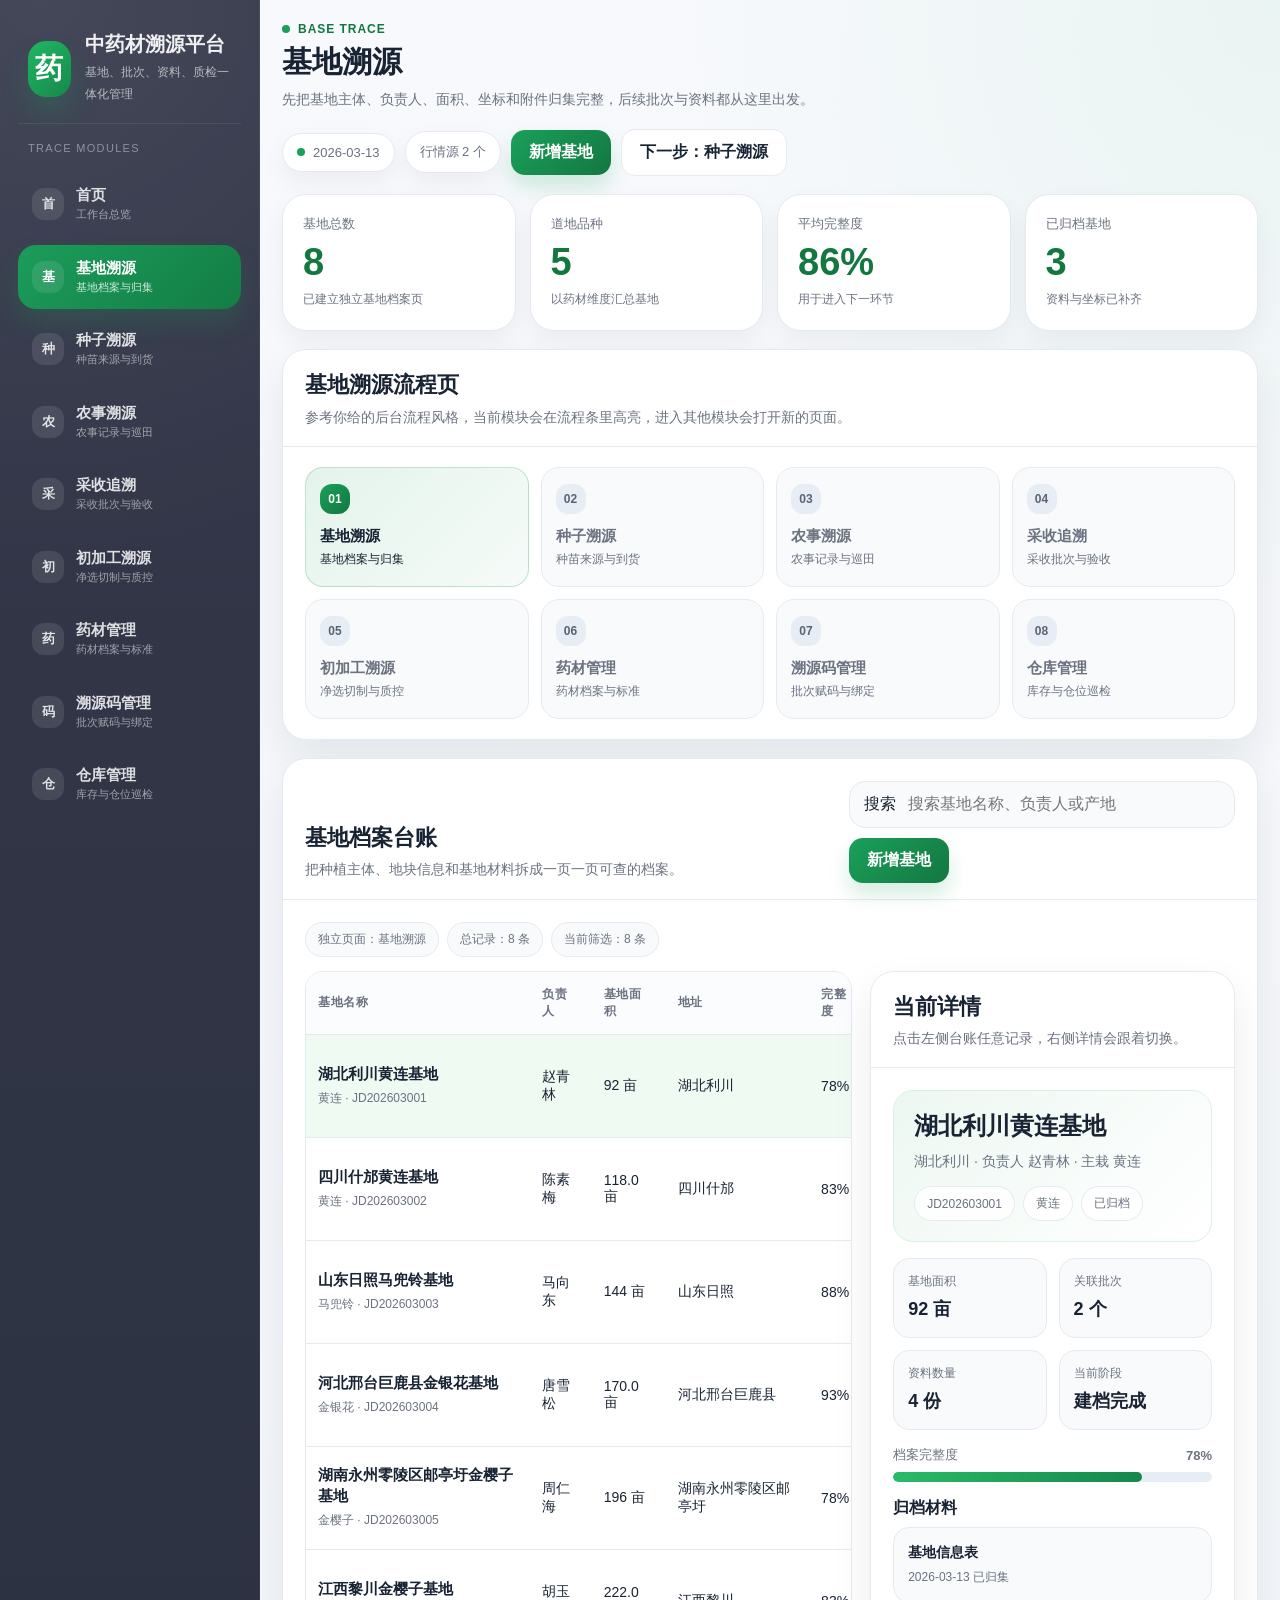
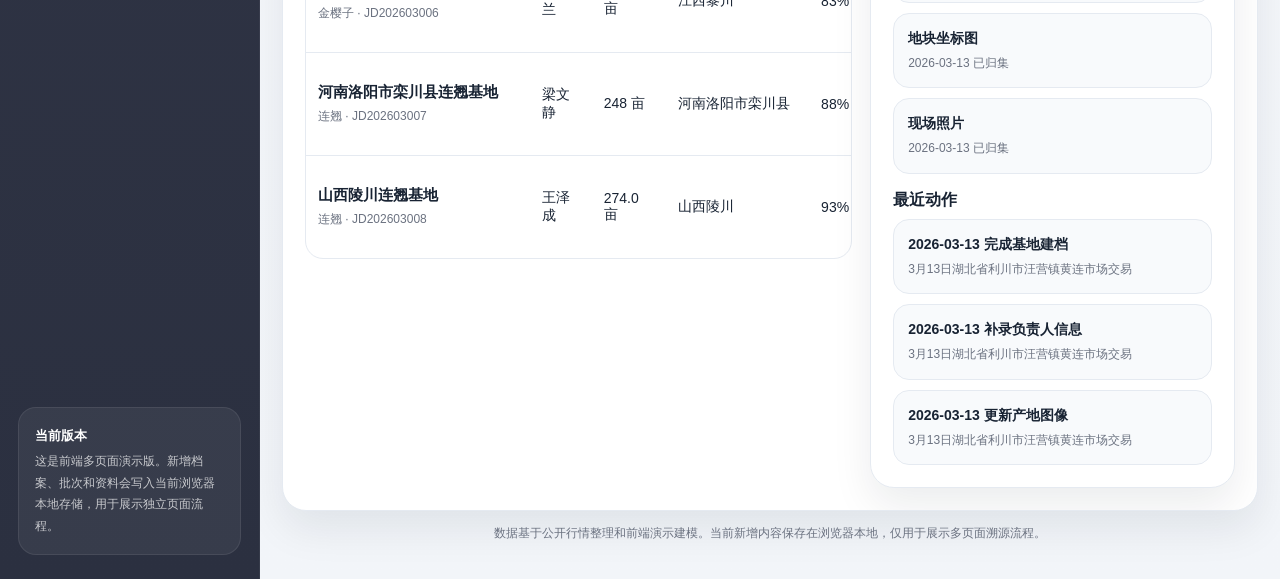
==== public/base-trace.html @ 45e4c47f "Rebuild traceability console as multi-page flow" ====
<!DOCTYPE html>
<html lang="zh-CN">
<head>
  <meta charset="UTF-8">
  <meta name="viewport" content="width=device-width, initial-scale=1.0">
  <meta name="theme-color" content="#1aa05a">
  <link rel="icon" href="data:image/svg+xml,%3Csvg xmlns='http://www.w3.org/2000/svg' viewBox='0 0 64 64'%3E%3Crect width='64' height='64' rx='16' fill='%231aa05a'/%3E%3Ctext x='32' y='42' font-size='34' text-anchor='middle' fill='white' font-family='Arial'%3E%E8%8D%AF%3C/text%3E%3C/svg%3E">
  <title>中药材溯源平台 - 基地溯源</title>
  <link rel="stylesheet" href="assets/trace-admin.css">
</head>
<body data-page="base-trace">
  <div id="app"></div>
  <script src="assets/trace-admin.js" defer></script>
</body>
</html>
---- public/assets/trace-admin.css ----
:root {
  --bg: #f3f6fa;
  --bg-soft: #edf2f7;
  --panel: #ffffff;
  --panel-soft: #f8fafc;
  --sidebar: #34384a;
  --sidebar-deep: #2b3040;
  --line: #e5eaf1;
  --text: #182333;
  --muted: #6b7280;
  --accent: #1aa05a;
  --accent-deep: #137740;
  --accent-soft: #e8f8ef;
  --info: #3b82f6;
  --info-soft: #eaf2ff;
  --warn: #f59e0b;
  --warn-soft: #fff4da;
  --danger: #ef4444;
  --danger-soft: #fee9e9;
  --radius-xl: 24px;
  --radius-lg: 18px;
  --radius-md: 14px;
  --radius-sm: 10px;
  --shadow: 0 18px 40px rgba(15, 23, 42, 0.08);
  --shadow-soft: 0 10px 24px rgba(15, 23, 42, 0.05);
  --font-body: "PingFang SC", "Hiragino Sans GB", "Microsoft YaHei", sans-serif;
}

* {
  box-sizing: border-box;
}

html {
  scroll-behavior: smooth;
}

body {
  margin: 0;
  min-height: 100vh;
  background:
    radial-gradient(circle at top right, rgba(26, 160, 90, 0.06), transparent 24%),
    linear-gradient(180deg, #f7f9fc 0%, #f2f5f9 100%);
  color: var(--text);
  font-family: var(--font-body);
}

a {
  color: inherit;
  text-decoration: none;
}

button,
input,
select,
textarea {
  font: inherit;
}

.app-shell {
  min-height: 100vh;
  display: grid;
  grid-template-columns: 260px minmax(0, 1fr);
}

.sidebar {
  position: sticky;
  top: 0;
  min-height: 100vh;
  padding: 24px 18px;
  background:
    radial-gradient(circle at 16% 0%, rgba(255, 255, 255, 0.08), transparent 26%),
    linear-gradient(180deg, var(--sidebar) 0%, var(--sidebar-deep) 100%);
  color: rgba(255, 255, 255, 0.92);
  display: flex;
  flex-direction: column;
  gap: 18px;
  border-right: 1px solid rgba(255, 255, 255, 0.05);
}

.brand {
  display: flex;
  align-items: center;
  gap: 14px;
  padding: 8px 10px 18px;
  border-bottom: 1px solid rgba(255, 255, 255, 0.08);
}

.brand-mark {
  width: 56px;
  height: 56px;
  border-radius: 18px;
  display: grid;
  place-items: center;
  background: linear-gradient(135deg, #21b764, #16884a);
  color: #fff;
  font-size: 28px;
  font-weight: 700;
  box-shadow: 0 16px 26px rgba(26, 160, 90, 0.24);
}

.brand-copy h1 {
  margin: 0;
  font-size: 20px;
  line-height: 1.2;
  font-weight: 700;
}

.brand-copy p {
  margin: 6px 0 0;
  color: rgba(255, 255, 255, 0.64);
  font-size: 12px;
  line-height: 1.8;
}

.nav-caption {
  padding: 0 10px;
  color: rgba(255, 255, 255, 0.42);
  font-size: 11px;
  letter-spacing: 0.12em;
  text-transform: uppercase;
}

.nav-group {
  display: grid;
  gap: 8px;
}

.nav-item {
  display: flex;
  align-items: center;
  gap: 12px;
  padding: 14px 14px;
  border-radius: 18px;
  color: rgba(255, 255, 255, 0.84);
  transition: transform 0.2s ease, background 0.2s ease, box-shadow 0.2s ease;
}

.nav-item:hover {
  transform: translateX(2px);
  background: rgba(255, 255, 255, 0.08);
}

.nav-item.is-active {
  background: linear-gradient(135deg, rgba(26, 160, 90, 0.96), rgba(18, 128, 68, 0.96));
  box-shadow: 0 14px 24px rgba(26, 160, 90, 0.2);
  color: #fff;
}

.nav-icon {
  width: 32px;
  height: 32px;
  flex: 0 0 32px;
  display: grid;
  place-items: center;
  border-radius: 12px;
  background: rgba(255, 255, 255, 0.1);
  font-size: 13px;
  font-weight: 700;
}

.nav-text {
  display: grid;
  gap: 2px;
}

.nav-text strong {
  font-size: 15px;
  line-height: 1.2;
}

.nav-text span {
  color: rgba(255, 255, 255, 0.54);
  font-size: 11px;
  line-height: 1.5;
}

.nav-item.is-active .nav-text span {
  color: rgba(255, 255, 255, 0.8);
}

.sidebar-foot {
  margin-top: auto;
  padding: 16px;
  border-radius: 18px;
  background: rgba(255, 255, 255, 0.06);
  border: 1px solid rgba(255, 255, 255, 0.08);
  color: rgba(255, 255, 255, 0.72);
  font-size: 12px;
  line-height: 1.8;
}

.sidebar-foot strong {
  display: block;
  margin-bottom: 4px;
  color: #fff;
  font-size: 13px;
}

.main {
  padding: 22px;
}

.topbar {
  display: flex;
  justify-content: space-between;
  gap: 16px;
  align-items: flex-start;
  flex-wrap: wrap;
  margin-bottom: 18px;
}

.headline {
  display: grid;
  gap: 8px;
}

.headline-kicker {
  display: inline-flex;
  align-items: center;
  gap: 8px;
  color: var(--accent-deep);
  font-size: 12px;
  font-weight: 700;
  letter-spacing: 0.08em;
  text-transform: uppercase;
}

.headline-kicker::before {
  content: "";
  width: 8px;
  height: 8px;
  border-radius: 50%;
  background: var(--accent);
}

.headline h2 {
  margin: 0;
  font-size: 30px;
  line-height: 1.18;
  font-weight: 700;
}

.headline p {
  margin: 0;
  color: var(--muted);
  font-size: 14px;
  line-height: 1.8;
  max-width: 760px;
}

.topbar-side {
  display: flex;
  gap: 10px;
  flex-wrap: wrap;
  align-items: center;
  justify-content: flex-end;
}

.top-chip {
  display: inline-flex;
  align-items: center;
  gap: 8px;
  padding: 11px 14px;
  border-radius: 999px;
  background: var(--panel);
  border: 1px solid var(--line);
  box-shadow: var(--shadow-soft);
  color: var(--muted);
  font-size: 13px;
}

.chip-pulse {
  width: 8px;
  height: 8px;
  border-radius: 50%;
  background: var(--accent);
  box-shadow: 0 0 0 0 rgba(26, 160, 90, 0.3);
  animation: pulse 2s infinite;
}

@keyframes pulse {
  0% {
    box-shadow: 0 0 0 0 rgba(26, 160, 90, 0.28);
  }

  70% {
    box-shadow: 0 0 0 12px rgba(26, 160, 90, 0);
  }

  100% {
    box-shadow: 0 0 0 0 rgba(26, 160, 90, 0);
  }
}

.page-stack {
  display: grid;
  gap: 18px;
}

.summary-grid {
  display: grid;
  grid-template-columns: repeat(4, minmax(0, 1fr));
  gap: 14px;
}

.summary-card {
  padding: 20px;
  border-radius: var(--radius-xl);
  background: var(--panel);
  border: 1px solid var(--line);
  box-shadow: var(--shadow-soft);
}

.summary-card .label {
  color: var(--muted);
  font-size: 13px;
}

.summary-card .value {
  margin-top: 10px;
  color: var(--accent-deep);
  font-size: 38px;
  line-height: 1;
  font-weight: 700;
}

.summary-card .note {
  margin-top: 8px;
  color: var(--muted);
  font-size: 12px;
  line-height: 1.8;
}

.workflow-panel,
.panel {
  background: var(--panel);
  border: 1px solid var(--line);
  border-radius: var(--radius-xl);
  box-shadow: var(--shadow);
  overflow: hidden;
}

.panel-header {
  display: flex;
  justify-content: space-between;
  gap: 16px;
  align-items: flex-end;
  flex-wrap: wrap;
  padding: 22px 22px 16px;
  border-bottom: 1px solid var(--line);
}

.panel-title {
  display: grid;
  gap: 6px;
}

.panel-title h3 {
  margin: 0;
  font-size: 22px;
  line-height: 1.2;
}

.panel-title p {
  margin: 0;
  color: var(--muted);
  font-size: 14px;
  line-height: 1.8;
}

.panel-body {
  padding: 22px;
}

.workflow-body {
  padding: 20px 22px;
}

.workflow-grid {
  display: grid;
  grid-template-columns: repeat(4, minmax(0, 1fr));
  gap: 12px;
}

.workflow-step {
  position: relative;
  padding: 16px 14px;
  border-radius: 18px;
  background: var(--panel-soft);
  border: 1px solid var(--line);
  color: var(--muted);
  transition: transform 0.2s ease, border-color 0.2s ease, background 0.2s ease;
}

.workflow-step:hover {
  transform: translateY(-1px);
  border-color: #d5deea;
}

.workflow-step.is-active {
  background: linear-gradient(135deg, rgba(26, 160, 90, 0.12), rgba(26, 160, 90, 0.04));
  border-color: rgba(26, 160, 90, 0.24);
  color: var(--text);
}

.workflow-step.is-active .workflow-index {
  background: linear-gradient(135deg, var(--accent), var(--accent-deep));
  color: #fff;
}

.workflow-index {
  width: 30px;
  height: 30px;
  border-radius: 12px;
  display: grid;
  place-items: center;
  background: #e7edf5;
  color: #5b6472;
  font-size: 12px;
  font-weight: 700;
}

.workflow-step h4 {
  margin: 12px 0 4px;
  font-size: 15px;
  line-height: 1.3;
}

.workflow-step p {
  margin: 0;
  font-size: 12px;
  line-height: 1.7;
}

.panel-layout {
  display: grid;
  grid-template-columns: minmax(0, 1.2fr) minmax(320px, 0.8fr);
  gap: 18px;
  align-items: start;
}

.panel-actions {
  display: flex;
  gap: 10px;
  align-items: center;
  flex-wrap: wrap;
}

.searchbar {
  display: flex;
  align-items: center;
  gap: 10px;
  min-width: min(420px, 100%);
  padding: 12px 14px;
  border-radius: 16px;
  border: 1px solid var(--line);
  background: var(--panel-soft);
}

.searchbar input {
  flex: 1;
  min-width: 0;
  border: 0;
  background: transparent;
  color: var(--text);
  outline: none;
}

.button {
  border: 0;
  border-radius: 14px;
  padding: 12px 18px;
  cursor: pointer;
  font-weight: 700;
  transition: transform 0.2s ease, box-shadow 0.2s ease;
}

.button:hover {
  transform: translateY(-1px);
}

.button.primary {
  background: linear-gradient(135deg, var(--accent), var(--accent-deep));
  color: #fff;
  box-shadow: 0 12px 20px rgba(26, 160, 90, 0.18);
}

.button.secondary {
  background: #fff;
  color: var(--text);
  border: 1px solid var(--line);
}

.button.ghost {
  background: var(--panel-soft);
  color: var(--muted);
  border: 1px solid var(--line);
}

.meta-row {
  display: flex;
  flex-wrap: wrap;
  gap: 8px;
  margin-bottom: 14px;
}

.meta-pill {
  padding: 8px 12px;
  border-radius: 999px;
  background: var(--panel-soft);
  border: 1px solid var(--line);
  color: var(--muted);
  font-size: 12px;
}

.table-wrap {
  overflow-x: auto;
  border: 1px solid var(--line);
  border-radius: 18px;
}

table {
  width: 100%;
  min-width: 860px;
  border-collapse: collapse;
}

th,
td {
  padding: 14px 12px;
  border-bottom: 1px solid var(--line);
  text-align: left;
  vertical-align: middle;
  font-size: 14px;
}

th {
  background: #fbfcfd;
  color: var(--muted);
  font-size: 12px;
  letter-spacing: 0.06em;
  text-transform: uppercase;
}

tbody tr {
  cursor: pointer;
  transition: background 0.2s ease;
}

tbody tr:hover {
  background: #f8fcfa;
}

tbody tr.is-active {
  background: #effaf3;
}

tbody tr:last-child td {
  border-bottom: 0;
}

.table-title {
  display: block;
  font-size: 15px;
  line-height: 1.4;
  font-weight: 700;
}

.table-sub {
  display: block;
  margin-top: 4px;
  color: var(--muted);
  font-size: 12px;
  line-height: 1.7;
}

.status {
  display: inline-flex;
  align-items: center;
  gap: 6px;
  padding: 6px 10px;
  border-radius: 999px;
  font-size: 12px;
  font-weight: 700;
  white-space: nowrap;
}

.status::before {
  content: "";
  width: 6px;
  height: 6px;
  border-radius: 50%;
  background: currentColor;
}

.status.good {
  background: var(--accent-soft);
  color: var(--accent-deep);
}

.status.pending {
  background: #eff3f7;
  color: #5f6673;
}

.status.warn {
  background: var(--warn-soft);
  color: #b45309;
}

.status.info {
  background: var(--info-soft);
  color: #1d4ed8;
}

.status.danger {
  background: var(--danger-soft);
  color: #b91c1c;
}

.row-actions {
  display: flex;
  gap: 8px;
  flex-wrap: wrap;
}

.row-action {
  display: inline-flex;
  align-items: center;
  justify-content: center;
  min-width: 58px;
  padding: 7px 10px;
  border-radius: 10px;
  font-size: 12px;
  font-weight: 700;
}

.row-action.primary {
  background: var(--info-soft);
  color: #2563eb;
}

.row-action.ghost {
  background: var(--panel-soft);
  color: var(--muted);
  border: 1px solid var(--line);
}

.row-action.danger {
  background: var(--danger-soft);
  color: #dc2626;
}

.detail-panel {
  position: sticky;
  top: 20px;
}

.detail-hero {
  padding: 20px;
  border-radius: 20px;
  background:
    linear-gradient(135deg, rgba(26, 160, 90, 0.08), rgba(255, 255, 255, 1)),
    #fff;
  border: 1px solid #d8f2e3;
  margin-bottom: 16px;
}

.detail-hero h4 {
  margin: 0;
  font-size: 24px;
  line-height: 1.25;
}

.detail-hero p {
  margin: 8px 0 0;
  color: var(--muted);
  font-size: 14px;
  line-height: 1.8;
}

.badge-row {
  display: flex;
  flex-wrap: wrap;
  gap: 8px;
  margin-top: 12px;
}

.badge {
  display: inline-flex;
  align-items: center;
  gap: 8px;
  padding: 8px 12px;
  border-radius: 999px;
  border: 1px solid var(--line);
  background: rgba(255, 255, 255, 0.88);
  color: var(--muted);
  font-size: 12px;
}

.metric-grid {
  display: grid;
  grid-template-columns: repeat(2, minmax(0, 1fr));
  gap: 12px;
  margin-bottom: 16px;
}

.metric-box {
  padding: 14px;
  border-radius: 16px;
  background: var(--panel-soft);
  border: 1px solid var(--line);
}

.metric-box .label {
  color: var(--muted);
  font-size: 12px;
}

.metric-box .value {
  margin-top: 6px;
  font-size: 18px;
  line-height: 1.5;
  font-weight: 700;
}

.progress {
  margin-bottom: 16px;
}

.progress-head {
  display: flex;
  justify-content: space-between;
  gap: 12px;
  align-items: center;
  color: var(--muted);
  font-size: 13px;
}

.progress-bar {
  height: 10px;
  margin-top: 8px;
  border-radius: 999px;
  background: #e7edf4;
  overflow: hidden;
}

.progress-fill {
  height: 100%;
  border-radius: 999px;
  background: linear-gradient(90deg, #29bb68, #16874a);
}

.subsection {
  margin-bottom: 16px;
}

.subsection:last-child {
  margin-bottom: 0;
}

.subsection h5 {
  margin: 0 0 10px;
  font-size: 16px;
  line-height: 1.2;
}

.list-grid {
  display: grid;
  gap: 10px;
}

.list-item {
  padding: 14px;
  border-radius: 16px;
  background: var(--panel-soft);
  border: 1px solid var(--line);
}

.list-item strong {
  display: block;
  font-size: 14px;
  line-height: 1.5;
}

.list-item span {
  display: block;
  margin-top: 4px;
  color: var(--muted);
  font-size: 12px;
  line-height: 1.7;
}

.home-grid {
  display: grid;
  grid-template-columns: minmax(0, 1.2fr) minmax(320px, 0.8fr);
  gap: 18px;
}

.module-card-grid {
  display: grid;
  grid-template-columns: repeat(2, minmax(0, 1fr));
  gap: 14px;
}

.module-card {
  padding: 18px;
  border-radius: 18px;
  background: var(--panel-soft);
  border: 1px solid var(--line);
  transition: transform 0.2s ease, box-shadow 0.2s ease, border-color 0.2s ease;
}

.module-card:hover {
  transform: translateY(-2px);
  box-shadow: var(--shadow-soft);
  border-color: #d5deea;
}

.module-card-head {
  display: flex;
  justify-content: space-between;
  gap: 12px;
  align-items: center;
}

.module-card-head strong {
  font-size: 18px;
  line-height: 1.3;
}

.module-card-count {
  padding: 7px 10px;
  border-radius: 999px;
  background: #fff;
  border: 1px solid var(--line);
  color: var(--accent-deep);
  font-size: 12px;
  font-weight: 700;
  white-space: nowrap;
}

.module-card p {
  margin: 10px 0 0;
  color: var(--muted);
  font-size: 13px;
  line-height: 1.8;
}

.module-card-foot {
  display: flex;
  justify-content: space-between;
  gap: 10px;
  align-items: center;
  margin-top: 14px;
  color: var(--muted);
  font-size: 12px;
}

.empty {
  padding: 18px;
  border-radius: 16px;
  border: 1px dashed #ced7e3;
  background: var(--panel-soft);
  color: var(--muted);
  font-size: 13px;
  line-height: 1.9;
  text-align: center;
}

.dialog::backdrop {
  background: rgba(15, 23, 42, 0.42);
}

.dialog {
  width: min(720px, calc(100% - 24px));
  padding: 0;
  border: 0;
  border-radius: 24px;
  background: #fff;
  box-shadow: 0 24px 60px rgba(15, 23, 42, 0.22);
  overflow: hidden;
}

.dialog-header {
  display: flex;
  justify-content: space-between;
  gap: 16px;
  align-items: flex-start;
  padding: 22px 22px 16px;
  border-bottom: 1px solid var(--line);
}

.dialog-title h4 {
  margin: 0;
  font-size: 22px;
  line-height: 1.2;
}

.dialog-title p {
  margin: 6px 0 0;
  color: var(--muted);
  font-size: 13px;
  line-height: 1.8;
}

.dialog-close {
  width: 40px;
  height: 40px;
  border: 1px solid var(--line);
  border-radius: 12px;
  background: #fff;
  color: var(--muted);
  cursor: pointer;
}

.dialog-body {
  padding: 22px;
}

.form-grid {
  display: grid;
  grid-template-columns: repeat(2, minmax(0, 1fr));
  gap: 14px;
}

.field {
  display: grid;
  gap: 8px;
}

.field.is-full {
  grid-column: 1 / -1;
}

.field label {
  color: var(--muted);
  font-size: 13px;
  font-weight: 600;
}

.field input,
.field select,
.field textarea {
  width: 100%;
  padding: 12px 14px;
  border-radius: 14px;
  border: 1px solid #d9e0ea;
  background: #fff;
  color: var(--text);
  outline: none;
  transition: border-color 0.2s ease, box-shadow 0.2s ease;
}

.field textarea {
  min-height: 92px;
  resize: vertical;
}

.field input:focus,
.field select:focus,
.field textarea:focus {
  border-color: rgba(26, 160, 90, 0.42);
  box-shadow: 0 0 0 4px rgba(26, 160, 90, 0.08);
}

.form-foot {
  display: flex;
  justify-content: space-between;
  gap: 12px;
  align-items: center;
  flex-wrap: wrap;
  margin-top: 16px;
}

.helper {
  color: var(--muted);
  font-size: 12px;
  line-height: 1.8;
}

.footer {
  color: var(--muted);
  font-size: 12px;
  line-height: 1.8;
  text-align: center;
}

@media (max-width: 1240px) {
  .summary-grid {
    grid-template-columns: repeat(2, minmax(0, 1fr));
  }

  .workflow-grid {
    grid-template-columns: repeat(2, minmax(0, 1fr));
  }

  .panel-layout,
  .home-grid {
    grid-template-columns: 1fr;
  }

  .detail-panel {
    position: static;
  }
}

@media (max-width: 980px) {
  .module-card-grid,
  .form-grid,
  .metric-grid {
    grid-template-columns: 1fr;
  }
}

@media (max-width: 820px) {
  .app-shell {
    grid-template-columns: 1fr;
  }

  .sidebar {
    position: static;
    min-height: auto;
  }

  .nav-group {
    grid-template-columns: 1fr;
  }

  .main {
    padding: 14px;
  }

  .summary-grid,
  .workflow-grid,
  .module-card-grid {
    grid-template-columns: 1fr;
  }

  .panel-header,
  .panel-body,
  .workflow-body,
  .dialog-body,
  .dialog-header {
    padding: 18px;
  }

  .searchbar {
    min-width: 100%;
  }

  .table-wrap table {
    min-width: 0;
  }

  .table-wrap thead {
    display: none;
  }

  .table-wrap tbody,
  .table-wrap tr,
  .table-wrap td {
    display: block;
    width: 100%;
  }

  .table-wrap tbody tr {
    margin-bottom: 12px;
    padding: 14px 14px 6px;
    border-radius: 16px;
    border: 1px solid var(--line);
    background: #fff;
  }

  .table-wrap td {
    display: flex;
    justify-content: space-between;
    gap: 12px;
    padding: 8px 0;
    border-bottom: 1px dashed var(--line);
    text-align: right;
  }

  .table-wrap td:last-child {
    border-bottom: 0;
  }

  .table-wrap td::before {
    content: attr(data-label);
    color: var(--muted);
    font-size: 12px;
    font-weight: 600;
    text-align: left;
    flex: 0 0 88px;
  }

  .table-title,
  .table-sub {
    text-align: right;
  }
}

@media (prefers-reduced-motion: reduce) {
  html {
    scroll-behavior: auto;
  }

  *,
  *::before,
  *::after {
    transition: none !important;
    animation: none !important;
  }
}
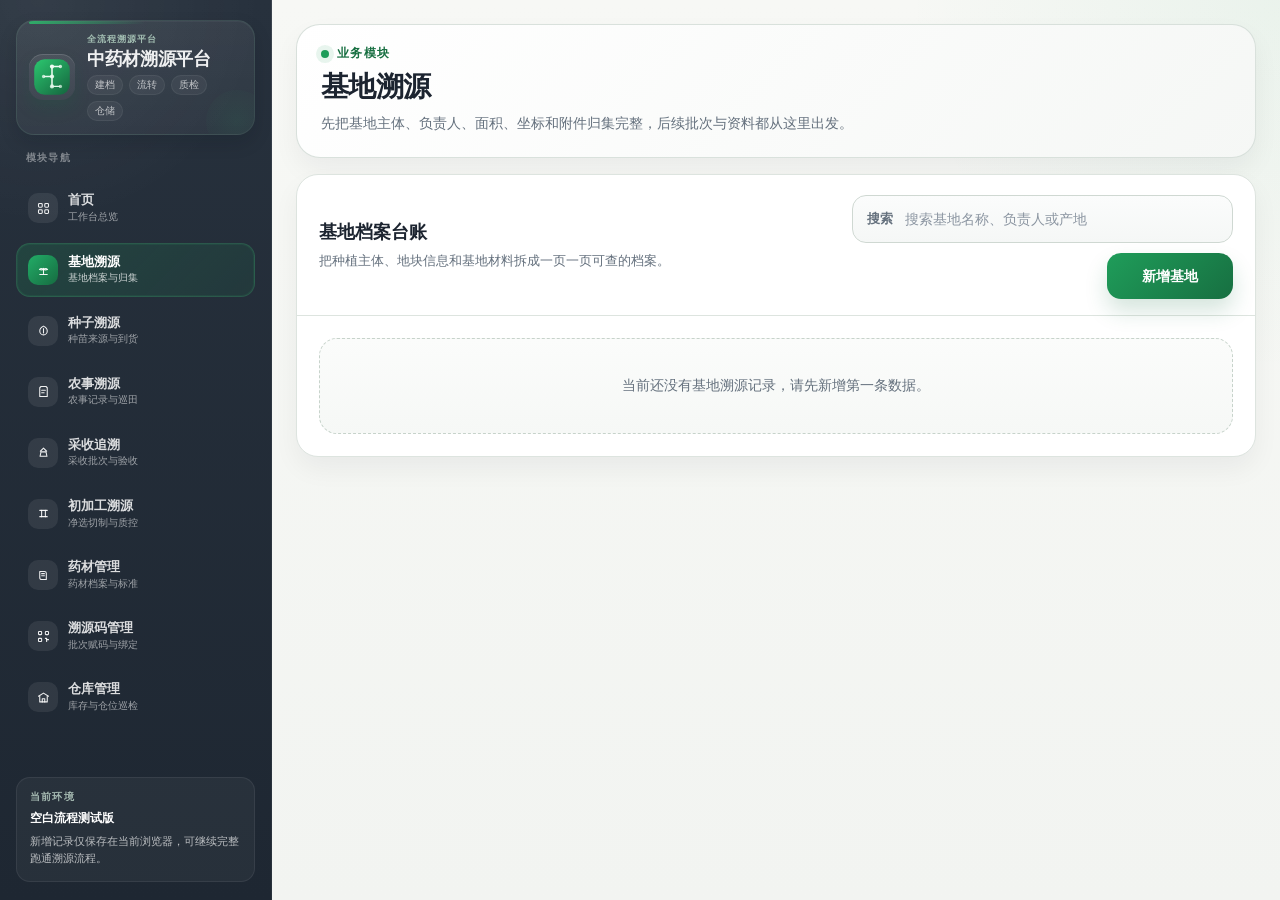
==== commit 3129aa0a: "Integrate tianditu map into base trace" ====
--- a/public/base-trace.html
+++ b/public/base-trace.html
@@ -10,6 +10,7 @@
 </head>
 <body data-page="base-trace">
   <div id="app"></div>
+  <script src="assets/trace-map-config.js" defer></script>
   <script src="assets/trace-admin.js" defer></script>
 </body>
 </html>
--- a/public/assets/trace-admin.css
+++ b/public/assets/trace-admin.css
@@ -1,29 +1,28 @@
 :root {
-  --bg: #f3f6fa;
-  --bg-soft: #edf2f7;
+  --bg: #f4f6f3;
+  --bg-soft: #eef2ed;
   --panel: #ffffff;
-  --panel-soft: #f8fafc;
-  --sidebar: #34384a;
-  --sidebar-deep: #2b3040;
-  --line: #e5eaf1;
-  --text: #182333;
-  --muted: #6b7280;
-  --accent: #1aa05a;
-  --accent-deep: #137740;
-  --accent-soft: #e8f8ef;
-  --info: #3b82f6;
-  --info-soft: #eaf2ff;
-  --warn: #f59e0b;
-  --warn-soft: #fff4da;
-  --danger: #ef4444;
+  --panel-soft: #f7f9f7;
+  --panel-muted: #f2f5f3;
+  --sidebar: #27313d;
+  --sidebar-deep: #1e2732;
+  --line: #dde4df;
+  --line-strong: #cfd8d2;
+  --text: #1c2430;
+  --muted: #64707d;
+  --accent: #1f9d5a;
+  --accent-deep: #176f41;
+  --accent-soft: #e7f5ec;
+  --info-soft: #e9f1ff;
+  --warn-soft: #fff3dc;
   --danger-soft: #fee9e9;
   --radius-xl: 24px;
   --radius-lg: 18px;
   --radius-md: 14px;
   --radius-sm: 10px;
-  --shadow: 0 18px 40px rgba(15, 23, 42, 0.08);
-  --shadow-soft: 0 10px 24px rgba(15, 23, 42, 0.05);
-  --font-body: "PingFang SC", "Hiragino Sans GB", "Microsoft YaHei", sans-serif;
+  --shadow: 0 18px 42px rgba(18, 26, 35, 0.08);
+  --shadow-soft: 0 12px 26px rgba(18, 26, 35, 0.05);
+  --font-body: "Source Han Sans SC", "PingFang SC", "Hiragino Sans GB", "Microsoft YaHei", sans-serif;
 }
 
 * {
@@ -38,8 +37,8 @@
   margin: 0;
   min-height: 100vh;
   background:
-    radial-gradient(circle at top right, rgba(26, 160, 90, 0.06), transparent 24%),
-    linear-gradient(180deg, #f7f9fc 0%, #f2f5f9 100%);
+    radial-gradient(circle at top right, rgba(31, 157, 90, 0.06), transparent 24%),
+    linear-gradient(180deg, #f7f8f5 0%, #f2f4f1 100%);
   color: var(--text);
   font-family: var(--font-body);
 }
@@ -59,294 +58,533 @@
 .app-shell {
   min-height: 100vh;
   display: grid;
-  grid-template-columns: 260px minmax(0, 1fr);
+  grid-template-columns: 272px minmax(0, 1fr);
 }
 
 .sidebar {
   position: sticky;
   top: 0;
   min-height: 100vh;
-  padding: 24px 18px;
+  padding: 20px 16px 18px;
   background:
-    radial-gradient(circle at 16% 0%, rgba(255, 255, 255, 0.08), transparent 26%),
+    radial-gradient(circle at 14% 0%, rgba(255, 255, 255, 0.06), transparent 24%),
     linear-gradient(180deg, var(--sidebar) 0%, var(--sidebar-deep) 100%);
   color: rgba(255, 255, 255, 0.92);
   display: flex;
   flex-direction: column;
-  gap: 18px;
+  gap: 14px;
   border-right: 1px solid rgba(255, 255, 255, 0.05);
 }
 
 .brand {
-  display: flex;
-  align-items: center;
-  gap: 14px;
-  padding: 8px 10px 18px;
-  border-bottom: 1px solid rgba(255, 255, 255, 0.08);
+  position: relative;
+  display: grid;
+  grid-template-columns: 46px minmax(0, 1fr);
+  gap: 12px;
+  align-items: center;
+  padding: 12px 12px 13px;
+  border-radius: 18px;
+  background:
+    linear-gradient(180deg, rgba(255, 255, 255, 0.05), rgba(255, 255, 255, 0.025)),
+    rgba(255, 255, 255, 0.02);
+  border: 1px solid rgba(132, 207, 165, 0.12);
+  box-shadow:
+    inset 0 1px 0 rgba(255, 255, 255, 0.04),
+    0 8px 18px rgba(10, 15, 22, 0.14);
+  overflow: hidden;
+}
+
+.brand::before {
+  content: "";
+  position: absolute;
+  inset: 0 auto auto 12px;
+  width: 116px;
+  height: 3px;
+  border-radius: 999px;
+  background: linear-gradient(90deg, rgba(43, 197, 110, 0.8), rgba(43, 197, 110, 0));
+}
+
+.brand::after {
+  content: "";
+  position: absolute;
+  inset: auto -14px -18px auto;
+  width: 62px;
+  height: 62px;
+  border-radius: 50%;
+  background: radial-gradient(circle, rgba(43, 197, 110, 0.08), rgba(43, 197, 110, 0));
+  pointer-events: none;
 }
 
 .brand-mark {
-  width: 56px;
-  height: 56px;
-  border-radius: 18px;
+  width: 46px;
+  height: 46px;
   display: grid;
   place-items: center;
-  background: linear-gradient(135deg, #21b764, #16884a);
-  color: #fff;
-  font-size: 28px;
+  border-radius: 14px;
+  background: linear-gradient(180deg, rgba(255, 255, 255, 0.08), rgba(255, 255, 255, 0.04));
+  box-shadow:
+    0 8px 16px rgba(19, 103, 60, 0.18),
+    inset 0 1px 0 rgba(255, 255, 255, 0.14);
+}
+
+.brand-mark-svg {
+  width: 100%;
+  height: 100%;
+  display: block;
+}
+
+.brand-copy {
+  display: grid;
+  gap: 4px;
+}
+
+.brand-eyebrow {
+  display: inline-flex;
+  justify-self: start;
+  align-items: center;
+  color: rgba(191, 223, 205, 0.78);
+  font-size: 9px;
   font-weight: 700;
-  box-shadow: 0 16px 26px rgba(26, 160, 90, 0.24);
+  letter-spacing: 0.12em;
 }
 
 .brand-copy h1 {
   margin: 0;
-  font-size: 20px;
-  line-height: 1.2;
+  font-size: 18px;
+  line-height: 1.08;
+  letter-spacing: -0.02em;
   font-weight: 700;
 }
 
-.brand-copy p {
-  margin: 6px 0 0;
-  color: rgba(255, 255, 255, 0.64);
-  font-size: 12px;
-  line-height: 1.8;
+.brand-tags {
+  display: flex;
+  flex-wrap: wrap;
+  gap: 6px;
+  margin-top: 2px;
+}
+
+.brand-tags span {
+  display: inline-flex;
+  align-items: center;
+  min-height: 20px;
+  padding: 0 7px;
+  border-radius: 999px;
+  background: rgba(255, 255, 255, 0.05);
+  border: 1px solid rgba(255, 255, 255, 0.06);
+  color: rgba(255, 255, 255, 0.68);
+  font-size: 10px;
+  line-height: 1;
 }
 
 .nav-caption {
-  padding: 0 10px;
+  padding: 2px 10px 2px;
   color: rgba(255, 255, 255, 0.42);
-  font-size: 11px;
+  font-size: 10px;
+  font-weight: 600;
   letter-spacing: 0.12em;
-  text-transform: uppercase;
 }
 
 .nav-group {
   display: grid;
-  gap: 8px;
+  gap: 7px;
 }
 
 .nav-item {
   display: flex;
   align-items: center;
-  gap: 12px;
-  padding: 14px 14px;
-  border-radius: 18px;
+  gap: 10px;
+  padding: 10px 11px;
+  border-radius: 14px;
+  border: 1px solid transparent;
   color: rgba(255, 255, 255, 0.84);
-  transition: transform 0.2s ease, background 0.2s ease, box-shadow 0.2s ease;
+  transition: transform 0.2s ease, border-color 0.2s ease, background 0.2s ease, box-shadow 0.2s ease;
 }
 
 .nav-item:hover {
   transform: translateX(2px);
+  background: rgba(255, 255, 255, 0.06);
+  border-color: rgba(255, 255, 255, 0.06);
+}
+
+.nav-item.is-active {
+  background: linear-gradient(135deg, rgba(30, 156, 90, 0.2), rgba(30, 156, 90, 0.1));
+  border-color: rgba(74, 193, 124, 0.22);
+  box-shadow: inset 0 0 0 1px rgba(46, 177, 103, 0.1);
+  color: #fff;
+}
+
+.nav-icon {
+  width: 30px;
+  height: 30px;
+  flex: 0 0 30px;
+  display: grid;
+  place-items: center;
+  border-radius: 10px;
   background: rgba(255, 255, 255, 0.08);
-}
-
-.nav-item.is-active {
-  background: linear-gradient(135deg, rgba(26, 160, 90, 0.96), rgba(18, 128, 68, 0.96));
-  box-shadow: 0 14px 24px rgba(26, 160, 90, 0.2);
-  color: #fff;
-}
-
-.nav-icon {
-  width: 32px;
-  height: 32px;
-  flex: 0 0 32px;
-  display: grid;
-  place-items: center;
-  border-radius: 12px;
-  background: rgba(255, 255, 255, 0.1);
+  color: rgba(255, 255, 255, 0.92);
+}
+
+.nav-icon svg {
+  width: 15px;
+  height: 15px;
+  display: block;
+  stroke: currentColor;
+  stroke-width: 1.7;
+  stroke-linecap: round;
+  stroke-linejoin: round;
+}
+
+.nav-item.is-active .nav-icon {
+  background: linear-gradient(135deg, rgba(34, 184, 107, 0.9), rgba(21, 111, 65, 0.92));
+}
+
+.nav-text {
+  display: grid;
+  gap: 2px;
+}
+
+.nav-text strong {
   font-size: 13px;
-  font-weight: 700;
-}
-
-.nav-text {
-  display: grid;
-  gap: 2px;
-}
-
-.nav-text strong {
-  font-size: 15px;
   line-height: 1.2;
 }
 
 .nav-text span {
-  color: rgba(255, 255, 255, 0.54);
-  font-size: 11px;
-  line-height: 1.5;
+  color: rgba(255, 255, 255, 0.56);
+  font-size: 10px;
+  line-height: 1.45;
 }
 
 .nav-item.is-active .nav-text span {
-  color: rgba(255, 255, 255, 0.8);
+  color: rgba(255, 255, 255, 0.76);
 }
 
 .sidebar-foot {
   margin-top: auto;
-  padding: 16px;
-  border-radius: 18px;
-  background: rgba(255, 255, 255, 0.06);
-  border: 1px solid rgba(255, 255, 255, 0.08);
-  color: rgba(255, 255, 255, 0.72);
-  font-size: 12px;
-  line-height: 1.8;
+  padding: 12px 13px 13px;
+  border-radius: 14px;
+  background: rgba(255, 255, 255, 0.045);
+  border: 1px solid rgba(255, 255, 255, 0.07);
+}
+
+.sidebar-foot-label {
+  display: block;
+  margin-bottom: 6px;
+  color: rgba(214, 238, 223, 0.72);
+  font-size: 10px;
+  font-weight: 700;
+  letter-spacing: 0.12em;
 }
 
 .sidebar-foot strong {
   display: block;
-  margin-bottom: 4px;
   color: #fff;
-  font-size: 13px;
+  font-size: 12px;
+  line-height: 1.4;
+}
+
+.sidebar-foot p {
+  margin: 6px 0 0;
+  color: rgba(255, 255, 255, 0.68);
+  font-size: 11px;
+  line-height: 1.6;
 }
 
 .main {
-  padding: 22px;
-}
-
-.topbar {
-  display: flex;
-  justify-content: space-between;
+  padding: 24px;
+  display: grid;
+  gap: 18px;
+  align-content: start;
+}
+
+.home-main {
+  gap: 22px;
+}
+
+.module-main {
   gap: 16px;
-  align-items: flex-start;
-  flex-wrap: wrap;
-  margin-bottom: 18px;
-}
-
-.headline {
-  display: grid;
-  gap: 8px;
-}
-
-.headline-kicker {
+}
+
+.section-caption {
   display: inline-flex;
   align-items: center;
   gap: 8px;
   color: var(--accent-deep);
   font-size: 12px;
   font-weight: 700;
-  letter-spacing: 0.08em;
-  text-transform: uppercase;
-}
-
-.headline-kicker::before {
+  letter-spacing: 0.12em;
+}
+
+.section-caption::before {
   content: "";
   width: 8px;
   height: 8px;
   border-radius: 50%;
   background: var(--accent);
-}
-
-.headline h2 {
+  box-shadow: 0 0 0 5px rgba(31, 157, 90, 0.1);
+}
+
+.home-hero {
+  position: relative;
+  padding: 38px 38px 34px;
+  border-radius: 30px;
+  border: 1px solid rgba(214, 224, 217, 0.95);
+  background:
+    linear-gradient(135deg, rgba(255, 255, 255, 0.98), rgba(245, 248, 245, 0.98)),
+    #fff;
+  box-shadow: var(--shadow);
+  overflow: hidden;
+}
+
+.home-hero::before {
+  content: "";
+  position: absolute;
+  top: -110px;
+  right: -36px;
+  width: 320px;
+  height: 320px;
+  border-radius: 50%;
+  background: radial-gradient(circle, rgba(31, 157, 90, 0.15), rgba(31, 157, 90, 0));
+  pointer-events: none;
+}
+
+.home-hero::after {
+  content: "";
+  position: absolute;
+  inset: 0;
+  background-image: linear-gradient(rgba(28, 36, 48, 0.04) 1px, transparent 1px), linear-gradient(90deg, rgba(28, 36, 48, 0.04) 1px, transparent 1px);
+  background-size: 36px 36px;
+  mask-image: linear-gradient(135deg, rgba(0, 0, 0, 0.35), transparent 72%);
+  pointer-events: none;
+}
+
+.home-hero-copy {
+  position: relative;
+  z-index: 1;
+  max-width: 720px;
+}
+
+.home-hero h2 {
+  margin: 18px 0 0;
+  font-size: 44px;
+  line-height: 1.06;
+  letter-spacing: -0.03em;
+  font-weight: 700;
+}
+
+.home-hero p {
+  margin: 14px 0 0;
+  max-width: 620px;
+  color: var(--muted);
+  font-size: 16px;
+  line-height: 1.9;
+}
+
+.home-actions {
+  margin-top: 26px;
+}
+
+.home-flow {
+  display: flex;
+  flex-wrap: wrap;
+  gap: 10px;
+  margin-top: 28px;
+}
+
+.home-flow-pill {
+  display: inline-flex;
+  align-items: center;
+  min-height: 36px;
+  padding: 0 14px;
+  border-radius: 999px;
+  background: rgba(247, 250, 248, 0.9);
+  border: 1px solid var(--line);
+  color: #3b4957;
+  font-size: 13px;
+  font-weight: 600;
+}
+
+.home-section {
+  display: grid;
+  gap: 18px;
+}
+
+.home-section-head {
+  display: flex;
+  justify-content: space-between;
+  gap: 20px;
+  align-items: end;
+}
+
+.home-section-head .panel-title {
+  gap: 8px;
+}
+
+.home-section-head h3 {
   margin: 0;
-  font-size: 30px;
-  line-height: 1.18;
+  font-size: 24px;
+  line-height: 1.2;
+}
+
+.home-section-head p {
+  margin: 0;
+  max-width: 420px;
+  color: var(--muted);
+  font-size: 13px;
+  line-height: 1.8;
+}
+
+.entry-grid {
+  display: grid;
+  grid-template-columns: repeat(2, minmax(0, 1fr));
+  gap: 16px;
+}
+
+.entry-card {
+  position: relative;
+  min-height: 188px;
+  display: grid;
+  grid-template-rows: auto 1fr auto;
+  gap: 18px;
+  padding: 20px;
+  border-radius: 22px;
+  border: 1px solid var(--line);
+  background:
+    linear-gradient(180deg, rgba(255, 255, 255, 0.99), rgba(249, 251, 249, 0.98)),
+    #fff;
+  box-shadow: var(--shadow-soft);
+  overflow: hidden;
+  transition: transform 0.2s ease, border-color 0.2s ease, box-shadow 0.2s ease;
+}
+
+.entry-card::before {
+  content: "";
+  position: absolute;
+  inset: 0 auto auto 0;
+  width: 100%;
+  height: 4px;
+  background: linear-gradient(90deg, rgba(31, 157, 90, 0.62), rgba(31, 157, 90, 0));
+}
+
+.entry-card:hover {
+  transform: translateY(-3px);
+  border-color: #ccd7d0;
+  box-shadow: 0 18px 34px rgba(18, 26, 35, 0.08);
+}
+
+.entry-card-top,
+.entry-card-foot {
+  display: flex;
+  justify-content: space-between;
+  gap: 12px;
+  align-items: center;
+}
+
+.entry-card-index {
+  color: #5b6774;
+  font-size: 12px;
   font-weight: 700;
-}
-
-.headline p {
+  letter-spacing: 0.14em;
+}
+
+.entry-card-count {
+  display: inline-flex;
+  align-items: center;
+  min-height: 28px;
+  padding: 0 10px;
+  border-radius: 999px;
+  background: var(--panel-muted);
+  border: 1px solid var(--line);
+  color: var(--accent-deep);
+  font-size: 12px;
+  font-weight: 700;
+}
+
+.entry-card-body {
+  display: grid;
+  gap: 10px;
+}
+
+.entry-card-body strong {
+  font-size: 20px;
+  line-height: 1.25;
+}
+
+.entry-card-body p {
   margin: 0;
   color: var(--muted);
   font-size: 14px;
   line-height: 1.8;
+}
+
+.entry-card-foot {
+  color: var(--muted);
+  font-size: 12px;
+}
+
+.entry-card-link {
+  color: var(--text);
+  font-weight: 700;
+}
+
+.entry-card-link::after {
+  content: " >";
+  color: var(--accent-deep);
+}
+
+.page-header {
+  padding: 20px 24px;
+  border-radius: 24px;
+  border: 1px solid rgba(214, 223, 217, 0.92);
+  background:
+    linear-gradient(135deg, rgba(255, 255, 255, 0.98), rgba(245, 247, 245, 0.98)),
+    #fff;
+  box-shadow: var(--shadow-soft);
+}
+
+.page-header-main {
+  display: grid;
+  gap: 8px;
+}
+
+.page-header h2 {
+  margin: 0;
+  font-size: 28px;
+  line-height: 1.18;
+  letter-spacing: -0.02em;
+}
+
+.page-header p {
+  margin: 0;
   max-width: 760px;
-}
-
-.topbar-side {
-  display: flex;
-  gap: 10px;
-  flex-wrap: wrap;
-  align-items: center;
-  justify-content: flex-end;
-}
-
-.top-chip {
-  display: inline-flex;
-  align-items: center;
-  gap: 8px;
-  padding: 11px 14px;
-  border-radius: 999px;
+  color: var(--muted);
+  font-size: 14px;
+  line-height: 1.85;
+}
+
+.panel,
+.dialog {
   background: var(--panel);
   border: 1px solid var(--line);
+  border-radius: 22px;
   box-shadow: var(--shadow-soft);
-  color: var(--muted);
-  font-size: 13px;
-}
-
-.chip-pulse {
-  width: 8px;
-  height: 8px;
-  border-radius: 50%;
-  background: var(--accent);
-  box-shadow: 0 0 0 0 rgba(26, 160, 90, 0.3);
-  animation: pulse 2s infinite;
-}
-
-@keyframes pulse {
-  0% {
-    box-shadow: 0 0 0 0 rgba(26, 160, 90, 0.28);
-  }
-
-  70% {
-    box-shadow: 0 0 0 12px rgba(26, 160, 90, 0);
-  }
-
-  100% {
-    box-shadow: 0 0 0 0 rgba(26, 160, 90, 0);
-  }
-}
-
-.page-stack {
-  display: grid;
-  gap: 18px;
-}
-
-.summary-grid {
-  display: grid;
-  grid-template-columns: repeat(4, minmax(0, 1fr));
-  gap: 14px;
-}
-
-.summary-card {
-  padding: 20px;
-  border-radius: var(--radius-xl);
-  background: var(--panel);
-  border: 1px solid var(--line);
-  box-shadow: var(--shadow-soft);
-}
-
-.summary-card .label {
-  color: var(--muted);
-  font-size: 13px;
-}
-
-.summary-card .value {
-  margin-top: 10px;
-  color: var(--accent-deep);
-  font-size: 38px;
-  line-height: 1;
-  font-weight: 700;
-}
-
-.summary-card .note {
-  margin-top: 8px;
-  color: var(--muted);
-  font-size: 12px;
-  line-height: 1.8;
-}
-
-.workflow-panel,
+}
+
 .panel {
-  background: var(--panel);
-  border: 1px solid var(--line);
-  border-radius: var(--radius-xl);
-  box-shadow: var(--shadow);
   overflow: hidden;
+}
+
+.panel-subtle {
+  box-shadow: none;
+  background: linear-gradient(180deg, #fff, #fbfcfb);
 }
 
 .panel-header {
   display: flex;
   justify-content: space-between;
   gap: 16px;
-  align-items: flex-end;
+  align-items: center;
   flex-wrap: wrap;
-  padding: 22px 22px 16px;
+  padding: 20px 22px 16px;
   border-bottom: 1px solid var(--line);
 }
 
@@ -357,84 +595,24 @@
 
 .panel-title h3 {
   margin: 0;
-  font-size: 22px;
-  line-height: 1.2;
+  font-size: 18px;
+  line-height: 1.24;
 }
 
 .panel-title p {
   margin: 0;
   color: var(--muted);
-  font-size: 14px;
-  line-height: 1.8;
+  font-size: 13px;
+  line-height: 1.75;
 }
 
 .panel-body {
   padding: 22px;
 }
 
-.workflow-body {
-  padding: 20px 22px;
-}
-
-.workflow-grid {
-  display: grid;
-  grid-template-columns: repeat(4, minmax(0, 1fr));
-  gap: 12px;
-}
-
-.workflow-step {
-  position: relative;
-  padding: 16px 14px;
-  border-radius: 18px;
-  background: var(--panel-soft);
-  border: 1px solid var(--line);
-  color: var(--muted);
-  transition: transform 0.2s ease, border-color 0.2s ease, background 0.2s ease;
-}
-
-.workflow-step:hover {
-  transform: translateY(-1px);
-  border-color: #d5deea;
-}
-
-.workflow-step.is-active {
-  background: linear-gradient(135deg, rgba(26, 160, 90, 0.12), rgba(26, 160, 90, 0.04));
-  border-color: rgba(26, 160, 90, 0.24);
-  color: var(--text);
-}
-
-.workflow-step.is-active .workflow-index {
-  background: linear-gradient(135deg, var(--accent), var(--accent-deep));
-  color: #fff;
-}
-
-.workflow-index {
-  width: 30px;
-  height: 30px;
-  border-radius: 12px;
-  display: grid;
-  place-items: center;
-  background: #e7edf5;
-  color: #5b6472;
-  font-size: 12px;
-  font-weight: 700;
-}
-
-.workflow-step h4 {
-  margin: 12px 0 4px;
-  font-size: 15px;
-  line-height: 1.3;
-}
-
-.workflow-step p {
-  margin: 0;
-  font-size: 12px;
-  line-height: 1.7;
-}
-
 .panel-layout {
   display: grid;
-  grid-template-columns: minmax(0, 1.2fr) minmax(320px, 0.8fr);
+  grid-template-columns: minmax(0, 1.16fr) minmax(320px, 0.84fr);
   gap: 18px;
   align-items: start;
 }
@@ -444,17 +622,26 @@
   gap: 10px;
   align-items: center;
   flex-wrap: wrap;
+  justify-content: flex-end;
 }
 
 .searchbar {
   display: flex;
   align-items: center;
   gap: 10px;
-  min-width: min(420px, 100%);
-  padding: 12px 14px;
-  border-radius: 16px;
-  border: 1px solid var(--line);
-  background: var(--panel-soft);
+  min-width: min(460px, 100%);
+  min-height: 48px;
+  padding: 0 14px;
+  border-radius: 14px;
+  border: 1px solid var(--line-strong);
+  background: linear-gradient(180deg, #fbfcfc, #f5f7f6);
+}
+
+.searchbar span {
+  color: var(--muted);
+  font-size: 13px;
+  font-weight: 700;
+  white-space: nowrap;
 }
 
 .searchbar input {
@@ -464,15 +651,27 @@
   background: transparent;
   color: var(--text);
   outline: none;
+  font-size: 14px;
+}
+
+.searchbar input::placeholder {
+  color: #8b95a1;
 }
 
 .button {
   border: 0;
+  display: inline-flex;
+  align-items: center;
+  justify-content: center;
+  min-height: 46px;
+  padding: 0 18px;
   border-radius: 14px;
-  padding: 12px 18px;
   cursor: pointer;
   font-weight: 700;
-  transition: transform 0.2s ease, box-shadow 0.2s ease;
+  font-size: 14px;
+  line-height: 1;
+  white-space: nowrap;
+  transition: transform 0.2s ease, box-shadow 0.2s ease, background 0.2s ease, border-color 0.2s ease;
 }
 
 .button:hover {
@@ -482,7 +681,7 @@
 .button.primary {
   background: linear-gradient(135deg, var(--accent), var(--accent-deep));
   color: #fff;
-  box-shadow: 0 12px 20px rgba(26, 160, 90, 0.18);
+  box-shadow: 0 12px 22px rgba(23, 111, 65, 0.18);
 }
 
 .button.secondary {
@@ -495,6 +694,10 @@
   background: var(--panel-soft);
   color: var(--muted);
   border: 1px solid var(--line);
+}
+
+.panel-actions .button.primary {
+  min-width: 126px;
 }
 
 .meta-row {
@@ -517,6 +720,7 @@
   overflow-x: auto;
   border: 1px solid var(--line);
   border-radius: 18px;
+  background: #fff;
 }
 
 table {
@@ -535,7 +739,7 @@
 }
 
 th {
-  background: #fbfcfd;
+  background: #fafbfb;
   color: var(--muted);
   font-size: 12px;
   letter-spacing: 0.06em;
@@ -548,11 +752,11 @@
 }
 
 tbody tr:hover {
-  background: #f8fcfa;
+  background: #f8fbf9;
 }
 
 tbody tr.is-active {
-  background: #effaf3;
+  background: #eef8f1;
 }
 
 tbody tr:last-child td {
@@ -562,7 +766,7 @@
 .table-title {
   display: block;
   font-size: 15px;
-  line-height: 1.4;
+  line-height: 1.45;
   font-weight: 700;
 }
 
@@ -599,8 +803,8 @@
 }
 
 .status.pending {
-  background: #eff3f7;
-  color: #5f6673;
+  background: #eef2f5;
+  color: #5f6875;
 }
 
 .status.warn {
@@ -657,18 +861,18 @@
 }
 
 .detail-hero {
-  padding: 20px;
-  border-radius: 20px;
+  padding: 18px;
+  border-radius: 18px;
   background:
-    linear-gradient(135deg, rgba(26, 160, 90, 0.08), rgba(255, 255, 255, 1)),
+    linear-gradient(135deg, rgba(31, 157, 90, 0.08), rgba(255, 255, 255, 1)),
     #fff;
-  border: 1px solid #d8f2e3;
+  border: 1px solid #d8e9df;
   margin-bottom: 16px;
 }
 
 .detail-hero h4 {
   margin: 0;
-  font-size: 24px;
+  font-size: 22px;
   line-height: 1.25;
 }
 
@@ -689,11 +893,10 @@
 .badge {
   display: inline-flex;
   align-items: center;
-  gap: 8px;
-  padding: 8px 12px;
+  padding: 7px 11px;
   border-radius: 999px;
   border: 1px solid var(--line);
-  background: rgba(255, 255, 255, 0.88);
+  background: rgba(255, 255, 255, 0.9);
   color: var(--muted);
   font-size: 12px;
 }
@@ -707,7 +910,7 @@
 
 .metric-box {
   padding: 14px;
-  border-radius: 16px;
+  border-radius: 14px;
   background: var(--panel-soft);
   border: 1px solid var(--line);
 }
@@ -720,8 +923,283 @@
 .metric-box .value {
   margin-top: 6px;
   font-size: 18px;
+  line-height: 1.45;
+  font-weight: 700;
+}
+
+.field-inline {
+  display: flex;
+  gap: 10px;
+  align-items: stretch;
+}
+
+.field-inline input {
+  min-width: 0;
+  flex: 1 1 auto;
+}
+
+.button-inline {
+  min-height: 48px;
+  padding: 0 16px;
+  flex: 0 0 auto;
+}
+
+.trace-map-card {
+  padding: 16px;
+  border-radius: 16px;
+  border: 1px solid var(--line);
+  background: linear-gradient(180deg, #fbfcfb, #f5f8f5);
+}
+
+.trace-map-head {
+  display: flex;
+  justify-content: space-between;
+  gap: 12px;
+  align-items: start;
+  margin-bottom: 12px;
+}
+
+.trace-map-head h5 {
+  margin: 0;
+  font-size: 16px;
+  line-height: 1.2;
+}
+
+.trace-map-head p {
+  margin: 6px 0 0;
+  color: var(--muted);
+  font-size: 12px;
+  line-height: 1.7;
+}
+
+.trace-map-code {
+  display: inline-flex;
+  align-items: center;
+  min-height: 28px;
+  padding: 0 10px;
+  border-radius: 999px;
+  background: rgba(255, 255, 255, 0.88);
+  border: 1px solid var(--line);
+  color: var(--accent-deep);
+  font-size: 11px;
+  font-weight: 700;
+  white-space: nowrap;
+}
+
+.trace-map-preview,
+.trace-live-map {
+  position: relative;
+  min-height: 248px;
+  border-radius: 14px;
+  overflow: hidden;
+  border: 1px solid #d6e2d8;
+  background: linear-gradient(180deg, #eff6f1, #f8fbf8);
+}
+
+.trace-map-preview {
+  min-height: 220px;
+}
+
+.trace-map-preview.is-fallback,
+.trace-live-map.is-fallback {
+  display: grid;
+  place-items: center;
+}
+
+.trace-live-map-state {
+  position: absolute;
+  inset: 0;
+  display: grid;
+  place-items: center;
+  padding: 18px;
+  color: var(--muted);
+  font-size: 13px;
+  line-height: 1.8;
+  text-align: center;
+  background:
+    linear-gradient(180deg, rgba(255, 255, 255, 0.84), rgba(245, 248, 245, 0.88)),
+    linear-gradient(135deg, rgba(31, 157, 90, 0.06), rgba(31, 157, 90, 0));
+  z-index: 1;
+}
+
+.trace-live-map .trace-live-map-state[hidden] {
+  display: none;
+}
+
+.trace-map-preview .tdt-container,
+.trace-live-map .tdt-container {
+  width: 100%;
+  height: 100%;
+}
+
+.trace-map-preview .tdt-container {
+  pointer-events: none;
+}
+
+.trace-map-preview .tdt-control-copyright,
+.trace-live-map .tdt-control-copyright {
+  font-size: 10px !important;
+}
+
+.trace-map-preview .tdt-control-container,
+.trace-live-map .tdt-control-container {
+  font-family: var(--font-body);
+}
+
+.map-editor-card {
+  margin-top: 16px;
+  padding: 18px;
+  border-radius: 18px;
+  border: 1px solid var(--line);
+  background: linear-gradient(180deg, #fbfcfb, #f5f8f5);
+  display: grid;
+  gap: 14px;
+}
+
+.map-editor-head {
+  display: flex;
+  justify-content: space-between;
+  gap: 16px;
+  align-items: flex-start;
+}
+
+.map-editor-head h5 {
+  margin: 0;
+  font-size: 16px;
+  line-height: 1.2;
+}
+
+.map-editor-head p {
+  margin: 6px 0 0;
+  color: var(--muted);
+  font-size: 12px;
+  line-height: 1.8;
+}
+
+.map-layer-switch {
+  display: flex;
+  gap: 8px;
+  flex-wrap: wrap;
+}
+
+.map-layer-button {
+  min-height: 34px;
+  padding: 0 12px;
+  border-radius: 999px;
+  border: 1px solid var(--line);
+  background: rgba(255, 255, 255, 0.88);
+  color: var(--muted);
+  font-size: 12px;
+  font-weight: 700;
+  cursor: pointer;
+  transition: border-color 0.2s ease, background 0.2s ease, color 0.2s ease;
+}
+
+.map-layer-button.is-active {
+  border-color: rgba(31, 157, 90, 0.24);
+  background: rgba(31, 157, 90, 0.1);
+  color: var(--accent-deep);
+}
+
+.map-layer-button:disabled {
+  cursor: not-allowed;
+  opacity: 0.56;
+}
+
+.map-toolbar {
+  display: flex;
+  gap: 10px;
+  align-items: center;
+  flex-wrap: wrap;
+}
+
+.map-searchbar {
+  flex: 1 1 320px;
+  display: flex;
+  align-items: center;
+  gap: 10px;
+  min-height: 44px;
+  padding: 0 14px;
+  border-radius: 14px;
+  border: 1px solid #d8e0db;
+  background: #fff;
+}
+
+.map-searchbar span {
+  color: var(--muted);
+  font-size: 13px;
+  font-weight: 700;
+  white-space: nowrap;
+}
+
+.map-searchbar input {
+  flex: 1;
+  min-width: 0;
+  border: 0;
+  outline: none;
+  background: transparent;
+  color: var(--text);
+  font-size: 14px;
+}
+
+.map-searchbar input:disabled {
+  cursor: not-allowed;
+}
+
+.map-toolbar .button {
+  min-height: 44px;
+  padding: 0 16px;
+}
+
+.map-feedback {
+  margin: 0;
+  color: var(--muted);
+  font-size: 12px;
+  line-height: 1.8;
+}
+
+.map-feedback[data-tone="success"] {
+  color: var(--accent-deep);
+}
+
+.map-feedback[data-tone="warn"] {
+  color: #9b6a14;
+}
+
+.map-feedback[data-tone="danger"] {
+  color: #b24b4b;
+}
+
+.trace-map-meta {
+  display: flex;
+  justify-content: space-between;
+  gap: 10px;
+  align-items: stretch;
+  flex-wrap: wrap;
+  margin-top: 12px;
+}
+
+.trace-map-stat {
+  flex: 1 1 140px;
+  min-width: 0;
+  padding: 12px 12px 11px;
+  border-radius: 12px;
+  background: rgba(255, 255, 255, 0.85);
+  border: 1px solid var(--line);
+}
+
+.trace-map-stat span {
+  display: block;
+  color: var(--muted);
+  font-size: 11px;
+}
+
+.trace-map-stat strong {
+  display: block;
+  margin-top: 5px;
+  color: var(--text);
+  font-size: 13px;
   line-height: 1.5;
-  font-weight: 700;
 }
 
 .progress {
@@ -741,14 +1219,14 @@
   height: 10px;
   margin-top: 8px;
   border-radius: 999px;
-  background: #e7edf4;
+  background: #e8eeea;
   overflow: hidden;
 }
 
 .progress-fill {
   height: 100%;
   border-radius: 999px;
-  background: linear-gradient(90deg, #29bb68, #16874a);
+  background: linear-gradient(90deg, #2ab968, #167342);
 }
 
 .subsection {
@@ -772,7 +1250,7 @@
 
 .list-item {
   padding: 14px;
-  border-radius: 16px;
+  border-radius: 14px;
   background: var(--panel-soft);
   border: 1px solid var(--line);
 }
@@ -791,80 +1269,14 @@
   line-height: 1.7;
 }
 
-.home-grid {
-  display: grid;
-  grid-template-columns: minmax(0, 1.2fr) minmax(320px, 0.8fr);
-  gap: 18px;
-}
-
-.module-card-grid {
-  display: grid;
-  grid-template-columns: repeat(2, minmax(0, 1fr));
-  gap: 14px;
-}
-
-.module-card {
-  padding: 18px;
+.empty {
+  padding: 34px 22px;
   border-radius: 18px;
-  background: var(--panel-soft);
-  border: 1px solid var(--line);
-  transition: transform 0.2s ease, box-shadow 0.2s ease, border-color 0.2s ease;
-}
-
-.module-card:hover {
-  transform: translateY(-2px);
-  box-shadow: var(--shadow-soft);
-  border-color: #d5deea;
-}
-
-.module-card-head {
-  display: flex;
-  justify-content: space-between;
-  gap: 12px;
-  align-items: center;
-}
-
-.module-card-head strong {
-  font-size: 18px;
-  line-height: 1.3;
-}
-
-.module-card-count {
-  padding: 7px 10px;
-  border-radius: 999px;
-  background: #fff;
-  border: 1px solid var(--line);
-  color: var(--accent-deep);
-  font-size: 12px;
-  font-weight: 700;
-  white-space: nowrap;
-}
-
-.module-card p {
-  margin: 10px 0 0;
-  color: var(--muted);
-  font-size: 13px;
-  line-height: 1.8;
-}
-
-.module-card-foot {
-  display: flex;
-  justify-content: space-between;
-  gap: 10px;
-  align-items: center;
-  margin-top: 14px;
-  color: var(--muted);
-  font-size: 12px;
-}
-
-.empty {
-  padding: 18px;
-  border-radius: 16px;
-  border: 1px dashed #ced7e3;
-  background: var(--panel-soft);
-  color: var(--muted);
-  font-size: 13px;
-  line-height: 1.9;
+  border: 1px dashed #c7d3cb;
+  background: linear-gradient(180deg, #fbfcfb, #f6f8f6);
+  color: var(--muted);
+  font-size: 14px;
+  line-height: 1.85;
   text-align: center;
 }
 
@@ -875,11 +1287,13 @@
 .dialog {
   width: min(720px, calc(100% - 24px));
   padding: 0;
-  border: 0;
-  border-radius: 24px;
-  background: #fff;
+  border-radius: 22px;
   box-shadow: 0 24px 60px rgba(15, 23, 42, 0.22);
   overflow: hidden;
+}
+
+.dialog-map-enabled {
+  width: min(980px, calc(100% - 24px));
 }
 
 .dialog-header {
@@ -905,8 +1319,8 @@
 }
 
 .dialog-close {
-  width: 40px;
-  height: 40px;
+  width: 38px;
+  height: 38px;
   border: 1px solid var(--line);
   border-radius: 12px;
   background: #fff;
@@ -945,7 +1359,7 @@
   width: 100%;
   padding: 12px 14px;
   border-radius: 14px;
-  border: 1px solid #d9e0ea;
+  border: 1px solid #d8e0db;
   background: #fff;
   color: var(--text);
   outline: none;
@@ -960,8 +1374,8 @@
 .field input:focus,
 .field select:focus,
 .field textarea:focus {
-  border-color: rgba(26, 160, 90, 0.42);
-  box-shadow: 0 0 0 4px rgba(26, 160, 90, 0.08);
+  border-color: rgba(31, 157, 90, 0.42);
+  box-shadow: 0 0 0 4px rgba(31, 157, 90, 0.08);
 }
 
 .form-foot {
@@ -987,16 +1401,11 @@
 }
 
 @media (max-width: 1240px) {
-  .summary-grid {
-    grid-template-columns: repeat(2, minmax(0, 1fr));
-  }
-
-  .workflow-grid {
-    grid-template-columns: repeat(2, minmax(0, 1fr));
-  }
-
-  .panel-layout,
-  .home-grid {
+  .app-shell {
+    grid-template-columns: 252px minmax(0, 1fr);
+  }
+
+  .panel-layout {
     grid-template-columns: 1fr;
   }
 
@@ -1006,11 +1415,20 @@
 }
 
 @media (max-width: 980px) {
-  .module-card-grid,
+  .main {
+    padding: 20px;
+  }
+
+  .entry-grid,
   .form-grid,
   .metric-grid {
     grid-template-columns: 1fr;
   }
+
+  .home-section-head {
+    align-items: start;
+    flex-direction: column;
+  }
 }
 
 @media (max-width: 820px) {
@@ -1021,32 +1439,68 @@
   .sidebar {
     position: static;
     min-height: auto;
-  }
-
-  .nav-group {
-    grid-template-columns: 1fr;
+    padding: 16px 14px;
+  }
+
+  .brand {
+    padding: 12px;
   }
 
   .main {
     padding: 14px;
-  }
-
-  .summary-grid,
-  .workflow-grid,
-  .module-card-grid {
-    grid-template-columns: 1fr;
+    gap: 14px;
+  }
+
+  .home-hero,
+  .page-header {
+    padding: 20px;
+    border-radius: 22px;
+  }
+
+  .home-hero h2 {
+    font-size: 34px;
+  }
+
+  .home-hero p {
+    font-size: 15px;
   }
 
   .panel-header,
   .panel-body,
-  .workflow-body,
   .dialog-body,
   .dialog-header {
     padding: 18px;
   }
 
+  .panel-actions {
+    width: 100%;
+    justify-content: stretch;
+  }
+
+  .trace-map-head,
+  .trace-map-meta,
+  .map-editor-head,
+  .map-toolbar,
+  .field-inline {
+    flex-direction: column;
+  }
+
   .searchbar {
     min-width: 100%;
+  }
+
+  .map-searchbar {
+    flex-basis: 100%;
+  }
+
+  .field-inline .button-inline,
+  .map-toolbar .button {
+    width: 100%;
+  }
+
+  .panel-actions .button.primary,
+  .home-actions .button {
+    width: 100%;
   }
 
   .table-wrap table {
@@ -1100,6 +1554,48 @@
   }
 }
 
+@media (max-width: 540px) {
+  .brand {
+    grid-template-columns: 44px minmax(0, 1fr);
+    gap: 10px;
+  }
+
+  .brand-mark {
+    width: 44px;
+    height: 44px;
+  }
+
+  .brand-copy h1 {
+    font-size: 17px;
+  }
+
+  .home-hero h2 {
+    font-size: 30px;
+  }
+
+  .entry-card {
+    min-height: 168px;
+    padding: 18px;
+  }
+
+  .entry-card-body strong {
+    font-size: 18px;
+  }
+
+  .page-header h2 {
+    font-size: 24px;
+  }
+
+  .trace-map-preview,
+  .trace-live-map {
+    min-height: 220px;
+  }
+
+  .trace-map-preview {
+    min-height: 196px;
+  }
+}
+
 @media (prefers-reduced-motion: reduce) {
   html {
     scroll-behavior: auto;
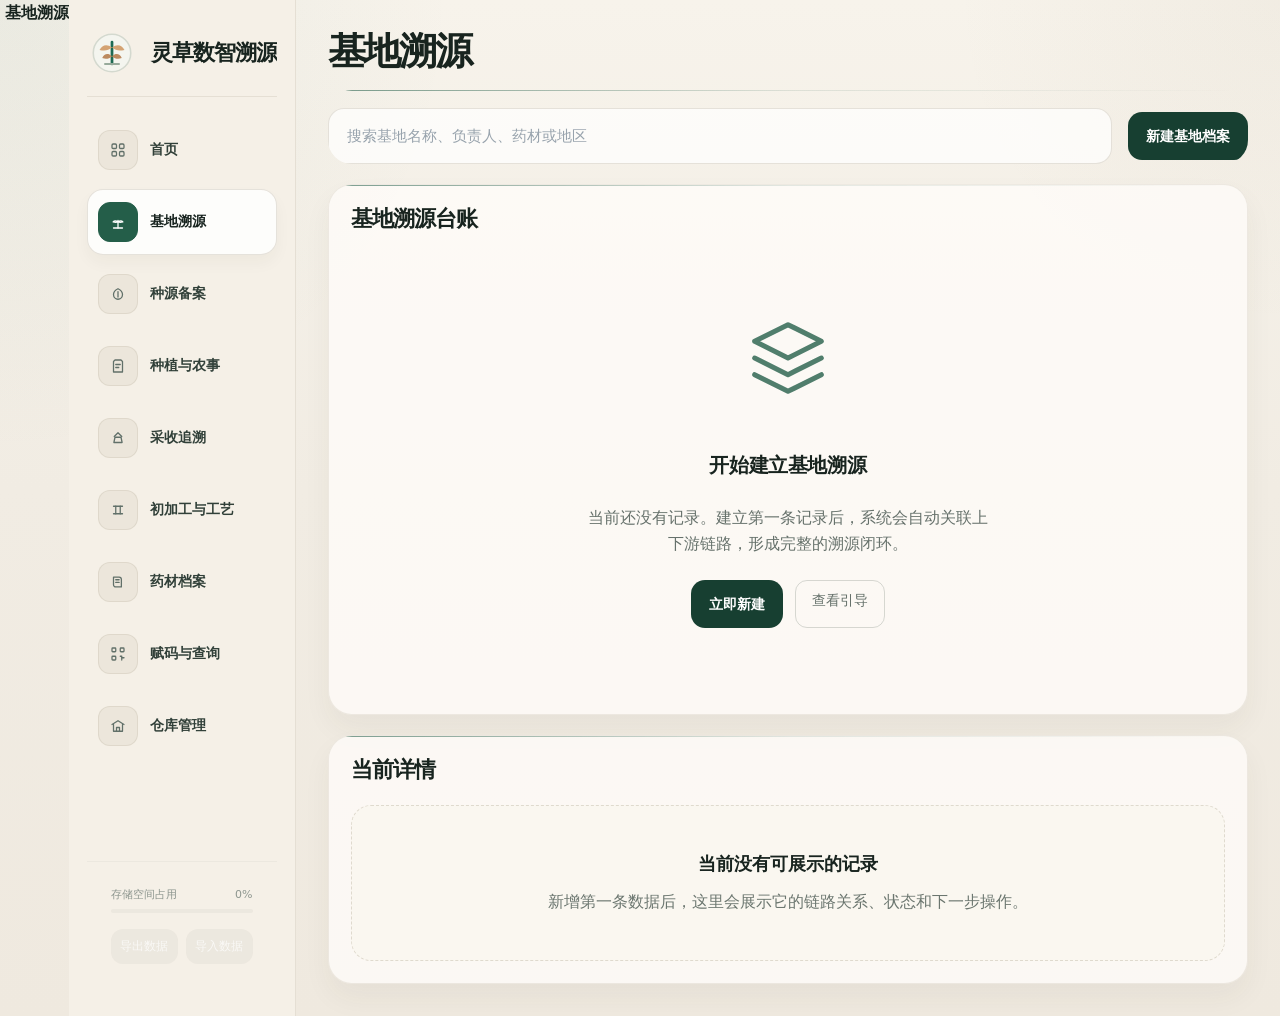
==== commit 12484ef7: "v3.0 灵草数智视觉重构：Bento Box 布局 + 奢侈品级消费者查询页 + Premium 设计系统" ====
--- a/public/base-trace.html
+++ b/public/base-trace.html
@@ -5,7 +5,7 @@
   <meta name="viewport" content="width=device-width, initial-scale=1.0">
   <meta name="theme-color" content="#1aa05a">
   <link rel="icon" href="data:image/svg+xml,%3Csvg xmlns='http://www.w3.org/2000/svg' viewBox='0 0 64 64'%3E%3Crect width='64' height='64' rx='16' fill='%231aa05a'/%3E%3Ctext x='32' y='42' font-size='34' text-anchor='middle' fill='white' font-family='Arial'%3E%E8%8D%AF%3C/text%3E%3C/svg%3E">
-  <title>中药材溯源平台 - 基地溯源</title>
+  <title>灵草数智 - 中药材溯源平台 - 基地溯源</title>
   <link rel="stylesheet" href="assets/trace-admin.css">
 </head>
 <body data-page="base-trace">
--- a/public/assets/trace-admin.css
+++ b/public/assets/trace-admin.css
@@ -1,31 +1,330 @@
 :root {
-  --bg: #f4f6f3;
-  --bg-soft: #eef2ed;
-  --panel: #ffffff;
-  --panel-soft: #f7f9f7;
-  --panel-muted: #f2f5f3;
-  --sidebar: #27313d;
-  --sidebar-deep: #1e2732;
-  --line: #dde4df;
-  --line-strong: #cfd8d2;
-  --text: #1c2430;
-  --muted: #64707d;
-  --accent: #1f9d5a;
-  --accent-deep: #176f41;
-  --accent-soft: #e7f5ec;
-  --info-soft: #e9f1ff;
-  --warn-soft: #fff3dc;
-  --danger-soft: #fee9e9;
-  --radius-xl: 24px;
-  --radius-lg: 18px;
-  --radius-md: 14px;
-  --radius-sm: 10px;
-  --shadow: 0 18px 42px rgba(18, 26, 35, 0.08);
-  --shadow-soft: 0 12px 26px rgba(18, 26, 35, 0.05);
-  --font-body: "Source Han Sans SC", "PingFang SC", "Hiragino Sans GB", "Microsoft YaHei", sans-serif;
-}
-
-* {
+  /* V3.0 灵草数智 - Lingcao Premium Design System */
+  
+  /* Color Palette - Nature & Heritage */
+  --primary: #1a5d48;         /* 深沉森林绿: 代表中药底蕴与专业性 */
+  --primary-light: #2a8a6a;
+  --primary-soft: rgba(26, 93, 72, 0.08);
+  --primary-glow: rgba(26, 93, 72, 0.15);
+  
+  --accent: #b8860b;          /* 琥珀金: 象征品质、见证与珍贵 */
+  --accent-light: #daa520;
+  --accent-soft: rgba(184, 134, 11, 0.1);
+  
+  --bg-main: #fcfaf5;         /* 宣纸白: 东方纸张的温润感 */
+  --bg-soft: #f4f6f2;         /* 淡淡的草本灰 */
+  --bg-sidebar: #0a3327;      /* 极深绿: 稳重背景 */
+  
+  --text-main: #1a2b25;       /* 墨色: 沉着 */
+  --text-soft: #5a6b65;
+  --text-faint: #9fb0aa;
+  
+  /* Glassmorphism & Surface */
+  --glass-bg: rgba(255, 255, 255, 0.82);
+  --glass-border: rgba(255, 255, 255, 0.45);
+  --surface: #ffffff;
+  
+  /* Elevation & Space */
+  --shadow-premium: 0 16px 48px rgba(15, 76, 58, 0.08);
+  --shadow-hover: 0 24px 64px rgba(15, 76, 58, 0.15);
+  --radius-v3: 32px;
+  --radius-inner: 20px;
+  
+  /* Typography */
+  --font-body: "Inter", "Source Han Sans SC", system-ui, -apple-system, sans-serif;
+  --font-display: "Playfair Display", "Noto Serif SC", serif;
+  
+  /* Layout Constants */
+  --sidebar-w: 280px;
+  --header-h: 80px;
+  --max-content: 1400px;
+}
+
+/* Base Styles & Typography */
+body {
+  background-color: var(--bg-main);
+  color: var(--text-main);
+  font-family: var(--font-body);
+  line-height: 1.6;
+  overflow-x: hidden;
+}
+
+h1, h2, h3, h4, .font-display {
+  font-family: var(--font-display);
+  font-weight: 700;
+  letter-spacing: -0.02em;
+}
+
+/* Bento Grid Layout System */
+.bento-grid {
+  display: grid;
+  grid-template-columns: repeat(12, 1fr);
+  grid-auto-rows: minmax(160px, auto);
+  gap: 24px;
+  padding: 24px 0;
+}
+
+.bento-card {
+  background: var(--glass-bg);
+  backdrop-filter: blur(24px);
+  -webkit-backdrop-filter: blur(24px);
+  border: 1px solid var(--glass-border);
+  border-radius: var(--radius-v3);
+  padding: 32px;
+  box-shadow: var(--shadow-premium);
+  transition: all 0.5s cubic-bezier(0.19, 1, 0.22, 1);
+  display: flex;
+  flex-direction: column;
+  position: relative;
+  overflow: hidden;
+  animation: slideUpIn 0.8s cubic-bezier(0.16, 1, 0.3, 1) both;
+}
+
+.bento-card:hover {
+  transform: translateY(-8px) scale(1.01);
+  box-shadow: var(--shadow-hover);
+  border-color: var(--primary-glow);
+  background: rgba(255, 255, 255, 0.9);
+}
+
+.bento-card::before {
+  content: "";
+  position: absolute;
+  top: 0; left: 0; right: 0;
+  height: 4px;
+  background: linear-gradient(90deg, transparent, var(--primary-glow), transparent);
+  opacity: 0;
+  transition: opacity 0.3s;
+}
+
+.bento-card:hover::before { opacity: 1; }
+
+/* Grid Spanning */
+.span-12 { grid-column: span 12; }
+.span-8 { grid-column: span 8; }
+.span-6 { grid-column: span 6; }
+.span-4 { grid-column: span 4; }
+.span-3 { grid-column: span 3; }
+
+/* Animations */
+@keyframes slideUpIn {
+  from { opacity: 0; transform: translateY(40px); }
+  to { opacity: 1; transform: translateY(0); }
+}
+
+@keyframes breatheGlow {
+  0%, 100% { box-shadow: 0 0 0 0 rgba(31, 156, 94, 0.2); }
+  50% { box-shadow: 0 0 0 12px rgba(31, 156, 94, 0); }
+}
+
+/* Dashboard Premium Widgets */
+.stat-widget-v3 {
+  height: 100%;
+  display: flex;
+  flex-direction: column;
+  justify-content: space-between;
+}
+
+.stat-widget-v3 .kicker {
+  font-size: 12px;
+  font-weight: 800;
+  text-transform: uppercase;
+  letter-spacing: 0.15em;
+  color: var(--text-faint);
+  margin-bottom: 8px;
+}
+
+.stat-widget-v3 .value {
+  font-size: 64px;
+  font-family: var(--font-display);
+  font-weight: 900;
+  color: var(--primary);
+  line-height: 0.9;
+  margin: 16px 0;
+}
+
+.stat-widget-v3 .footer {
+  display: flex;
+  align-items: center;
+  justify-content: space-between;
+  margin-top: auto;
+}
+
+.stat-widget-v3 .badge-v3 {
+  background: var(--primary-soft);
+  color: var(--primary);
+  padding: 6px 14px;
+  border-radius: 20px;
+  font-size: 12px;
+  font-weight: 700;
+}
+
+/* Public Trace - Narrative Certificate Mode */
+.cert-v3-root {
+  background: #fff;
+  color: var(--text-main);
+}
+
+.cert-v3-hero {
+  height: 85vh;
+  position: relative;
+  display: flex;
+  flex-direction: column;
+  align-items: center;
+  justify-content: center;
+  overflow: hidden;
+  color: #fff;
+  text-align: center;
+}
+
+.cert-v3-hero-bg {
+  position: absolute;
+  inset: 0;
+  background: url('https://images.unsplash.com/photo-1514733670139-4d87a1941d55?auto=format&fit=crop&q=80&w=2400') center/cover no-repeat;
+  filter: brightness(0.7);
+  transform: scale(1.05);
+  transition: transform 10s ease-out;
+}
+
+.cert-v3-hero:hover .cert-v3-hero-bg { transform: scale(1); }
+
+.cert-v3-hero-overlay {
+  position: absolute;
+  inset: 0;
+  background: linear-gradient(to bottom, rgba(10, 51, 39, 0.2), var(--primary-deep));
+}
+
+.cert-v3-hero-content {
+  position: relative;
+  z-index: 10;
+  padding: 40px;
+  max-width: 800px;
+}
+
+.cert-v3-tag {
+  background: var(--accent);
+  color: #fff;
+  padding: 8px 24px;
+  border-radius: 40px;
+  font-size: 14px;
+  font-weight: 800;
+  letter-spacing: 0.2em;
+  margin-bottom: 32px;
+  box-shadow: 0 8px 24px rgba(184, 134, 11, 0.4);
+}
+
+.cert-v3-hero h1 {
+  font-size: 56px;
+  margin: 0;
+  line-height: 1.1;
+  text-shadow: 0 4px 12px rgba(0,0,0,0.2);
+}
+
+.cert-v3-hero .trace-id {
+  font-size: 18px;
+  opacity: 0.8;
+  margin-top: 16px;
+  letter-spacing: 0.05em;
+}
+
+/* Lifecycle Narrative Timeline */
+.narrative-v3 {
+  padding: 100px 24px;
+  max-width: 1000px;
+  margin: 0 auto;
+}
+
+.narrative-v3-intro {
+  text-align: center;
+  margin-bottom: 80px;
+}
+
+.narrative-v3-intro h2 {
+  font-size: 36px;
+  color: var(--primary-deep);
+  margin-bottom: 16px;
+}
+
+.narrative-timeline {
+  position: relative;
+  padding: 40px 0;
+}
+
+.narrative-timeline::before {
+  content: "";
+  position: absolute;
+  left: 50%;
+  top: 0; bottom: 0;
+  width: 1px;
+  background: linear-gradient(to bottom, transparent, var(--primary), var(--accent), transparent);
+  transform: translateX(-50%);
+}
+
+.narrative-step {
+  display: flex;
+  justify-content: space-between;
+  align-items: center;
+  margin-bottom: 120px;
+  width: 100%;
+  position: relative;
+}
+
+.narrative-step:nth-child(even) { flex-direction: row-reverse; }
+
+.narrative-content {
+  width: 44%;
+  background: var(--bg-soft);
+  padding: 40px;
+  border-radius: var(--radius-inner);
+  position: relative;
+  transition: all 0.4s;
+}
+
+.narrative-content:hover {
+  background: #fff;
+  box-shadow: var(--shadow-premium);
+}
+
+.narrative-img-wrap {
+  width: 44%;
+  aspect-ratio: 4/3;
+  border-radius: var(--radius-inner);
+  overflow: hidden;
+  box-shadow: var(--shadow-premium);
+}
+
+.narrative-img-wrap img {
+  width: 100%;
+  height: 100%;
+  object-fit: cover;
+  transition: transform 0.6s;
+}
+
+.narrative-step:hover img { transform: scale(1.08); }
+
+.narrative-marker {
+  position: absolute;
+  left: 50%;
+  top: 40px;
+  width: 24px;
+  height: 24px;
+  background: #fff;
+  border: 4px solid var(--primary);
+  border-radius: 50%;
+  transform: translateX(-50%);
+  z-index: 5;
+  box-shadow: 0 0 0 6px var(--primary-soft);
+}
+
+.narrative-step:hover .narrative-marker {
+  background: var(--accent);
+  border-color: var(--accent-light);
+  box-shadow: 0 0 20px var(--accent-soft);
+}
+
+*,
+*::before,
+*::after {
   box-sizing: border-box;
 }
 
@@ -36,16 +335,160 @@
 body {
   margin: 0;
   min-height: 100vh;
-  background:
-    radial-gradient(circle at top right, rgba(31, 157, 90, 0.06), transparent 24%),
-    linear-gradient(180deg, #f7f8f5 0%, #f2f4f1 100%);
+  background: 
+    radial-gradient(at 0% 0%, rgba(212, 163, 115, 0.08) 0px, transparent 50%),
+    radial-gradient(at 100% 0%, rgba(29, 106, 83, 0.05) 0px, transparent 50%),
+    #f1f3f0;
   color: var(--text);
   font-family: var(--font-body);
+}
+
+/* Bento Grid System */
+.bento-grid {
+  display: grid;
+  grid-template-columns: repeat(12, 1fr);
+  grid-auto-rows: minmax(100px, auto);
+  gap: 24px;
+  margin-top: 32px;
+}
+
+.bento-card {
+  background: var(--bg-panel);
+  border-radius: var(--radius-xl);
+  border: 1px solid var(--line);
+  padding: 32px;
+  box-shadow: var(--shadow-sm);
+  transition: all 0.4s cubic-bezier(0.16, 1, 0.3, 1);
+  position: relative;
+  overflow: hidden;
+}
+
+.bento-card:hover {
+  transform: translateY(-8px);
+  box-shadow: var(--shadow-lg);
+  border-color: var(--accent-glow);
+}
+
+.bento-card-header {
+  display: flex;
+  justify-content: space-between;
+  align-items: flex-start;
+  margin-bottom: 24px;
+}
+
+.bento-card-title {
+  font-family: var(--font-display);
+  font-size: 20px;
+  font-weight: 700;
+  color: var(--accent-deep);
+}
+
+/* Specific Bento Sizes */
+.bento-span-12 { grid-column: span 12; }
+.bento-span-8 { grid-column: span 8; }
+.bento-span-4 { grid-column: span 4; }
+.bento-span-6 { grid-column: span 6; }
+.bento-span-3 { grid-column: span 3; }
+
+/* Enhanced Stats Card */
+.stat-card-v3 {
+  display: flex;
+  flex-direction: column;
+  justify-content: space-between;
+  height: 100%;
+}
+
+.stat-card-v3 .value {
+  font-family: var(--font-display);
+  font-size: 48px;
+  font-weight: 900;
+  color: var(--accent);
+  margin: 12px 0;
+  line-height: 1;
+}
+
+.stat-card-v3 .label {
+  font-size: 14px;
+  text-transform: uppercase;
+  letter-spacing: 1px;
+  color: var(--text-soft);
+  font-weight: 600;
+}
+
+.stat-card-v3 .trend {
+  font-size: 12px;
+  padding: 4px 8px;
+  background: var(--accent-soft);
+  color: var(--accent-deep);
+  border-radius: 20px;
+  width: fit-content;
+}
+
+/* Timeline V3 */
+.timeline-v3 {
+  display: flex;
+  flex-direction: column;
+  gap: 20px;
+}
+
+.timeline-v3-item {
+  display: flex;
+  gap: 16px;
+}
+
+.timeline-v3-marker {
+  width: 12px;
+  height: 12px;
+  border-radius: 50%;
+  background: var(--gold);
+  margin-top: 6px;
+  flex-shrink: 0;
+  box-shadow: 0 0 0 4px var(--gold-soft);
+}
+
+.timeline-v3-content h4 {
+  margin: 0;
+  font-size: 15px;
+  font-weight: 600;
+}
+
+.timeline-v3-content p {
+  margin: 4px 0;
+  font-size: 13px;
+  color: var(--text-soft);
+}
+
+.timeline-v3-content time {
+  font-size: 11px;
+  color: var(--text-faint);
+}
+
+
+body::before {
+  content: "";
+  position: fixed;
+  inset: 0;
+  pointer-events: none;
+  opacity: 0.22;
+  background-image:
+    linear-gradient(rgba(255, 255, 255, 0.35) 1px, transparent 1px),
+    linear-gradient(90deg, rgba(255, 255, 255, 0.22) 1px, transparent 1px);
+  background-size: 100% 28px, 28px 100%;
+  mask-image: linear-gradient(180deg, rgba(0, 0, 0, 0.14), transparent 58%);
+}
+
+body.has-photo-window {
+  overflow: hidden;
 }
 
 a {
   color: inherit;
   text-decoration: none;
+}
+
+img {
+  display: block;
+  max-width: 100%;
 }
 
 button,
@@ -55,955 +498,1243 @@
   font: inherit;
 }
 
+button {
+  border: 0;
+  background: none;
+  padding: 0;
+}
+
+input,
+select,
+textarea {
+  border: 1px solid var(--line);
+  background: rgba(255, 255, 255, 0.88);
+  color: var(--text);
+  outline: none;
+  transition: border-color 0.2s ease, box-shadow 0.2s ease, background 0.2s ease;
+}
+
+input:focus,
+select:focus,
+textarea:focus {
+  border-color: rgba(31, 156, 94, 0.42);
+  box-shadow: 0 0 0 4px rgba(31, 156, 94, 0.1);
+  background: #fff;
+}
+
+input::placeholder,
+textarea::placeholder {
+  color: #98a3ad;
+}
+
 .app-shell {
   min-height: 100vh;
   display: grid;
-  grid-template-columns: 272px minmax(0, 1fr);
+  grid-template-columns: 280px minmax(0, 1fr);
 }
 
 .sidebar {
   position: sticky;
   top: 0;
   min-height: 100vh;
-  padding: 20px 16px 18px;
-  background:
-    radial-gradient(circle at 14% 0%, rgba(255, 255, 255, 0.06), transparent 24%),
-    linear-gradient(180deg, var(--sidebar) 0%, var(--sidebar-deep) 100%);
-  color: rgba(255, 255, 255, 0.92);
+  padding: 22px 18px;
   display: flex;
   flex-direction: column;
+  gap: 18px;
+  background:
+    radial-gradient(circle at 0% 0%, rgba(202, 218, 209, 0.1), transparent 26%),
+    radial-gradient(circle at 100% 100%, rgba(31, 156, 94, 0.08), transparent 30%),
+    linear-gradient(180deg, var(--bg-sidebar) 0%, var(--bg-sidebar-deep) 100%);
+  border-right: 1px solid rgba(228, 236, 232, 0.08);
+  box-shadow: inset -1px 0 0 rgba(255, 255, 255, 0.02);
+  z-index: 4;
+}
+
+.sidebar-brand {
+  position: relative;
+  display: grid;
+  grid-template-columns: 56px minmax(0, 1fr);
   gap: 14px;
-  border-right: 1px solid rgba(255, 255, 255, 0.05);
-}
-
-.brand {
+  align-items: center;
+  padding: 18px 16px;
+  border-radius: 24px;
+  background:
+    linear-gradient(180deg, rgba(255, 255, 255, 0.06), rgba(255, 255, 255, 0.03)),
+    rgba(255, 255, 255, 0.02);
+  border: 1px solid rgba(227, 236, 232, 0.08);
+  box-shadow:
+    inset 0 1px 0 rgba(255, 255, 255, 0.08),
+    0 18px 32px rgba(7, 12, 12, 0.18);
+  overflow: hidden;
+}
+
+.sidebar-brand::before {
+  content: "";
+  position: absolute;
+  inset: 0;
+  background:
+    linear-gradient(135deg, rgba(255, 255, 255, 0.06), transparent 42%),
+    linear-gradient(225deg, rgba(31, 156, 94, 0.12), transparent 50%);
+  pointer-events: none;
+}
+
+.brand-mark {
   position: relative;
-  display: grid;
-  grid-template-columns: 46px minmax(0, 1fr);
-  gap: 12px;
-  align-items: center;
-  padding: 12px 12px 13px;
+  width: 56px;
+  height: 56px;
+  display: grid;
+  place-items: center;
   border-radius: 18px;
   background:
-    linear-gradient(180deg, rgba(255, 255, 255, 0.05), rgba(255, 255, 255, 0.025)),
-    rgba(255, 255, 255, 0.02);
-  border: 1px solid rgba(132, 207, 165, 0.12);
+    radial-gradient(circle at 30% 24%, rgba(255, 255, 255, 0.2), transparent 34%),
+    linear-gradient(160deg, #31bb74 0%, #168d57 56%, #0e623d 100%);
   box-shadow:
-    inset 0 1px 0 rgba(255, 255, 255, 0.04),
-    0 8px 18px rgba(10, 15, 22, 0.14);
-  overflow: hidden;
-}
-
-.brand::before {
+    inset 0 1px 0 rgba(255, 255, 255, 0.16),
+    0 12px 24px rgba(9, 14, 13, 0.26);
+}
+
+.brand-mark::after {
   content: "";
   position: absolute;
-  inset: 0 auto auto 12px;
-  width: 116px;
-  height: 3px;
-  border-radius: 999px;
-  background: linear-gradient(90deg, rgba(43, 197, 110, 0.8), rgba(43, 197, 110, 0));
-}
-
-.brand::after {
-  content: "";
-  position: absolute;
-  inset: auto -14px -18px auto;
-  width: 62px;
-  height: 62px;
+  inset: auto -10px -16px auto;
+  width: 34px;
+  height: 34px;
   border-radius: 50%;
-  background: radial-gradient(circle, rgba(43, 197, 110, 0.08), rgba(43, 197, 110, 0));
-  pointer-events: none;
-}
-
-.brand-mark {
-  width: 46px;
-  height: 46px;
-  display: grid;
-  place-items: center;
-  border-radius: 14px;
-  background: linear-gradient(180deg, rgba(255, 255, 255, 0.08), rgba(255, 255, 255, 0.04));
-  box-shadow:
-    0 8px 16px rgba(19, 103, 60, 0.18),
-    inset 0 1px 0 rgba(255, 255, 255, 0.14);
+  background: radial-gradient(circle, rgba(255, 255, 255, 0.18), rgba(255, 255, 255, 0));
+  filter: blur(4px);
 }
 
 .brand-mark-svg {
   width: 100%;
   height: 100%;
-  display: block;
 }
 
 .brand-copy {
+  position: relative;
+  min-width: 0;
   display: grid;
   gap: 4px;
 }
 
-.brand-eyebrow {
-  display: inline-flex;
-  justify-self: start;
+.brand-kicker {
+  font-size: 10px;
+  font-weight: 700;
+  letter-spacing: 0.16em;
+  color: rgba(218, 226, 223, 0.62);
+}
+
+.brand-copy strong {
+  font-family: var(--font-display);
+  font-size: 23px;
+  line-height: 1.12;
+  letter-spacing: -0.03em;
+  color: #f5f6f2;
+}
+
+.brand-copy small {
+  font-size: 12px;
+  line-height: 1.5;
+  color: rgba(232, 237, 233, 0.72);
+}
+
+.nav-group {
+  display: grid;
+  gap: 8px;
+}
+
+.nav-item {
+  display: grid;
+  grid-template-columns: 40px minmax(0, 1fr) auto;
+  gap: 12px;
   align-items: center;
-  color: rgba(191, 223, 205, 0.78);
-  font-size: 9px;
-  font-weight: 700;
-  letter-spacing: 0.12em;
-}
-
-.brand-copy h1 {
-  margin: 0;
-  font-size: 18px;
-  line-height: 1.08;
-  letter-spacing: -0.02em;
-  font-weight: 700;
-}
-
-.brand-tags {
-  display: flex;
-  flex-wrap: wrap;
-  gap: 6px;
-  margin-top: 2px;
-}
-
-.brand-tags span {
-  display: inline-flex;
-  align-items: center;
-  min-height: 20px;
-  padding: 0 7px;
-  border-radius: 999px;
-  background: rgba(255, 255, 255, 0.05);
-  border: 1px solid rgba(255, 255, 255, 0.06);
-  color: rgba(255, 255, 255, 0.68);
-  font-size: 10px;
-  line-height: 1;
-}
-
-.nav-caption {
-  padding: 2px 10px 2px;
-  color: rgba(255, 255, 255, 0.42);
-  font-size: 10px;
-  font-weight: 600;
-  letter-spacing: 0.12em;
-}
-
-.nav-group {
-  display: grid;
-  gap: 7px;
-}
-
-.nav-item {
-  display: flex;
-  align-items: center;
-  gap: 10px;
-  padding: 10px 11px;
-  border-radius: 14px;
+  padding: 12px;
+  border-radius: 18px;
+  color: rgba(241, 244, 240, 0.82);
   border: 1px solid transparent;
-  color: rgba(255, 255, 255, 0.84);
-  transition: transform 0.2s ease, border-color 0.2s ease, background 0.2s ease, box-shadow 0.2s ease;
+  transition: transform 0.2s ease, background 0.2s ease, border-color 0.2s ease, box-shadow 0.2s ease;
 }
 
 .nav-item:hover {
   transform: translateX(2px);
-  background: rgba(255, 255, 255, 0.06);
+  background: var(--bg-sidebar-soft);
   border-color: rgba(255, 255, 255, 0.06);
 }
 
 .nav-item.is-active {
-  background: linear-gradient(135deg, rgba(30, 156, 90, 0.2), rgba(30, 156, 90, 0.1));
-  border-color: rgba(74, 193, 124, 0.22);
-  box-shadow: inset 0 0 0 1px rgba(46, 177, 103, 0.1);
+  background:
+    linear-gradient(135deg, rgba(44, 193, 116, 0.22), rgba(19, 102, 62, 0.28)),
+    rgba(255, 255, 255, 0.04);
+  border-color: rgba(144, 213, 174, 0.22);
+  box-shadow:
+    inset 0 1px 0 rgba(255, 255, 255, 0.06),
+    0 16px 28px rgba(9, 14, 13, 0.18);
   color: #fff;
 }
 
 .nav-icon {
-  width: 30px;
-  height: 30px;
-  flex: 0 0 30px;
+  width: 40px;
+  height: 40px;
   display: grid;
   place-items: center;
-  border-radius: 10px;
-  background: rgba(255, 255, 255, 0.08);
-  color: rgba(255, 255, 255, 0.92);
+  border-radius: 12px;
+  background: rgba(255, 255, 255, 0.05);
+  border: 1px solid rgba(255, 255, 255, 0.04);
+}
+
+.nav-item.is-active .nav-icon {
+  background: rgba(255, 255, 255, 0.11);
+  border-color: rgba(255, 255, 255, 0.1);
 }
 
 .nav-icon svg {
-  width: 15px;
-  height: 15px;
+  width: 18px;
+  height: 18px;
   display: block;
   stroke: currentColor;
   stroke-width: 1.7;
   stroke-linecap: round;
   stroke-linejoin: round;
-}
-
-.nav-item.is-active .nav-icon {
-  background: linear-gradient(135deg, rgba(34, 184, 107, 0.9), rgba(21, 111, 65, 0.92));
-}
-
-.nav-text {
+  fill: none;
+}
+
+.nav-copy {
+  min-width: 0;
   display: grid;
   gap: 2px;
 }
 
-.nav-text strong {
-  font-size: 13px;
-  line-height: 1.2;
-}
-
-.nav-text span {
-  color: rgba(255, 255, 255, 0.56);
-  font-size: 10px;
-  line-height: 1.45;
-}
-
-.nav-item.is-active .nav-text span {
-  color: rgba(255, 255, 255, 0.76);
-}
-
-.sidebar-foot {
-  margin-top: auto;
-  padding: 12px 13px 13px;
-  border-radius: 14px;
-  background: rgba(255, 255, 255, 0.045);
-  border: 1px solid rgba(255, 255, 255, 0.07);
-}
-
-.sidebar-foot-label {
-  display: block;
-  margin-bottom: 6px;
-  color: rgba(214, 238, 223, 0.72);
-  font-size: 10px;
+.nav-copy strong {
+  font-size: 14px;
+  line-height: 1.25;
   font-weight: 700;
-  letter-spacing: 0.12em;
-}
-
-.sidebar-foot strong {
-  display: block;
-  color: #fff;
+}
+
+.nav-copy small {
+  font-size: 11px;
+  line-height: 1.35;
+  color: rgba(223, 230, 225, 0.6);
+}
+
+.nav-count {
+  min-width: 32px;
+  height: 28px;
+  padding: 0 8px;
+  display: inline-flex;
+  align-items: center;
+  justify-content: center;
+  border-radius: 999px;
+  background: rgba(255, 255, 255, 0.05);
+  color: rgba(246, 248, 244, 0.82);
   font-size: 12px;
-  line-height: 1.4;
-}
-
-.sidebar-foot p {
-  margin: 6px 0 0;
-  color: rgba(255, 255, 255, 0.68);
-  font-size: 11px;
-  line-height: 1.6;
+  font-weight: 700;
 }
 
 .main {
-  padding: 24px;
-  display: grid;
-  gap: 18px;
-  align-content: start;
-}
-
-.home-main {
+  min-width: 0;
+  padding: 30px 32px 40px;
+}
+
+.home-main,
+.module-main {
+  display: grid;
+  gap: 24px;
+}
+
+.hero-panel,
+.page-hero,
+.panel,
+.module-card,
+.public-panel,
+.public-code-card,
+.public-empty-card,
+.public-meta-card {
+  animation: panel-rise 0.45s ease both;
+}
+
+@keyframes panel-rise {
+  from {
+    opacity: 0;
+    transform: translateY(12px);
+  }
+
+  to {
+    opacity: 1;
+    transform: translateY(0);
+  }
+}
+
+.hero-panel {
+  position: relative;
+  display: grid;
+  grid-template-columns: minmax(0, 1.25fr) minmax(300px, 0.75fr);
   gap: 22px;
-}
-
-.module-main {
-  gap: 16px;
-}
-
-.section-caption {
+  min-height: 370px;
+  padding: 36px;
+  border-radius: var(--radius-2xl);
+  background:
+    radial-gradient(circle at 0% 0%, rgba(31, 156, 94, 0.16), transparent 26%),
+    radial-gradient(circle at 100% 0%, rgba(141, 116, 65, 0.12), transparent 28%),
+    linear-gradient(180deg, rgba(255, 255, 255, 0.84), rgba(255, 255, 255, 0.94));
+  border: 1px solid rgba(236, 239, 232, 0.92);
+  box-shadow: var(--shadow-xl);
+  overflow: hidden;
+}
+
+.hero-panel::after {
+  content: "";
+  position: absolute;
+  inset: auto 34px 0 auto;
+  width: 320px;
+  height: 140px;
+  background:
+    radial-gradient(circle at 50% 20%, rgba(31, 156, 94, 0.16), rgba(31, 156, 94, 0)),
+    radial-gradient(circle at 70% 60%, rgba(141, 116, 65, 0.1), rgba(141, 116, 65, 0));
+  pointer-events: none;
+}
+
+.hero-panel::before {
+  content: "";
+  position: absolute;
+  inset: 26px auto auto 34px;
+  width: 160px;
+  height: 160px;
+  border-radius: 50%;
+  background: radial-gradient(circle, rgba(31, 156, 94, 0.12), rgba(31, 156, 94, 0));
+  filter: blur(4px);
+  pointer-events: none;
+}
+
+.hero-copy,
+.page-copy,
+.public-hero-copy {
+  position: relative;
+  z-index: 1;
+}
+
+.kicker,
+.panel-kicker,
+.public-kicker {
   display: inline-flex;
   align-items: center;
   gap: 8px;
-  color: var(--accent-deep);
-  font-size: 12px;
+  font-size: 11px;
   font-weight: 700;
-  letter-spacing: 0.12em;
-}
-
-.section-caption::before {
+  letter-spacing: 0.16em;
+  color: var(--gold);
+  text-transform: uppercase;
+}
+
+.kicker::before,
+.public-kicker::before {
   content: "";
   width: 8px;
   height: 8px;
   border-radius: 50%;
   background: var(--accent);
-  box-shadow: 0 0 0 5px rgba(31, 157, 90, 0.1);
-}
-
-.home-hero {
-  position: relative;
-  padding: 38px 38px 34px;
-  border-radius: 30px;
-  border: 1px solid rgba(214, 224, 217, 0.95);
-  background:
-    linear-gradient(135deg, rgba(255, 255, 255, 0.98), rgba(245, 248, 245, 0.98)),
-    #fff;
-  box-shadow: var(--shadow);
-  overflow: hidden;
-}
-
-.home-hero::before {
-  content: "";
-  position: absolute;
-  top: -110px;
-  right: -36px;
-  width: 320px;
-  height: 320px;
-  border-radius: 50%;
-  background: radial-gradient(circle, rgba(31, 157, 90, 0.15), rgba(31, 157, 90, 0));
-  pointer-events: none;
-}
-
-.home-hero::after {
-  content: "";
-  position: absolute;
-  inset: 0;
-  background-image: linear-gradient(rgba(28, 36, 48, 0.04) 1px, transparent 1px), linear-gradient(90deg, rgba(28, 36, 48, 0.04) 1px, transparent 1px);
-  background-size: 36px 36px;
-  mask-image: linear-gradient(135deg, rgba(0, 0, 0, 0.35), transparent 72%);
-  pointer-events: none;
-}
-
-.home-hero-copy {
-  position: relative;
-  z-index: 1;
+  box-shadow: 0 0 0 5px rgba(31, 156, 94, 0.12);
+}
+
+.hero-copy h1,
+.page-copy h1,
+.public-hero-copy h1 {
+  margin: 14px 0 12px;
+  font-family: var(--font-display);
+  font-size: clamp(38px, 4vw, 58px);
+  line-height: 0.98;
+  letter-spacing: -0.05em;
+  color: #18232a;
+}
+
+.page-copy h1 {
+  font-size: clamp(30px, 3vw, 44px);
+}
+
+.hero-copy p,
+.page-copy p,
+.public-hero-copy p {
+  margin: 0;
   max-width: 720px;
-}
-
-.home-hero h2 {
-  margin: 18px 0 0;
-  font-size: 44px;
-  line-height: 1.06;
-  letter-spacing: -0.03em;
-  font-weight: 700;
-}
-
-.home-hero p {
-  margin: 14px 0 0;
-  max-width: 620px;
-  color: var(--muted);
+  font-size: 18px;
+  line-height: 1.8;
+  color: var(--text-soft);
+}
+
+.page-copy p {
   font-size: 16px;
-  line-height: 1.9;
-}
-
-.home-actions {
+  max-width: 760px;
+}
+
+.hero-actions,
+.command-actions,
+.detail-actions,
+.dialog-actions,
+.panel-tools,
+.photo-section-actions {
+  display: flex;
+  align-items: center;
+  gap: 12px;
+  flex-wrap: wrap;
+}
+
+.hero-actions {
   margin-top: 26px;
 }
 
-.home-flow {
+.hero-inline-stats {
+  margin-top: 22px;
   display: flex;
   flex-wrap: wrap;
-  gap: 10px;
-  margin-top: 28px;
-}
-
-.home-flow-pill {
+  gap: 12px;
+}
+
+.hero-inline-stats span,
+.result-count {
   display: inline-flex;
   align-items: center;
   min-height: 36px;
   padding: 0 14px;
   border-radius: 999px;
-  background: rgba(247, 250, 248, 0.9);
-  border: 1px solid var(--line);
-  color: #3b4957;
+  background: rgba(255, 255, 255, 0.72);
+  border: 1px solid rgba(130, 151, 137, 0.18);
+  color: #52616d;
   font-size: 13px;
-  font-weight: 600;
-}
-
-.home-section {
-  display: grid;
-  gap: 18px;
-}
-
-.home-section-head {
-  display: flex;
-  justify-content: space-between;
-  gap: 20px;
-  align-items: end;
-}
-
-.home-section-head .panel-title {
-  gap: 8px;
-}
-
-.home-section-head h3 {
-  margin: 0;
-  font-size: 24px;
-  line-height: 1.2;
-}
-
-.home-section-head p {
-  margin: 0;
-  max-width: 420px;
-  color: var(--muted);
-  font-size: 13px;
-  line-height: 1.8;
-}
-
-.entry-grid {
-  display: grid;
-  grid-template-columns: repeat(2, minmax(0, 1fr));
-  gap: 16px;
-}
-
-.entry-card {
+  font-weight: 700;
+}
+
+.hero-track {
+  margin-top: 22px;
+  display: grid;
+  grid-template-columns: repeat(4, minmax(0, 1fr));
+  gap: 12px;
+}
+
+.hero-track-item {
   position: relative;
-  min-height: 188px;
-  display: grid;
-  grid-template-rows: auto 1fr auto;
-  gap: 18px;
-  padding: 20px;
-  border-radius: 22px;
-  border: 1px solid var(--line);
-  background:
-    linear-gradient(180deg, rgba(255, 255, 255, 0.99), rgba(249, 251, 249, 0.98)),
-    #fff;
-  box-shadow: var(--shadow-soft);
+  display: grid;
+  gap: 6px;
+  padding: 14px 14px 16px;
+  border-radius: 18px;
+  background: rgba(255, 255, 255, 0.7);
+  border: 1px solid rgba(214, 222, 216, 0.88);
+  box-shadow: var(--shadow-sm);
   overflow: hidden;
-  transition: transform 0.2s ease, border-color 0.2s ease, box-shadow 0.2s ease;
-}
-
-.entry-card::before {
+}
+
+.hero-track-item::before {
   content: "";
   position: absolute;
-  inset: 0 auto auto 0;
+  inset: 0 0 auto 0;
+  height: 3px;
+  background: linear-gradient(90deg, rgba(131, 149, 138, 0.35), rgba(131, 149, 138, 0));
+}
+
+.hero-track-item.is-filled::before {
+  background: linear-gradient(90deg, rgba(31, 156, 94, 0.95), rgba(31, 156, 94, 0));
+}
+
+.hero-track-item span {
+  font-size: 11px;
+  font-weight: 700;
+  letter-spacing: 0.12em;
+  color: var(--text-faint);
+}
+
+.hero-track-item strong {
+  font-size: 16px;
+  line-height: 1.35;
+}
+
+.hero-track-item em {
+  font-style: normal;
+  color: var(--text-soft);
+  font-size: 13px;
+}
+
+.hero-side {
+  position: relative;
+  z-index: 1;
+}
+
+.spotlight-card {
+  display: grid;
+  gap: 18px;
+  padding: 24px;
+  height: 100%;
+  border-radius: calc(var(--radius-2xl) - 6px);
+  background:
+    linear-gradient(180deg, rgba(31, 47, 48, 0.95), rgba(28, 37, 39, 0.96)),
+    rgba(31, 39, 41, 0.96);
+  color: #edf1ee;
+  box-shadow: 0 20px 40px rgba(16, 22, 23, 0.24);
+}
+
+.spotlight-label {
+  font-size: 11px;
+  font-weight: 700;
+  letter-spacing: 0.14em;
+  color: rgba(223, 230, 225, 0.62);
+}
+
+.spotlight-progress {
+  display: grid;
+  gap: 4px;
+}
+
+.spotlight-progress strong {
+  font-size: clamp(40px, 5vw, 54px);
+  line-height: 1;
+  font-family: var(--font-display);
+  color: #f5f8f3;
+}
+
+.spotlight-progress span {
+  font-size: 14px;
+  color: rgba(222, 228, 224, 0.72);
+}
+
+.flow-meter {
   width: 100%;
-  height: 4px;
-  background: linear-gradient(90deg, rgba(31, 157, 90, 0.62), rgba(31, 157, 90, 0));
-}
-
-.entry-card:hover {
-  transform: translateY(-3px);
-  border-color: #ccd7d0;
-  box-shadow: 0 18px 34px rgba(18, 26, 35, 0.08);
-}
-
-.entry-card-top,
-.entry-card-foot {
+  height: 12px;
+  border-radius: 999px;
+  overflow: hidden;
+  background: rgba(255, 255, 255, 0.1);
+}
+
+.flow-meter-fill {
+  height: 100%;
+  border-radius: inherit;
+  background: linear-gradient(90deg, #31bb74, #b6d68d);
+  box-shadow: 0 0 18px rgba(49, 187, 116, 0.32);
+}
+
+.spotlight-list {
+  display: grid;
+  gap: 10px;
+}
+
+.spotlight-item {
   display: flex;
+  align-items: center;
+  justify-content: space-between;
+  gap: 16px;
+  padding: 12px 14px;
+  border-radius: 14px;
+  background: rgba(255, 255, 255, 0.05);
+  border: 1px solid rgba(255, 255, 255, 0.06);
+}
+
+.spotlight-item span {
+  font-size: 13px;
+  color: rgba(223, 229, 225, 0.7);
+}
+
+.spotlight-item strong {
+  font-size: 15px;
+  color: #fff;
+}
+
+.module-card-grid {
+  display: grid;
+  grid-template-columns: repeat(auto-fit, minmax(240px, 1fr));
+  gap: 16px;
+}
+
+.module-card {
+  position: relative;
+  display: grid;
+  gap: 16px;
+  min-height: 186px;
+  padding: 24px 22px 22px;
+  border-radius: var(--radius-xl);
+  background:
+    radial-gradient(circle at 100% 0%, rgba(31, 156, 94, 0.1), transparent 28%),
+    linear-gradient(180deg, rgba(255, 255, 255, 0.95), rgba(255, 255, 255, 0.82)),
+    #fff;
+  border: 1px solid rgba(231, 237, 231, 0.9);
+  box-shadow: var(--shadow-md);
+  overflow: hidden;
+  transition: transform 0.22s ease, box-shadow 0.22s ease, border-color 0.22s ease;
+}
+
+.module-card::before,
+.panel::before,
+.public-panel::before,
+.public-meta-card::before,
+.public-empty-card::before {
+  content: "";
+  position: absolute;
+  inset: 0 0 auto 0;
+  height: 3px;
+  background: linear-gradient(90deg, rgba(31, 156, 94, 0.92), rgba(141, 116, 65, 0.4), rgba(31, 156, 94, 0));
+}
+
+.module-card:hover {
+  transform: translateY(-4px);
+  border-color: rgba(31, 156, 94, 0.22);
+  box-shadow: 0 22px 36px rgba(28, 37, 35, 0.1);
+}
+
+.module-card-head {
+  display: flex;
+  align-items: center;
+  gap: 12px;
+}
+
+.module-card-head strong {
+  font-size: 19px;
+  line-height: 1.35;
+}
+
+.module-icon {
+  width: 44px;
+  height: 44px;
+  display: grid;
+  place-items: center;
+  flex: 0 0 44px;
+  border-radius: 14px;
+  background: linear-gradient(180deg, rgba(31, 156, 94, 0.16), rgba(31, 156, 94, 0.08));
+  color: var(--accent-deep);
+}
+
+.module-icon svg {
+  width: 18px;
+  height: 18px;
+  stroke: currentColor;
+  stroke-width: 1.7;
+  stroke-linecap: round;
+  stroke-linejoin: round;
+  fill: none;
+}
+
+.module-card p {
+  margin: 0;
+  color: var(--text-soft);
+  line-height: 1.7;
+  min-height: 48px;
+}
+
+.module-card-foot {
+  margin-top: auto;
+  display: flex;
+  align-items: center;
   justify-content: space-between;
   gap: 12px;
+  font-size: 13px;
+}
+
+.module-card-foot span {
+  color: var(--text);
+  font-weight: 700;
+}
+
+.module-card-foot em {
+  font-style: normal;
+  color: var(--text-soft);
+}
+
+.home-grid {
+  display: grid;
+  grid-template-columns: repeat(2, minmax(0, 1fr));
+  gap: 20px;
+}
+
+.panel {
+  position: relative;
+  border-radius: var(--radius-xl);
+  background: linear-gradient(180deg, rgba(255, 255, 255, 0.92), rgba(255, 255, 255, 0.84));
+  border: 1px solid rgba(231, 237, 231, 0.9);
+  box-shadow: var(--shadow-md);
+  overflow: hidden;
+}
+
+.panel-headline,
+.public-panel-head {
+  display: flex;
   align-items: center;
-}
-
-.entry-card-index {
-  color: #5b6774;
+  justify-content: space-between;
+  gap: 16px;
+  padding: 24px 24px 0;
+}
+
+.panel-headline h2,
+.public-panel-head h2 {
+  margin: 6px 0 0;
+  font-family: var(--font-display);
+  font-size: 26px;
+  line-height: 1.1;
+  letter-spacing: -0.03em;
+}
+
+.public-panel-head h2 {
+  font-size: 22px;
+}
+
+.public-panel-head span {
   font-size: 12px;
   font-weight: 700;
-  letter-spacing: 0.14em;
-}
-
-.entry-card-count {
+  letter-spacing: 0.12em;
+  color: var(--gold);
+}
+
+.panel-body {
+  padding: 24px;
+}
+
+.task-list,
+.activity-list {
+  display: grid;
+  gap: 12px;
+}
+
+.task-card,
+.activity-item {
+  width: 100%;
+  display: grid;
+  gap: 4px;
+  padding: 16px 18px;
+  border-radius: 16px;
+  background: rgba(247, 249, 244, 0.92);
+  border: 1px solid rgba(211, 221, 213, 0.78);
+}
+
+.task-card {
+  text-align: left;
+  cursor: pointer;
+  transition: transform 0.2s ease, border-color 0.2s ease, box-shadow 0.2s ease;
+}
+
+.task-card:hover {
+  transform: translateY(-2px);
+  border-color: rgba(31, 156, 94, 0.22);
+  box-shadow: var(--shadow-sm);
+}
+
+.task-card strong,
+.activity-copy strong {
+  font-size: 16px;
+}
+
+.task-card span,
+.activity-copy span {
+  color: var(--text-soft);
+  line-height: 1.65;
+}
+
+.activity-item {
+  grid-template-columns: 12px minmax(0, 1fr) auto;
+  align-items: start;
+  gap: 14px;
+}
+
+.activity-dot {
+  width: 12px;
+  height: 12px;
+  margin-top: 7px;
+  border-radius: 50%;
+  background: linear-gradient(180deg, #38bd76, #198f58);
+  box-shadow: 0 0 0 6px rgba(31, 156, 94, 0.1);
+}
+
+.activity-copy {
+  display: grid;
+  gap: 4px;
+}
+
+.activity-item time {
+  white-space: nowrap;
+  font-size: 12px;
+  color: var(--text-faint);
+}
+
+.page-hero {
+  display: grid;
+  grid-template-columns: minmax(0, 1fr) minmax(320px, 0.92fr);
+  gap: 22px;
+  align-items: stretch;
+}
+
+.page-copy {
+  position: relative;
+  padding: 24px 28px;
+  border-radius: 24px;
+  background:
+    radial-gradient(circle at 0% 0%, rgba(31, 156, 94, 0.12), transparent 28%),
+    linear-gradient(180deg, rgba(255, 255, 255, 0.88), rgba(255, 255, 255, 0.74));
+  border: 1px solid rgba(228, 235, 228, 0.92);
+  box-shadow: var(--shadow-md);
+  overflow: hidden;
+}
+
+.page-copy::after {
+  content: "";
+  position: absolute;
+  right: -18px;
+  bottom: -34px;
+  width: 180px;
+  height: 180px;
+  border-radius: 50%;
+  background: radial-gradient(circle, rgba(141, 116, 65, 0.12), rgba(141, 116, 65, 0));
+}
+
+.page-copy > * {
+  position: relative;
+  z-index: 1;
+}
+
+.stat-grid {
+  display: grid;
+  grid-template-columns: repeat(auto-fit, minmax(150px, 1fr));
+  gap: 14px;
+}
+
+.stat-card,
+.metric-card {
+  padding: 18px;
+  border-radius: 18px;
+  background: linear-gradient(180deg, rgba(255, 255, 255, 0.9), rgba(245, 248, 244, 0.9));
+  border: 1px solid rgba(220, 228, 221, 0.86);
+  box-shadow: var(--shadow-sm);
+}
+
+.stat-card span,
+.metric-card span {
+  display: block;
+  color: var(--text-soft);
+  font-size: 13px;
+  line-height: 1.5;
+}
+
+.stat-card strong,
+.metric-card strong {
+  display: block;
+  margin-top: 8px;
+  font-size: 28px;
+  line-height: 1;
+  font-family: var(--font-display);
+  letter-spacing: -0.04em;
+}
+
+.stat-card.is-primary {
+  background: linear-gradient(180deg, rgba(31, 156, 94, 0.14), rgba(255, 255, 255, 0.94));
+  border-color: rgba(31, 156, 94, 0.2);
+}
+
+.stat-card.is-good {
+  background: linear-gradient(180deg, rgba(141, 116, 65, 0.1), rgba(255, 255, 255, 0.94));
+  border-color: rgba(141, 116, 65, 0.16);
+}
+
+.stat-card.is-normal {
+  background: linear-gradient(180deg, rgba(62, 88, 113, 0.08), rgba(255, 255, 255, 0.94));
+  border-color: rgba(62, 88, 113, 0.12);
+}
+
+.command-panel {
+  padding: 18px 22px;
+  display: flex;
+  align-items: center;
+  justify-content: space-between;
+  gap: 16px;
+  background:
+    linear-gradient(180deg, rgba(255, 255, 255, 0.9), rgba(249, 251, 247, 0.94));
+}
+
+.search-wrap {
+  min-width: 0;
+  flex: 1 1 auto;
+}
+
+.search-wrap input {
+  width: 100%;
+  height: 54px;
+  padding: 0 18px;
+  border-radius: 16px;
+  font-size: 16px;
+  background:
+    linear-gradient(180deg, rgba(253, 253, 250, 0.98), rgba(247, 249, 244, 0.94));
+}
+
+.content-layout {
+  display: grid;
+  grid-template-columns: minmax(0, 1.2fr) minmax(320px, 0.8fr);
+  gap: 20px;
+  align-items: start;
+}
+
+.table-panel,
+.detail-panel {
+  min-width: 0;
+}
+
+.detail-rail {
+  display: grid;
+  gap: 20px;
+  position: sticky;
+  top: 24px;
+}
+
+.table-wrap {
+  overflow: auto;
+  margin: 0 -2px;
+}
+
+.data-table {
+  width: 100%;
+  border-collapse: collapse;
+  min-width: 760px;
+}
+
+.data-table thead th {
+  padding: 14px 16px;
+  text-align: left;
+  font-size: 12px;
+  font-weight: 700;
+  letter-spacing: 0.08em;
+  color: var(--text-faint);
+  text-transform: uppercase;
+  border-bottom: 1px solid rgba(215, 223, 216, 0.9);
+}
+
+.data-table tbody tr {
+  cursor: pointer;
+  transition: background 0.2s ease, transform 0.2s ease;
+}
+
+.data-table tbody tr:hover {
+  background: rgba(31, 156, 94, 0.05);
+}
+
+.data-table tbody tr.is-selected {
+  background:
+    linear-gradient(90deg, rgba(31, 156, 94, 0.12), rgba(31, 156, 94, 0.04)),
+    rgba(255, 255, 255, 0.88);
+}
+
+.data-table tbody td {
+  padding: 18px 16px;
+  vertical-align: top;
+  border-bottom: 1px solid rgba(226, 232, 227, 0.86);
+  color: var(--text);
+}
+
+.title-cell,
+.stacked-cell {
+  display: grid;
+  gap: 6px;
+}
+
+.title-cell strong,
+.stacked-cell strong {
+  font-size: 15px;
+  line-height: 1.45;
+}
+
+.title-cell span,
+.stacked-cell span {
+  color: var(--text-soft);
+  line-height: 1.5;
+}
+
+.metric-mini {
   display: inline-flex;
   align-items: center;
-  min-height: 28px;
-  padding: 0 10px;
+  min-height: 30px;
+  padding: 0 12px;
   border-radius: 999px;
-  background: var(--panel-muted);
-  border: 1px solid var(--line);
+  background: rgba(31, 156, 94, 0.08);
   color: var(--accent-deep);
   font-size: 12px;
   font-weight: 700;
 }
 
-.entry-card-body {
-  display: grid;
-  gap: 10px;
-}
-
-.entry-card-body strong {
-  font-size: 20px;
-  line-height: 1.25;
-}
-
-.entry-card-body p {
-  margin: 0;
-  color: var(--muted);
-  font-size: 14px;
-  line-height: 1.8;
-}
-
-.entry-card-foot {
-  color: var(--muted);
-  font-size: 12px;
-}
-
-.entry-card-link {
-  color: var(--text);
-  font-weight: 700;
-}
-
-.entry-card-link::after {
-  content: " >";
-  color: var(--accent-deep);
-}
-
-.page-header {
-  padding: 20px 24px;
-  border-radius: 24px;
-  border: 1px solid rgba(214, 223, 217, 0.92);
-  background:
-    linear-gradient(135deg, rgba(255, 255, 255, 0.98), rgba(245, 247, 245, 0.98)),
-    #fff;
-  box-shadow: var(--shadow-soft);
-}
-
-.page-header-main {
-  display: grid;
-  gap: 8px;
-}
-
-.page-header h2 {
-  margin: 0;
-  font-size: 28px;
-  line-height: 1.18;
-  letter-spacing: -0.02em;
-}
-
-.page-header p {
-  margin: 0;
-  max-width: 760px;
-  color: var(--muted);
-  font-size: 14px;
-  line-height: 1.85;
-}
-
-.panel,
-.dialog {
-  background: var(--panel);
-  border: 1px solid var(--line);
-  border-radius: 22px;
-  box-shadow: var(--shadow-soft);
-}
-
-.panel {
-  overflow: hidden;
-}
-
-.panel-subtle {
-  box-shadow: none;
-  background: linear-gradient(180deg, #fff, #fbfcfb);
-}
-
-.panel-header {
-  display: flex;
-  justify-content: space-between;
-  gap: 16px;
-  align-items: center;
-  flex-wrap: wrap;
-  padding: 20px 22px 16px;
-  border-bottom: 1px solid var(--line);
-}
-
-.panel-title {
-  display: grid;
-  gap: 6px;
-}
-
-.panel-title h3 {
-  margin: 0;
-  font-size: 18px;
-  line-height: 1.24;
-}
-
-.panel-title p {
-  margin: 0;
-  color: var(--muted);
-  font-size: 13px;
-  line-height: 1.75;
-}
-
-.panel-body {
-  padding: 22px;
-}
-
-.panel-layout {
-  display: grid;
-  grid-template-columns: minmax(0, 1.16fr) minmax(320px, 0.84fr);
-  gap: 18px;
-  align-items: start;
-}
-
-.panel-actions {
-  display: flex;
-  gap: 10px;
-  align-items: center;
-  flex-wrap: wrap;
-  justify-content: flex-end;
-}
-
-.searchbar {
-  display: flex;
-  align-items: center;
-  gap: 10px;
-  min-width: min(460px, 100%);
-  min-height: 48px;
-  padding: 0 14px;
-  border-radius: 14px;
-  border: 1px solid var(--line-strong);
-  background: linear-gradient(180deg, #fbfcfc, #f5f7f6);
-}
-
-.searchbar span {
-  color: var(--muted);
-  font-size: 13px;
-  font-weight: 700;
-  white-space: nowrap;
-}
-
-.searchbar input {
-  flex: 1;
-  min-width: 0;
-  border: 0;
-  background: transparent;
-  color: var(--text);
-  outline: none;
-  font-size: 14px;
-}
-
-.searchbar input::placeholder {
-  color: #8b95a1;
-}
-
-.button {
-  border: 0;
+.status-pill,
+.chip {
   display: inline-flex;
   align-items: center;
   justify-content: center;
-  min-height: 46px;
-  padding: 0 18px;
-  border-radius: 14px;
-  cursor: pointer;
-  font-weight: 700;
-  font-size: 14px;
-  line-height: 1;
-  white-space: nowrap;
-  transition: transform 0.2s ease, box-shadow 0.2s ease, background 0.2s ease, border-color 0.2s ease;
-}
-
-.button:hover {
-  transform: translateY(-1px);
-}
-
-.button.primary {
-  background: linear-gradient(135deg, var(--accent), var(--accent-deep));
-  color: #fff;
-  box-shadow: 0 12px 22px rgba(23, 111, 65, 0.18);
-}
-
-.button.secondary {
-  background: #fff;
-  color: var(--text);
-  border: 1px solid var(--line);
-}
-
-.button.ghost {
-  background: var(--panel-soft);
-  color: var(--muted);
-  border: 1px solid var(--line);
-}
-
-.panel-actions .button.primary {
-  min-width: 126px;
-}
-
-.meta-row {
-  display: flex;
-  flex-wrap: wrap;
-  gap: 8px;
-  margin-bottom: 14px;
-}
-
-.meta-pill {
-  padding: 8px 12px;
+  min-height: 32px;
+  padding: 0 12px;
   border-radius: 999px;
-  background: var(--panel-soft);
-  border: 1px solid var(--line);
-  color: var(--muted);
-  font-size: 12px;
-}
-
-.table-wrap {
-  overflow-x: auto;
-  border: 1px solid var(--line);
-  border-radius: 18px;
-  background: #fff;
-}
-
-table {
-  width: 100%;
-  min-width: 860px;
-  border-collapse: collapse;
-}
-
-th,
-td {
-  padding: 14px 12px;
-  border-bottom: 1px solid var(--line);
-  text-align: left;
-  vertical-align: middle;
-  font-size: 14px;
-}
-
-th {
-  background: #fafbfb;
-  color: var(--muted);
-  font-size: 12px;
-  letter-spacing: 0.06em;
-  text-transform: uppercase;
-}
-
-tbody tr {
-  cursor: pointer;
-  transition: background 0.2s ease;
-}
-
-tbody tr:hover {
-  background: #f8fbf9;
-}
-
-tbody tr.is-active {
-  background: #eef8f1;
-}
-
-tbody tr:last-child td {
-  border-bottom: 0;
-}
-
-.table-title {
-  display: block;
-  font-size: 15px;
-  line-height: 1.45;
-  font-weight: 700;
-}
-
-.table-sub {
-  display: block;
-  margin-top: 4px;
-  color: var(--muted);
-  font-size: 12px;
-  line-height: 1.7;
-}
-
-.status {
-  display: inline-flex;
-  align-items: center;
-  gap: 6px;
-  padding: 6px 10px;
-  border-radius: 999px;
+  border: 1px solid transparent;
   font-size: 12px;
   font-weight: 700;
   white-space: nowrap;
 }
 
-.status::before {
-  content: "";
-  width: 6px;
-  height: 6px;
-  border-radius: 50%;
-  background: currentColor;
-}
-
-.status.good {
-  background: var(--accent-soft);
+.status-pill {
+  background: rgba(31, 156, 94, 0.08);
   color: var(--accent-deep);
 }
 
-.status.pending {
-  background: #eef2f5;
-  color: #5f6875;
-}
-
-.status.warn {
-  background: var(--warn-soft);
-  color: #b45309;
-}
-
-.status.info {
-  background: var(--info-soft);
-  color: #1d4ed8;
-}
-
-.status.danger {
+.status-pill.is-primary {
+  background: rgba(31, 156, 94, 0.12);
+}
+
+.status-pill.is-good {
+  background: rgba(141, 116, 65, 0.12);
+  color: var(--gold);
+}
+
+.status-pill.is-neutral {
+  background: rgba(88, 104, 118, 0.1);
+  color: #556472;
+}
+
+.status-pill.is-warn,
+.status-pill.is-pending {
+  background: rgba(141, 116, 65, 0.12);
+  color: var(--gold);
+}
+
+.chip {
+  background: rgba(93, 109, 123, 0.08);
+  color: #54616d;
+  cursor: pointer;
+}
+
+.chip.neutral {
+  background: rgba(93, 109, 123, 0.08);
+  color: #54616d;
+}
+
+.chip.danger {
   background: var(--danger-soft);
-  color: #b91c1c;
-}
-
-.row-actions {
-  display: flex;
-  gap: 8px;
-  flex-wrap: wrap;
-}
-
-.row-action {
+  color: var(--danger);
+}
+
+.button {
+  min-height: 46px;
+  padding: 0 18px;
+  border-radius: 15px;
   display: inline-flex;
   align-items: center;
   justify-content: center;
-  min-width: 58px;
-  padding: 7px 10px;
-  border-radius: 10px;
+  gap: 8px;
+  font-size: 14px;
+  font-weight: 700;
+  cursor: pointer;
+  transition: transform 0.18s ease, box-shadow 0.18s ease, border-color 0.18s ease, background 0.18s ease;
+}
+
+.button:hover:not(:disabled) {
+  transform: translateY(-1px);
+}
+
+.button:disabled {
+  cursor: not-allowed;
+  opacity: 0.45;
+}
+
+.button.primary {
+  color: #fff;
+  background: linear-gradient(180deg, #22a664 0%, #168d56 100%);
+  box-shadow: 0 12px 22px var(--accent-glow);
+}
+
+.button.primary:hover:not(:disabled) {
+  box-shadow: 0 16px 28px rgba(31, 156, 94, 0.24);
+}
+
+.button.secondary {
+  color: var(--accent-deep);
+  background: rgba(31, 156, 94, 0.08);
+  border: 1px solid rgba(31, 156, 94, 0.14);
+}
+
+.button.ghost {
+  color: var(--text);
+  background: rgba(255, 255, 255, 0.78);
+  border: 1px solid rgba(134, 150, 139, 0.18);
+}
+
+.button-inline {
+  min-height: 42px;
+  padding: 0 14px;
+  font-size: 13px;
+  flex: 0 0 auto;
+}
+
+.empty-state {
+  display: grid;
+  justify-items: center;
+  gap: 10px;
+  padding: 34px 24px;
+  border-radius: 20px;
+  border: 1px dashed rgba(174, 187, 178, 0.9);
+  background: linear-gradient(180deg, rgba(248, 250, 246, 0.96), rgba(244, 247, 241, 0.86));
+  text-align: center;
+}
+
+.empty-state strong {
+  font-size: 20px;
+  font-family: var(--font-display);
+}
+
+.empty-state span {
+  max-width: 520px;
+  color: var(--text-soft);
+  line-height: 1.75;
+}
+
+.empty-state.compact {
+  justify-items: start;
+  text-align: left;
+  padding: 22px;
+}
+
+.detail-hero {
+  display: flex;
+  align-items: start;
+  justify-content: space-between;
+  gap: 16px;
+  padding-bottom: 6px;
+  border-bottom: 1px solid rgba(227, 233, 228, 0.86);
+}
+
+.detail-hero h3 {
+  margin: 0;
+  font-family: var(--font-display);
+  font-size: 30px;
+  line-height: 1.05;
+  letter-spacing: -0.04em;
+}
+
+.detail-hero p {
+  margin: 10px 0 0;
+  color: var(--text-soft);
+  line-height: 1.65;
+}
+
+.metric-grid,
+.info-rack,
+.public-info-grid,
+.public-meta-grid {
+  display: grid;
+  grid-template-columns: repeat(auto-fit, minmax(140px, 1fr));
+  gap: 12px;
+}
+
+.detail-actions {
+  margin: 20px 0 0;
+}
+
+.detail-note {
+  display: inline-flex;
+  align-items: center;
+  min-height: 42px;
+  padding: 0 14px;
+  border-radius: 14px;
+  background: rgba(247, 249, 245, 0.92);
+  border: 1px solid rgba(215, 223, 216, 0.86);
+  color: var(--text-soft);
+  font-size: 13px;
+  font-weight: 600;
+}
+
+.detail-panel .panel-body {
+  display: grid;
+  gap: 18px;
+}
+
+.info-rack {
+  margin-top: 18px;
+}
+
+.info-card,
+.public-info-card {
+  display: grid;
+  gap: 6px;
+  padding: 16px;
+  border-radius: 18px;
+  background: linear-gradient(180deg, rgba(249, 250, 246, 0.94), rgba(244, 247, 241, 0.9));
+  border: 1px solid rgba(220, 227, 221, 0.9);
+}
+
+.info-card span,
+.public-info-card span {
   font-size: 12px;
   font-weight: 700;
-}
-
-.row-action.primary {
-  background: var(--info-soft);
-  color: #2563eb;
-}
-
-.row-action.ghost {
-  background: var(--panel-soft);
-  color: var(--muted);
-  border: 1px solid var(--line);
-}
-
-.row-action.danger {
-  background: var(--danger-soft);
-  color: #dc2626;
-}
-
-.detail-panel {
-  position: sticky;
-  top: 20px;
-}
-
-.detail-hero {
-  padding: 18px;
+  letter-spacing: 0.08em;
+  color: var(--gold);
+  text-transform: uppercase;
+}
+
+.info-card strong,
+.public-info-card strong {
+  font-size: 14px;
+  line-height: 1.6;
+}
+
+.narrative-block,
+.subsection,
+.timeline-list {
+  margin-top: 18px;
+}
+
+.narrative-block {
+  padding: 18px 20px;
   border-radius: 18px;
-  background:
-    linear-gradient(135deg, rgba(31, 157, 90, 0.08), rgba(255, 255, 255, 1)),
-    #fff;
-  border: 1px solid #d8e9df;
-  margin-bottom: 16px;
-}
-
-.detail-hero h4 {
-  margin: 0;
-  font-size: 22px;
-  line-height: 1.25;
-}
-
-.detail-hero p {
+  background: linear-gradient(180deg, rgba(247, 244, 234, 0.8), rgba(255, 255, 255, 0.88));
+  border: 1px solid rgba(218, 205, 177, 0.38);
+}
+
+.narrative-block span {
+  font-size: 12px;
+  font-weight: 700;
+  letter-spacing: 0.08em;
+  color: var(--gold);
+}
+
+.narrative-block p {
   margin: 8px 0 0;
-  color: var(--muted);
-  font-size: 14px;
-  line-height: 1.8;
-}
-
-.badge-row {
-  display: flex;
-  flex-wrap: wrap;
-  gap: 8px;
-  margin-top: 12px;
-}
-
-.badge {
-  display: inline-flex;
-  align-items: center;
-  padding: 7px 11px;
-  border-radius: 999px;
-  border: 1px solid var(--line);
-  background: rgba(255, 255, 255, 0.9);
-  color: var(--muted);
-  font-size: 12px;
-}
-
-.metric-grid {
-  display: grid;
-  grid-template-columns: repeat(2, minmax(0, 1fr));
-  gap: 12px;
-  margin-bottom: 16px;
-}
-
-.metric-box {
-  padding: 14px;
-  border-radius: 14px;
-  background: var(--panel-soft);
-  border: 1px solid var(--line);
-}
-
-.metric-box .label {
-  color: var(--muted);
-  font-size: 12px;
-}
-
-.metric-box .value {
-  margin-top: 6px;
-  font-size: 18px;
-  line-height: 1.45;
-  font-weight: 700;
-}
-
-.field-inline {
-  display: flex;
-  gap: 10px;
-  align-items: stretch;
-}
-
-.field-inline input {
-  min-width: 0;
-  flex: 1 1 auto;
-}
-
-.button-inline {
-  min-height: 48px;
-  padding: 0 16px;
-  flex: 0 0 auto;
-}
-
-.trace-map-card {
-  padding: 16px;
-  border-radius: 16px;
-  border: 1px solid var(--line);
-  background: linear-gradient(180deg, #fbfcfb, #f5f8f5);
-}
-
+  color: var(--text-soft);
+  line-height: 1.78;
+}
+
+.subsection-head,
+.section-flex,
 .trace-map-head {
   display: flex;
+  align-items: center;
   justify-content: space-between;
   gap: 12px;
-  align-items: start;
-  margin-bottom: 12px;
-}
-
-.trace-map-head h5 {
+}
+
+.subsection-head h4,
+.trace-map-head h4 {
   margin: 0;
-  font-size: 16px;
-  line-height: 1.2;
+  font-size: 18px;
 }
 
 .trace-map-head p {
   margin: 6px 0 0;
-  color: var(--muted);
-  font-size: 12px;
-  line-height: 1.7;
-}
-
-.trace-map-code {
-  display: inline-flex;
-  align-items: center;
-  min-height: 28px;
-  padding: 0 10px;
-  border-radius: 999px;
-  background: rgba(255, 255, 255, 0.88);
-  border: 1px solid var(--line);
-  color: var(--accent-deep);
-  font-size: 11px;
-  font-weight: 700;
-  white-space: nowrap;
+  color: var(--text-soft);
+  line-height: 1.6;
+}
+
+.trace-map-card,
+.map-editor-card {
+  padding: 18px;
+  border-radius: 20px;
+  background: linear-gradient(180deg, rgba(251, 252, 248, 0.94), rgba(244, 247, 242, 0.92));
+  border: 1px solid rgba(218, 226, 220, 0.86);
 }
 
 .trace-map-preview,
 .trace-live-map {
   position: relative;
-  min-height: 248px;
-  border-radius: 14px;
+  margin-top: 14px;
+  min-height: 230px;
+  border-radius: 18px;
   overflow: hidden;
-  border: 1px solid #d6e2d8;
-  background: linear-gradient(180deg, #eff6f1, #f8fbf8);
-}
-
-.trace-map-preview {
-  min-height: 220px;
-}
-
-.trace-map-preview.is-fallback,
-.trace-live-map.is-fallback {
-  display: grid;
-  place-items: center;
+  background:
+    radial-gradient(circle at 12% 12%, rgba(31, 156, 94, 0.12), transparent 30%),
+    linear-gradient(180deg, #f0f5ef 0%, #e7eee8 100%);
+  border: 1px solid rgba(209, 220, 212, 0.9);
+}
+
+.trace-live-map {
+  min-height: 360px;
 }
 
 .trace-live-map-state {
@@ -1011,427 +1742,709 @@
   inset: 0;
   display: grid;
   place-items: center;
-  padding: 18px;
-  color: var(--muted);
+  padding: 24px;
+  color: var(--text-soft);
+  text-align: center;
+  line-height: 1.7;
+}
+
+.map-toolbar {
+  display: grid;
+  grid-template-columns: minmax(0, 1fr) auto;
+  gap: 10px;
+}
+
+.map-search-input {
+  height: 48px;
+  padding: 0 16px;
+  border-radius: 14px;
+}
+
+.map-editor-note {
+  margin-top: 12px;
+  color: var(--text-soft);
+  line-height: 1.7;
   font-size: 13px;
-  line-height: 1.8;
-  text-align: center;
-  background:
-    linear-gradient(180deg, rgba(255, 255, 255, 0.84), rgba(245, 248, 245, 0.88)),
-    linear-gradient(135deg, rgba(31, 157, 90, 0.06), rgba(31, 157, 90, 0));
-  z-index: 1;
-}
-
-.trace-live-map .trace-live-map-state[hidden] {
+}
+
+.detail-photo-grid,
+.photo-window-grid {
+  display: grid;
+  grid-template-columns: repeat(auto-fit, minmax(132px, 1fr));
+  gap: 12px;
+}
+
+.detail-photo-grid {
+  margin-top: 14px;
+}
+
+.detail-photo-card,
+.photo-card {
+  position: relative;
+  overflow: hidden;
+  border-radius: 18px;
+  background: rgba(255, 255, 255, 0.96);
+  border: 1px solid rgba(217, 225, 219, 0.9);
+  box-shadow: var(--shadow-sm);
+}
+
+.detail-photo-card img,
+.photo-card img {
+  width: 100%;
+  aspect-ratio: 1 / 0.82;
+  object-fit: cover;
+}
+
+.detail-photo-card figcaption,
+.photo-card figcaption {
+  padding: 12px 12px 14px;
+  font-size: 12px;
+  color: var(--text-soft);
+  line-height: 1.55;
+}
+
+.photo-strip {
+  margin-top: 14px;
+  display: grid;
+  grid-template-columns: repeat(auto-fit, minmax(122px, 1fr));
+  gap: 12px;
+}
+
+.photo-empty {
+  display: grid;
+  place-items: center;
+  min-height: 150px;
+  border-radius: 18px;
+  border: 1px dashed rgba(175, 188, 179, 0.9);
+  color: var(--text-soft);
+  background: rgba(248, 250, 246, 0.9);
+}
+
+.photo-remove {
+  position: absolute;
+  top: 8px;
+  right: 8px;
+  width: 28px;
+  height: 28px;
+  border-radius: 50%;
+  display: grid;
+  place-items: center;
+  background: rgba(24, 30, 34, 0.78);
+  color: #fff;
+  cursor: pointer;
+}
+
+.photo-window-shell[hidden] {
   display: none;
 }
 
-.trace-map-preview .tdt-container,
-.trace-live-map .tdt-container {
-  width: 100%;
-  height: 100%;
-}
-
-.trace-map-preview .tdt-container {
-  pointer-events: none;
-}
-
-.trace-map-preview .tdt-control-copyright,
-.trace-live-map .tdt-control-copyright {
-  font-size: 10px !important;
-}
-
-.trace-map-preview .tdt-control-container,
-.trace-live-map .tdt-control-container {
-  font-family: var(--font-body);
-}
-
-.map-editor-card {
-  margin-top: 16px;
-  padding: 18px;
-  border-radius: 18px;
-  border: 1px solid var(--line);
-  background: linear-gradient(180deg, #fbfcfb, #f5f8f5);
-  display: grid;
-  gap: 14px;
-}
-
-.map-editor-head {
+.photo-window-shell {
+  position: fixed;
+  inset: 0;
+  z-index: 60;
+}
+
+.photo-window-backdrop {
+  position: absolute;
+  inset: 0;
+  background: rgba(15, 22, 23, 0.5);
+  backdrop-filter: blur(8px);
+}
+
+.photo-window-panel {
+  position: relative;
+  margin: min(8vh, 48px) auto;
+  width: min(880px, calc(100vw - 32px));
+  max-height: calc(100vh - 96px);
+  display: grid;
+  grid-template-rows: auto 1fr auto;
+  border-radius: 24px;
+  overflow: hidden;
+  background: linear-gradient(180deg, rgba(255, 255, 255, 0.96), rgba(250, 251, 247, 0.94));
+  border: 1px solid rgba(231, 237, 231, 0.9);
+  box-shadow: var(--shadow-xl);
+}
+
+.photo-window-header,
+.photo-window-foot {
+  padding: 20px 22px;
   display: flex;
+  align-items: center;
   justify-content: space-between;
   gap: 16px;
-  align-items: flex-start;
-}
-
-.map-editor-head h5 {
+}
+
+.photo-window-header {
+  border-bottom: 1px solid rgba(223, 229, 224, 0.86);
+}
+
+.photo-window-header h5 {
   margin: 0;
+  font-size: 22px;
+  font-family: var(--font-display);
+}
+
+.photo-window-body {
+  padding: 22px;
+  overflow: auto;
+  display: grid;
+  gap: 16px;
+}
+
+.photo-picker-button {
+  justify-self: start;
+}
+
+.timeline-list {
+  display: grid;
+  gap: 12px;
+}
+
+.timeline-card {
+  display: grid;
+  grid-template-columns: 56px minmax(0, 1fr) auto;
+  gap: 16px;
+  align-items: start;
+  padding: 18px;
+  border-radius: 20px;
+  background: linear-gradient(180deg, rgba(250, 251, 247, 0.94), rgba(244, 247, 241, 0.92));
+  border: 1px solid rgba(217, 225, 219, 0.9);
+}
+
+.timeline-order {
+  width: 56px;
+  height: 56px;
+  display: grid;
+  place-items: center;
+  border-radius: 18px;
+  background: linear-gradient(180deg, rgba(31, 156, 94, 0.14), rgba(31, 156, 94, 0.06));
+  color: var(--accent-deep);
+  font-size: 22px;
+  font-family: var(--font-display);
+  font-weight: 700;
+}
+
+.timeline-copy {
+  display: grid;
+  gap: 4px;
+}
+
+.timeline-copy strong {
   font-size: 16px;
-  line-height: 1.2;
-}
-
-.map-editor-head p {
-  margin: 6px 0 0;
-  color: var(--muted);
-  font-size: 12px;
-  line-height: 1.8;
-}
-
-.map-layer-switch {
-  display: flex;
-  gap: 8px;
-  flex-wrap: wrap;
-}
-
-.map-layer-button {
-  min-height: 34px;
-  padding: 0 12px;
-  border-radius: 999px;
-  border: 1px solid var(--line);
-  background: rgba(255, 255, 255, 0.88);
-  color: var(--muted);
-  font-size: 12px;
-  font-weight: 700;
-  cursor: pointer;
-  transition: border-color 0.2s ease, background 0.2s ease, color 0.2s ease;
-}
-
-.map-layer-button.is-active {
-  border-color: rgba(31, 157, 90, 0.24);
-  background: rgba(31, 157, 90, 0.1);
-  color: var(--accent-deep);
-}
-
-.map-layer-button:disabled {
-  cursor: not-allowed;
-  opacity: 0.56;
-}
-
-.map-toolbar {
-  display: flex;
-  gap: 10px;
-  align-items: center;
-  flex-wrap: wrap;
-}
-
-.map-searchbar {
-  flex: 1 1 320px;
+}
+
+.timeline-copy span,
+.timeline-copy p {
+  color: var(--text-soft);
+  line-height: 1.7;
+}
+
+.timeline-copy p {
+  margin: 4px 0 0;
+}
+
+.workspace-dialog {
+  width: 100%;
+  max-width: none;
+  padding: 0;
+  border: 0;
+  background: transparent;
+}
+
+.workspace-dialog::backdrop {
+  background: rgba(15, 22, 23, 0.54);
+  backdrop-filter: blur(10px);
+}
+
+.dialog-frame {
+  width: min(1060px, calc(100vw - 32px));
+  max-height: calc(100vh - 48px);
+  margin: 24px auto;
+  display: grid;
+  grid-template-rows: auto minmax(0, 1fr);
+  border-radius: 28px;
+  overflow: hidden;
+  background: linear-gradient(180deg, rgba(255, 255, 255, 0.98), rgba(248, 250, 246, 0.96));
+  border: 1px solid rgba(231, 237, 231, 0.9);
+  box-shadow: 0 28px 80px rgba(18, 24, 24, 0.3);
+}
+
+.workspace-dialog.is-wide .dialog-frame {
+  width: min(1300px, calc(100vw - 32px));
+}
+
+.dialog-head,
+.dialog-foot {
+  padding: 22px 24px;
   display: flex;
   align-items: center;
-  gap: 10px;
-  min-height: 44px;
-  padding: 0 14px;
-  border-radius: 14px;
-  border: 1px solid #d8e0db;
-  background: #fff;
-}
-
-.map-searchbar span {
-  color: var(--muted);
+  justify-content: space-between;
+  gap: 16px;
+}
+
+.dialog-head {
+  border-bottom: 1px solid rgba(224, 231, 225, 0.86);
+}
+
+.dialog-head h3 {
+  margin: 6px 0 0;
+  font-size: 28px;
+  font-family: var(--font-display);
+  letter-spacing: -0.03em;
+}
+
+.dialog-close {
+  width: 40px;
+  height: 40px;
+  display: grid;
+  place-items: center;
+  border-radius: 50%;
+  color: var(--text-soft);
+  background: rgba(80, 95, 108, 0.08);
+  cursor: pointer;
+}
+
+.dialog-form {
+  min-height: 0;
+  display: grid;
+  grid-template-rows: minmax(0, 1fr) auto;
+}
+
+.dialog-standard-layout,
+.dialog-map-layout {
+  min-height: 0;
+  overflow: auto;
+  padding: 24px;
+  display: grid;
+  gap: 22px;
+}
+
+.dialog-standard-layout {
+  grid-template-columns: minmax(0, 1.12fr) minmax(280px, 0.62fr);
+}
+
+.dialog-map-layout {
+  grid-template-columns: minmax(0, 1.04fr) minmax(320px, 0.96fr);
+}
+
+.dialog-form-column,
+.dialog-standard-main {
+  display: grid;
+  gap: 18px;
+}
+
+.dialog-context {
+  align-self: start;
+  position: sticky;
+  top: 0;
+}
+
+.context-card {
+  position: relative;
+  display: grid;
+  gap: 12px;
+  padding: 22px;
+  border-radius: 22px;
+  background:
+    radial-gradient(circle at 100% 0%, rgba(141, 116, 65, 0.14), transparent 32%),
+    linear-gradient(180deg, rgba(38, 48, 51, 0.96), rgba(27, 35, 37, 0.98));
+  color: #ecf1ee;
+  box-shadow: 0 20px 40px rgba(14, 19, 20, 0.2);
+}
+
+.context-card::after {
+  content: "";
+  position: absolute;
+  inset: auto -26px -28px auto;
+  width: 120px;
+  height: 120px;
+  border-radius: 50%;
+  background: radial-gradient(circle, rgba(31, 156, 94, 0.18), rgba(31, 156, 94, 0));
+}
+
+.context-card h4 {
+  margin: 0;
+  font-size: 24px;
+  font-family: var(--font-display);
+}
+
+.context-lines {
+  display: grid;
+  gap: 6px;
+}
+
+.context-lines strong {
+  font-size: 14px;
+  line-height: 1.65;
+}
+
+.context-card p {
+  margin: 0;
+  color: rgba(227, 233, 229, 0.72);
+  line-height: 1.75;
+}
+
+.form-section {
+  padding: 20px;
+  border-radius: 22px;
+  background: linear-gradient(180deg, rgba(255, 255, 255, 0.92), rgba(248, 250, 246, 0.94));
+  border: 1px solid rgba(223, 229, 224, 0.9);
+}
+
+.form-section-photo {
+  position: relative;
+}
+
+.form-section-head {
+  margin-bottom: 16px;
+}
+
+.form-section-head h4 {
+  margin: 0;
+  font-size: 18px;
+}
+
+.form-grid {
+  display: grid;
+  grid-template-columns: repeat(2, minmax(0, 1fr));
+  gap: 14px;
+}
+
+.field {
+  display: grid;
+  gap: 8px;
+}
+
+.field.is-full {
+  grid-column: 1 / -1;
+}
+
+.field > span {
   font-size: 13px;
   font-weight: 700;
-  white-space: nowrap;
-}
-
-.map-searchbar input {
-  flex: 1;
-  min-width: 0;
-  border: 0;
-  outline: none;
-  background: transparent;
-  color: var(--text);
-  font-size: 14px;
-}
-
-.map-searchbar input:disabled {
-  cursor: not-allowed;
-}
-
-.map-toolbar .button {
-  min-height: 44px;
-  padding: 0 16px;
-}
-
-.map-feedback {
-  margin: 0;
-  color: var(--muted);
-  font-size: 12px;
-  line-height: 1.8;
-}
-
-.map-feedback[data-tone="success"] {
-  color: var(--accent-deep);
-}
-
-.map-feedback[data-tone="warn"] {
-  color: #9b6a14;
-}
-
-.map-feedback[data-tone="danger"] {
-  color: #b24b4b;
-}
-
-.trace-map-meta {
-  display: flex;
-  justify-content: space-between;
-  gap: 10px;
-  align-items: stretch;
-  flex-wrap: wrap;
-  margin-top: 12px;
-}
-
-.trace-map-stat {
-  flex: 1 1 140px;
-  min-width: 0;
-  padding: 12px 12px 11px;
-  border-radius: 12px;
-  background: rgba(255, 255, 255, 0.85);
-  border: 1px solid var(--line);
-}
-
-.trace-map-stat span {
-  display: block;
-  color: var(--muted);
-  font-size: 11px;
-}
-
-.trace-map-stat strong {
-  display: block;
-  margin-top: 5px;
-  color: var(--text);
-  font-size: 13px;
-  line-height: 1.5;
-}
-
-.progress {
-  margin-bottom: 16px;
-}
-
-.progress-head {
-  display: flex;
-  justify-content: space-between;
-  gap: 12px;
-  align-items: center;
-  color: var(--muted);
-  font-size: 13px;
-}
-
-.progress-bar {
-  height: 10px;
-  margin-top: 8px;
-  border-radius: 999px;
-  background: #e8eeea;
-  overflow: hidden;
-}
-
-.progress-fill {
-  height: 100%;
-  border-radius: 999px;
-  background: linear-gradient(90deg, #2ab968, #167342);
-}
-
-.subsection {
-  margin-bottom: 16px;
-}
-
-.subsection:last-child {
-  margin-bottom: 0;
-}
-
-.subsection h5 {
-  margin: 0 0 10px;
-  font-size: 16px;
-  line-height: 1.2;
-}
-
-.list-grid {
-  display: grid;
-  gap: 10px;
-}
-
-.list-item {
-  padding: 14px;
-  border-radius: 14px;
-  background: var(--panel-soft);
-  border: 1px solid var(--line);
-}
-
-.list-item strong {
-  display: block;
-  font-size: 14px;
-  line-height: 1.5;
-}
-
-.list-item span {
-  display: block;
-  margin-top: 4px;
-  color: var(--muted);
-  font-size: 12px;
-  line-height: 1.7;
-}
-
-.empty {
-  padding: 34px 22px;
-  border-radius: 18px;
-  border: 1px dashed #c7d3cb;
-  background: linear-gradient(180deg, #fbfcfb, #f6f8f6);
-  color: var(--muted);
-  font-size: 14px;
-  line-height: 1.85;
-  text-align: center;
-}
-
-.dialog::backdrop {
-  background: rgba(15, 23, 42, 0.42);
-}
-
-.dialog {
-  width: min(720px, calc(100% - 24px));
-  padding: 0;
-  border-radius: 22px;
-  box-shadow: 0 24px 60px rgba(15, 23, 42, 0.22);
-  overflow: hidden;
-}
-
-.dialog-map-enabled {
-  width: min(980px, calc(100% - 24px));
-}
-
-.dialog-header {
-  display: flex;
-  justify-content: space-between;
-  gap: 16px;
-  align-items: flex-start;
-  padding: 22px 22px 16px;
-  border-bottom: 1px solid var(--line);
-}
-
-.dialog-title h4 {
-  margin: 0;
-  font-size: 22px;
-  line-height: 1.2;
-}
-
-.dialog-title p {
-  margin: 6px 0 0;
-  color: var(--muted);
-  font-size: 13px;
-  line-height: 1.8;
-}
-
-.dialog-close {
-  width: 38px;
-  height: 38px;
-  border: 1px solid var(--line);
-  border-radius: 12px;
-  background: #fff;
-  color: var(--muted);
-  cursor: pointer;
-}
-
-.dialog-body {
-  padding: 22px;
-}
-
-.form-grid {
-  display: grid;
-  grid-template-columns: repeat(2, minmax(0, 1fr));
-  gap: 14px;
-}
-
-.field {
-  display: grid;
-  gap: 8px;
-}
-
-.field.is-full {
-  grid-column: 1 / -1;
-}
-
-.field label {
-  color: var(--muted);
-  font-size: 13px;
-  font-weight: 600;
+  color: #34424d;
 }
 
 .field input,
 .field select,
 .field textarea {
   width: 100%;
-  padding: 12px 14px;
   border-radius: 14px;
-  border: 1px solid #d8e0db;
-  background: #fff;
-  color: var(--text);
-  outline: none;
-  transition: border-color 0.2s ease, box-shadow 0.2s ease;
+  padding: 0 14px;
+  font-size: 14px;
+}
+
+.field input,
+.field select {
+  height: 48px;
 }
 
 .field textarea {
-  min-height: 92px;
+  min-height: 120px;
+  padding: 14px;
   resize: vertical;
-}
-
-.field input:focus,
-.field select:focus,
-.field textarea:focus {
-  border-color: rgba(31, 157, 90, 0.42);
-  box-shadow: 0 0 0 4px rgba(31, 157, 90, 0.08);
-}
-
-.form-foot {
+  line-height: 1.7;
+}
+
+.field-inline {
+  display: grid;
+  grid-template-columns: minmax(0, 1fr) auto;
+  gap: 10px;
+}
+
+.dialog-foot {
+  border-top: 1px solid rgba(224, 231, 225, 0.86);
+  background: rgba(252, 253, 251, 0.88);
+}
+
+.dialog-foot span {
+  color: var(--text-soft);
+  line-height: 1.6;
+}
+
+.trace-public {
+  min-height: 100vh;
+  padding: 28px;
+  background:
+    radial-gradient(circle at 0% 0%, rgba(31, 156, 94, 0.16), transparent 24%),
+    radial-gradient(circle at 100% 0%, rgba(141, 116, 65, 0.12), transparent 18%),
+    linear-gradient(180deg, #f3f5ef 0%, #e7eee7 100%);
+}
+
+.trace-public-shell {
+  width: min(1320px, 100%);
+  margin: 0 auto;
+  display: grid;
+  gap: 20px;
+}
+
+.trace-public-header {
   display: flex;
+  align-items: center;
   justify-content: space-between;
+  gap: 16px;
+  padding: 18px 22px;
+  border-radius: 18px;
+  background: rgba(255, 255, 255, 0.78);
+  border: 1px solid rgba(229, 235, 229, 0.86);
+  box-shadow: var(--shadow-sm);
+}
+
+.public-back {
+  display: inline-flex;
+  align-items: center;
+  min-height: 42px;
+  padding: 0 16px;
+  border-radius: 999px;
+  background: rgba(31, 156, 94, 0.08);
+  color: var(--accent-deep);
+  font-size: 13px;
+  font-weight: 700;
+}
+
+.public-empty-card {
+  position: relative;
+  display: grid;
+  gap: 18px;
+  padding: 30px;
+  border-radius: 26px;
+  background: linear-gradient(180deg, rgba(255, 255, 255, 0.94), rgba(248, 250, 246, 0.9));
+  border: 1px solid rgba(231, 237, 231, 0.9);
+  box-shadow: var(--shadow-lg);
+}
+
+.public-empty-card h1 {
+  margin: 0;
+  font-family: var(--font-display);
+  font-size: clamp(34px, 4vw, 50px);
+  line-height: 1.02;
+  letter-spacing: -0.04em;
+}
+
+.public-empty-card p {
+  margin: 0;
+  max-width: 760px;
+  color: var(--text-soft);
+  font-size: 16px;
+  line-height: 1.85;
+}
+
+.public-code-grid {
+  display: grid;
+  grid-template-columns: repeat(auto-fit, minmax(220px, 1fr));
+  gap: 14px;
+}
+
+.public-code-card {
+  position: relative;
+  display: grid;
+  gap: 8px;
+  padding: 20px;
+  border-radius: 20px;
+  background: rgba(255, 255, 255, 0.88);
+  border: 1px solid rgba(224, 231, 225, 0.86);
+  box-shadow: var(--shadow-sm);
+  transition: transform 0.2s ease, border-color 0.2s ease, box-shadow 0.2s ease;
+}
+
+.public-code-card:hover {
+  transform: translateY(-3px);
+  border-color: rgba(31, 156, 94, 0.22);
+  box-shadow: var(--shadow-md);
+}
+
+.public-code-card strong {
+  font-size: 18px;
+}
+
+.public-code-card span {
+  color: var(--accent-deep);
+  font-weight: 700;
+}
+
+.public-code-card em {
+  font-style: normal;
+  color: var(--text-soft);
+}
+
+.public-hero {
+  display: grid;
+  grid-template-columns: minmax(0, 1fr) minmax(300px, 380px);
+  gap: 20px;
+}
+
+.public-hero-copy {
+  padding: 30px;
+  border-radius: 26px;
+  background:
+    radial-gradient(circle at 0% 0%, rgba(31, 156, 94, 0.16), transparent 28%),
+    linear-gradient(180deg, rgba(255, 255, 255, 0.95), rgba(249, 251, 247, 0.92));
+  border: 1px solid rgba(231, 237, 231, 0.9);
+  box-shadow: var(--shadow-lg);
+}
+
+.public-badge {
+  display: inline-flex;
+  align-items: center;
+  min-height: 34px;
+  padding: 0 14px;
+  border-radius: 999px;
+  background: rgba(31, 156, 94, 0.12);
+  color: var(--accent-deep);
+  font-size: 13px;
+  font-weight: 700;
+}
+
+.public-stage-strip {
+  margin-top: 22px;
+  display: flex;
+  flex-wrap: wrap;
+  gap: 10px;
+}
+
+.public-stage-strip span {
+  display: inline-flex;
+  align-items: center;
+  min-height: 36px;
+  padding: 0 14px;
+  border-radius: 999px;
+  background: rgba(255, 255, 255, 0.8);
+  border: 1px solid rgba(217, 225, 219, 0.9);
+  color: var(--text-soft);
+  font-size: 13px;
+  font-weight: 700;
+}
+
+.public-meta-card {
+  position: relative;
+  display: grid;
+  gap: 14px;
+  padding: 24px;
+  border-radius: 26px;
+  background: linear-gradient(180deg, rgba(35, 47, 50, 0.96), rgba(22, 29, 31, 0.98));
+  color: #f1f5f2;
+  box-shadow: 0 22px 46px rgba(15, 21, 22, 0.24);
+}
+
+.public-meta-card strong {
+  font-size: 18px;
+}
+
+.public-meta-card > span {
+  color: rgba(224, 231, 227, 0.72);
+}
+
+.public-meta-grid article {
+  padding: 14px;
+  border-radius: 16px;
+  background: rgba(255, 255, 255, 0.05);
+  border: 1px solid rgba(255, 255, 255, 0.08);
+}
+
+.public-meta-grid label {
+  display: block;
+  font-size: 12px;
+  color: rgba(224, 231, 227, 0.6);
+}
+
+.public-meta-grid strong {
+  display: block;
+  margin-top: 6px;
+  font-size: 15px;
+  line-height: 1.5;
+}
+
+.public-grid {
+  display: grid;
+  grid-template-columns: repeat(2, minmax(0, 1fr));
+  gap: 20px;
+}
+
+.public-panel {
+  position: relative;
+  padding: 0 0 24px;
+  border-radius: 24px;
+  background: linear-gradient(180deg, rgba(255, 255, 255, 0.94), rgba(248, 250, 246, 0.9));
+  border: 1px solid rgba(231, 237, 231, 0.9);
+  box-shadow: var(--shadow-md);
+}
+
+.public-panel .public-info-grid,
+.public-panel .public-timeline,
+.public-panel .trace-map-preview,
+.public-panel .public-empty {
+  margin: 20px 24px 0;
+}
+
+.public-timeline {
+  display: grid;
   gap: 12px;
-  align-items: center;
-  flex-wrap: wrap;
-  margin-top: 16px;
-}
-
-.helper {
-  color: var(--muted);
-  font-size: 12px;
-  line-height: 1.8;
-}
-
-.footer {
-  color: var(--muted);
-  font-size: 12px;
-  line-height: 1.8;
-  text-align: center;
-}
-
-@media (max-width: 1240px) {
-  .app-shell {
-    grid-template-columns: 252px minmax(0, 1fr);
-  }
-
-  .panel-layout {
+}
+
+.public-timeline-item {
+  padding: 16px 18px;
+  border-radius: 18px;
+  background: rgba(248, 250, 246, 0.94);
+  border: 1px solid rgba(219, 226, 220, 0.88);
+}
+
+.public-timeline-item strong {
+  display: block;
+  font-size: 16px;
+}
+
+.public-timeline-item span,
+.public-timeline-item p,
+.public-empty {
+  color: var(--text-soft);
+  line-height: 1.7;
+}
+
+.public-timeline-item span {
+  display: block;
+  margin-top: 4px;
+}
+
+.public-timeline-item p {
+  margin: 6px 0 0;
+}
+
+.public-empty {
+  padding: 18px;
+  border-radius: 18px;
+  background: rgba(248, 250, 246, 0.92);
+  border: 1px dashed rgba(176, 188, 179, 0.9);
+}
+
+.public-map {
+  min-height: 280px;
+}
+
+@media (max-width: 1280px) {
+  .page-hero,
+  .content-layout,
+  .public-hero,
+  .dialog-standard-layout,
+  .dialog-map-layout {
     grid-template-columns: 1fr;
   }
 
-  .detail-panel {
+  .detail-rail,
+  .dialog-context {
     position: static;
   }
+
+  .home-grid,
+  .public-grid {
+    grid-template-columns: 1fr;
+  }
+
+  .hero-track {
+    grid-template-columns: repeat(2, minmax(0, 1fr));
+  }
 }
 
 @media (max-width: 980px) {
-  .main {
-    padding: 20px;
-  }
-
-  .entry-grid,
-  .form-grid,
-  .metric-grid {
-    grid-template-columns: 1fr;
-  }
-
-  .home-section-head {
-    align-items: start;
-    flex-direction: column;
-  }
-}
-
-@media (max-width: 820px) {
   .app-shell {
     grid-template-columns: 1fr;
   }
@@ -1439,125 +2452,862 @@
   .sidebar {
     position: static;
     min-height: auto;
-    padding: 16px 14px;
-  }
-
-  .brand {
-    padding: 12px;
+    padding-bottom: 14px;
+  }
+
+  .nav-group {
+    display: flex;
+    overflow-x: auto;
+    padding-bottom: 4px;
+  }
+
+  .nav-group::-webkit-scrollbar {
+    display: none;
+  }
+
+  .nav-item {
+    min-width: 188px;
+    flex: 0 0 auto;
+  }
+
+  .main,
+  .trace-public {
+    padding: 18px;
+  }
+
+  .hero-panel {
+    padding: 24px;
+  }
+
+  .command-panel,
+  .panel-headline,
+  .public-panel-head,
+  .dialog-head,
+  .dialog-foot,
+  .trace-public-header {
+    padding-left: 18px;
+    padding-right: 18px;
+  }
+
+  .panel-body,
+  .dialog-standard-layout,
+  .dialog-map-layout,
+  .photo-window-body {
+    padding: 18px;
+  }
+
+  .page-copy {
+    padding: 20px 22px;
+  }
+}
+
+@media (max-width: 720px) {
+  .sidebar-brand {
+    grid-template-columns: 48px minmax(0, 1fr);
+    padding: 14px;
+  }
+
+  .brand-mark {
+    width: 48px;
+    height: 48px;
+    border-radius: 16px;
+  }
+
+  .brand-copy strong {
+    font-size: 20px;
+  }
+
+  .hero-copy h1,
+  .public-hero-copy h1 {
+    font-size: 34px;
+  }
+
+  .page-copy h1,
+  .detail-hero h3,
+  .public-empty-card h1 {
+    font-size: 28px;
+  }
+
+  .hero-copy p,
+  .page-copy p,
+  .public-hero-copy p {
+    font-size: 15px;
+  }
+
+  .command-panel,
+  .panel-headline,
+  .public-panel-head,
+  .dialog-head,
+  .dialog-foot,
+  .trace-public-header {
+    flex-direction: column;
+    align-items: stretch;
+  }
+
+  .command-actions,
+  .panel-tools,
+  .dialog-actions {
+    justify-content: stretch;
+  }
+
+  .button,
+  .button-inline {
+    width: 100%;
+  }
+
+  .field-inline {
+    grid-template-columns: 1fr;
+  }
+
+  .form-grid {
+    grid-template-columns: 1fr;
+  }
+
+  .hero-track {
+    grid-template-columns: 1fr;
+  }
+
+  .timeline-card {
+    grid-template-columns: 1fr;
+  }
+
+  .timeline-order {
+    width: 48px;
+    height: 48px;
+  }
+
+  .activity-item {
+    grid-template-columns: 12px minmax(0, 1fr);
+  }
+
+  .activity-item time {
+    grid-column: 2;
+  }
+
+  .trace-live-map,
+  .public-map {
+    min-height: 240px;
+  }
+
+  .data-table,
+  .data-table thead,
+  .data-table tbody,
+  .data-table th,
+  .data-table td,
+  .data-table tr {
+    display: block;
+  }
+
+  .data-table {
+    min-width: 0;
+  }
+
+  .data-table thead {
+    display: none;
+  }
+
+  .data-table tbody {
+    display: grid;
+    gap: 12px;
+  }
+
+  .data-table tbody tr {
+    border-radius: 18px;
+    border: 1px solid rgba(221, 228, 222, 0.92);
+    background: rgba(255, 255, 255, 0.86);
+    box-shadow: var(--shadow-sm);
+    overflow: hidden;
+  }
+
+  .data-table tbody td {
+    padding: 12px 14px;
+    border-bottom: 1px solid rgba(229, 234, 230, 0.9);
+  }
+
+  .data-table tbody td:last-child {
+    border-bottom: 0;
+  }
+
+  .data-table tbody td::before {
+    content: attr(data-label);
+    display: block;
+    margin-bottom: 6px;
+    color: var(--text-faint);
+    font-size: 11px;
+    font-weight: 700;
+    letter-spacing: 0.08em;
+    text-transform: uppercase;
+  }
+}
+
+/* 2026-04 Redesign: minimal ledger workspace */
+:root {
+  --bg: #f2ede4;
+  --bg-soft: #f7f3eb;
+  --bg-panel: rgba(255, 255, 255, 0.78);
+  --bg-panel-strong: #fffdfa;
+  --bg-panel-muted: #f7f2e9;
+  --bg-sidebar: #f5f0e7;
+  --bg-sidebar-deep: #f5f0e7;
+  --bg-sidebar-soft: rgba(31, 43, 38, 0.04);
+  --text: #18241f;
+  --text-soft: #66716b;
+  --text-faint: #8c958e;
+  --line: rgba(123, 132, 117, 0.18);
+  --line-strong: rgba(91, 104, 94, 0.24);
+  --accent: #245e49;
+  --accent-deep: #173f31;
+  --accent-soft: rgba(36, 94, 73, 0.08);
+  --accent-glow: rgba(36, 94, 73, 0.12);
+  --gold: #826f4a;
+  --gold-soft: rgba(130, 111, 74, 0.08);
+  --danger: #b4574b;
+  --danger-soft: rgba(180, 87, 75, 0.08);
+  --info-soft: rgba(44, 85, 109, 0.08);
+  --shadow-xl: 0 28px 60px rgba(56, 52, 37, 0.08);
+  --shadow-lg: 0 20px 42px rgba(56, 52, 37, 0.06);
+  --shadow-md: 0 14px 28px rgba(56, 52, 37, 0.05);
+  --shadow-sm: 0 8px 16px rgba(56, 52, 37, 0.04);
+  --radius-2xl: 28px;
+  --radius-xl: 24px;
+  --radius-lg: 18px;
+  --radius-md: 14px;
+  --radius-sm: 12px;
+  --font-display: var(--font-body);
+}
+
+body {
+  background:
+    radial-gradient(circle at top left, rgba(36, 94, 73, 0.06), transparent 28%),
+    radial-gradient(circle at 100% 0%, rgba(130, 111, 74, 0.05), transparent 20%),
+    linear-gradient(180deg, #f7f3eb 0%, #f1ece3 48%, #efe9df 100%);
+}
+
+body::before {
+  display: none;
+}
+
+.app-shell {
+  grid-template-columns: 248px minmax(0, 1fr);
+}
+
+.sidebar {
+  padding: 28px 18px;
+  gap: 20px;
+  background: var(--bg-sidebar);
+  border-right: 1px solid rgba(187, 178, 160, 0.28);
+  box-shadow: none;
+}
+
+.sidebar-brand {
+  grid-template-columns: 50px minmax(0, 1fr);
+  gap: 14px;
+  padding: 0 0 18px;
+  border-radius: 0;
+  background: transparent;
+  border: 0;
+  border-bottom: 1px solid rgba(187, 178, 160, 0.28);
+  box-shadow: none;
+}
+
+.sidebar-brand::before,
+.brand-mark::after,
+.page-copy::after,
+.context-card::after {
+  display: none;
+}
+
+.brand-mark {
+  width: 50px;
+  height: 50px;
+  border-radius: 16px;
+  background: transparent;
+  box-shadow: none;
+}
+
+.brand-copy strong {
+  font-family: var(--font-body);
+  font-size: 22px;
+  font-weight: 800;
+  line-height: 1.08;
+  letter-spacing: -0.05em;
+  color: #18241f;
+}
+
+.nav-group {
+  gap: 6px;
+}
+
+.nav-item {
+  padding: 12px 10px;
+  border-radius: 16px;
+  color: #314039;
+  border: 1px solid transparent;
+}
+
+.nav-item:hover {
+  transform: none;
+  background: #ece6db;
+  border-color: rgba(187, 178, 160, 0.3);
+}
+
+.nav-item.is-active {
+  background: rgba(255, 255, 255, 0.82);
+  border-color: rgba(187, 178, 160, 0.36);
+  box-shadow: var(--shadow-sm);
+  color: #18241f;
+}
+
+.nav-icon {
+  background: #ece6db;
+  border: 1px solid rgba(187, 178, 160, 0.28);
+  color: #617069;
+}
+
+.nav-item.is-active .nav-icon {
+  background: var(--accent);
+  border-color: var(--accent);
+  color: #fff;
+}
+
+.nav-copy strong {
+  font-size: 14px;
+  font-weight: 700;
+}
+
+.nav-count {
+  min-width: 30px;
+  height: 26px;
+  padding: 0 8px;
+  background: #eee9de;
+  color: #5d6963;
+  font-size: 12px;
+}
+
+.main {
+  padding: 34px 40px 40px;
+}
+
+.home-main,
+.module-main {
+  gap: 20px;
+}
+
+.home-main {
+  max-width: 1100px;
+}
+
+.home-stage {
+  padding: 4px 2px 8px;
+  border-bottom: 1px solid rgba(187, 178, 160, 0.28);
+}
+
+.home-stage h1 {
+  margin: 0;
+  font-size: clamp(34px, 4vw, 54px);
+  line-height: 0.96;
+  letter-spacing: -0.08em;
+  font-weight: 800;
+  color: #16231f;
+}
+
+.module-card-grid {
+  grid-template-columns: repeat(2, minmax(0, 1fr));
+  gap: 18px;
+}
+
+.module-card {
+  min-height: 188px;
+  padding: 24px;
+  border-radius: 24px;
+  background: rgba(255, 253, 250, 0.8);
+  border: 1px solid rgba(187, 178, 160, 0.24);
+  box-shadow: var(--shadow-md);
+  backdrop-filter: blur(10px);
+}
+
+.module-card::before,
+.panel::before,
+.public-panel::before,
+.public-meta-card::before,
+.public-empty-card::before {
+  height: 1px;
+  background: linear-gradient(90deg, rgba(36, 94, 73, 0.6), rgba(36, 94, 73, 0.12), rgba(36, 94, 73, 0));
+}
+
+.module-card:hover {
+  transform: translateY(-2px);
+  border-color: rgba(36, 94, 73, 0.18);
+  box-shadow: 0 24px 46px rgba(56, 52, 37, 0.08);
+}
+
+.module-card-head {
+  justify-content: space-between;
+  align-items: flex-start;
+}
+
+.module-icon {
+  width: 52px;
+  height: 52px;
+  flex: 0 0 52px;
+  border-radius: 16px;
+  background: #f2ece1;
+  border: 1px solid rgba(187, 178, 160, 0.26);
+  color: var(--accent);
+}
+
+.module-icon svg {
+  width: 20px;
+  height: 20px;
+  stroke-width: 1.8;
+}
+
+.module-card-count {
+  min-width: 42px;
+  height: 36px;
+  padding: 0 12px;
+  display: inline-flex;
+  align-items: center;
+  justify-content: center;
+  border-radius: 999px;
+  background: var(--accent-deep);
+  color: #fff;
+  font-size: 13px;
+  font-weight: 700;
+}
+
+.module-card-title {
+  display: block;
+  font-size: 28px;
+  line-height: 1.1;
+  letter-spacing: -0.05em;
+  color: #18241f;
+}
+
+.module-card-foot {
+  justify-content: flex-end;
+}
+
+.module-card-foot em {
+  color: #5f6b64;
+  font-size: 13px;
+}
+
+.page-hero {
+  grid-template-columns: minmax(0, 1fr) minmax(280px, 360px);
+  gap: 16px;
+  align-items: start;
+}
+
+.page-copy {
+  padding: 0;
+  border-radius: 0;
+  background: transparent;
+  border: 0;
+  box-shadow: none;
+}
+
+.page-copy h1 {
+  margin: 0;
+  font-family: var(--font-body);
+  font-size: clamp(34px, 3vw, 46px);
+  line-height: 1;
+  letter-spacing: -0.06em;
+  font-weight: 800;
+  color: #18241f;
+}
+
+.page-copy p {
+  margin-top: 10px;
+  max-width: 700px;
+  font-size: 15px;
+  line-height: 1.7;
+  color: #68736d;
+}
+
+.stat-grid {
+  gap: 12px;
+}
+
+.stat-card,
+.metric-card {
+  padding: 18px 16px;
+  border-radius: 18px;
+  background: rgba(255, 253, 250, 0.76);
+  border: 1px solid rgba(187, 178, 160, 0.22);
+  box-shadow: none;
+}
+
+.stat-card span,
+.metric-card span {
+  font-size: 12px;
+  color: #6c776f;
+}
+
+.stat-card strong,
+.metric-card strong {
+  font-family: var(--font-body);
+  font-size: 30px;
+  font-weight: 800;
+  line-height: 1;
+  color: #17231e;
+}
+
+.stat-card.is-primary,
+.stat-card.is-good,
+.stat-card.is-normal {
+  background: rgba(255, 253, 250, 0.76);
+  border-color: rgba(187, 178, 160, 0.22);
+}
+
+.panel {
+  border-radius: 24px;
+  background: rgba(255, 253, 250, 0.76);
+  border: 1px solid rgba(187, 178, 160, 0.24);
+  box-shadow: var(--shadow-md);
+}
+
+.command-panel {
+  padding: 18px 0 0;
+  display: grid;
+  grid-template-columns: minmax(0, 1fr) auto;
+  align-items: center;
+  background: transparent;
+  border: 0;
+  box-shadow: none;
+}
+
+.search-wrap input {
+  height: 56px;
+  padding: 0 18px;
+  border-radius: 16px;
+  background: rgba(255, 255, 255, 0.72);
+  border: 1px solid rgba(187, 178, 160, 0.36);
+  font-size: 15px;
+}
+
+.panel-headline,
+.public-panel-head {
+  padding: 22px 22px 0;
+}
+
+.panel-headline h2,
+.public-panel-head h2 {
+  margin: 0;
+  font-family: var(--font-body);
+  font-size: 22px;
+  line-height: 1.1;
+  font-weight: 800;
+  letter-spacing: -0.04em;
+  color: #18241f;
+}
+
+.panel-body {
+  padding: 22px;
+}
+
+.result-count {
+  min-height: 40px;
+  padding: 0 14px;
+  background: transparent;
+  border: 1px solid rgba(187, 178, 160, 0.32);
+  color: #67736c;
+  font-size: 13px;
+}
+
+.data-table thead th {
+  padding: 0 16px 14px;
+  font-size: 13px;
+  font-weight: 700;
+  letter-spacing: 0;
+  text-transform: none;
+  color: #727d76;
+  border-bottom-color: rgba(187, 178, 160, 0.24);
+}
+
+.data-table tbody tr:hover {
+  background: rgba(244, 240, 232, 0.72);
+}
+
+.data-table tbody tr.is-selected {
+  background: rgba(237, 244, 239, 0.9);
+}
+
+.data-table tbody td {
+  padding: 18px 16px;
+  border-bottom-color: rgba(187, 178, 160, 0.18);
+}
+
+.title-cell strong,
+.stacked-cell strong {
+  font-size: 15px;
+}
+
+.title-cell span,
+.stacked-cell span {
+  color: #6b766f;
+}
+
+.metric-mini {
+  background: rgba(36, 94, 73, 0.08);
+  color: var(--accent-deep);
+}
+
+.status-pill,
+.chip {
+  min-height: 30px;
+  padding: 0 11px;
+  font-size: 12px;
+}
+
+.status-pill {
+  background: rgba(36, 94, 73, 0.08);
+  color: var(--accent-deep);
+}
+
+.status-pill.is-good,
+.status-pill.is-warn,
+.status-pill.is-pending {
+  background: rgba(130, 111, 74, 0.1);
+  color: #7a6846;
+}
+
+.status-pill.is-neutral,
+.chip,
+.chip.neutral {
+  background: #efeadf;
+  color: #59645e;
+}
+
+.chip.danger {
+  background: rgba(180, 87, 75, 0.08);
+  color: var(--danger);
+}
+
+.button {
+  min-height: 48px;
+  padding: 0 18px;
+  border-radius: 14px;
+  font-size: 14px;
+  font-weight: 700;
+}
+
+.button:hover:not(:disabled) {
+  transform: none;
+}
+
+.button.primary {
+  background: var(--accent-deep);
+  color: #fff;
+  box-shadow: none;
+}
+
+.button.primary:hover:not(:disabled) {
+  background: #214d3c;
+  box-shadow: none;
+}
+
+.button.secondary {
+  background: #fffdfa;
+  color: var(--accent-deep);
+  border: 1px solid rgba(187, 178, 160, 0.36);
+}
+
+.button.ghost {
+  background: #f3eee4;
+  color: #33403a;
+  border: 1px solid rgba(187, 178, 160, 0.34);
+}
+
+.empty-state {
+  padding: 44px 26px;
+  border-radius: 20px;
+  border: 1px dashed rgba(187, 178, 160, 0.42);
+  background: #faf7f0;
+}
+
+.empty-state strong {
+  font-family: var(--font-body);
+  font-size: 18px;
+  font-weight: 700;
+}
+
+.empty-state span {
+  color: #6b766f;
+}
+
+.detail-hero {
+  padding-bottom: 14px;
+  border-bottom-color: rgba(187, 178, 160, 0.22);
+}
+
+.detail-hero h3 {
+  font-family: var(--font-body);
+  font-size: 28px;
+  font-weight: 800;
+}
+
+.detail-note {
+  background: #f3eee4;
+  border-color: rgba(187, 178, 160, 0.24);
+  color: #69756e;
+}
+
+.info-card,
+.public-info-card,
+.timeline-card,
+.trace-map-card,
+.map-editor-card,
+.form-section {
+  background: #faf7f0;
+  border: 1px solid rgba(187, 178, 160, 0.24);
+  box-shadow: none;
+}
+
+.info-card span,
+.public-info-card span,
+.narrative-block span {
+  color: #7d6c49;
+}
+
+.narrative-block {
+  background: #f8f3e8;
+  border: 1px solid rgba(130, 111, 74, 0.18);
+}
+
+.trace-map-preview,
+.trace-live-map {
+  background:
+    radial-gradient(circle at top left, rgba(36, 94, 73, 0.08), transparent 28%),
+    linear-gradient(180deg, #f6f4ee 0%, #ece8de 100%);
+  border-color: rgba(187, 178, 160, 0.22);
+}
+
+.timeline-card {
+  border-radius: 18px;
+}
+
+.timeline-order {
+  background: #ece6db;
+  color: var(--accent-deep);
+  font-family: var(--font-body);
+}
+
+.workspace-dialog::backdrop {
+  background: rgba(36, 34, 28, 0.24);
+  backdrop-filter: blur(8px);
+}
+
+.dialog-frame {
+  border-radius: 26px;
+  background: #f8f4ec;
+  border: 1px solid rgba(187, 178, 160, 0.34);
+  box-shadow: 0 28px 70px rgba(36, 34, 28, 0.16);
+}
+
+.dialog-head,
+.dialog-foot {
+  padding: 20px 22px;
+}
+
+.dialog-head {
+  border-bottom-color: rgba(187, 178, 160, 0.24);
+}
+
+.dialog-head h3 {
+  margin: 0;
+  font-family: var(--font-body);
+  font-size: 24px;
+  font-weight: 800;
+  letter-spacing: -0.04em;
+}
+
+.dialog-close {
+  background: #eee8dc;
+  color: #56635d;
+}
+
+.dialog-standard-layout,
+.dialog-map-layout {
+  padding: 22px;
+  gap: 18px;
+}
+
+.context-card {
+  border-radius: 20px;
+  background: #1e2d29;
+  color: #f4f0e8;
+  box-shadow: none;
+}
+
+.context-card h4 {
+  font-family: var(--font-body);
+  font-size: 24px;
+  font-weight: 800;
+}
+
+.context-lines strong,
+.context-card p {
+  color: rgba(244, 240, 232, 0.8);
+}
+
+.field > span {
+  color: #33403a;
+}
+
+.field input,
+.field select,
+.field textarea {
+  border-radius: 12px;
+  background: #fffdfa;
+  border: 1px solid rgba(187, 178, 160, 0.34);
+}
+
+@media (max-width: 1280px) {
+  .module-card-grid {
+    grid-template-columns: repeat(auto-fit, minmax(260px, 1fr));
+  }
+}
+
+@media (max-width: 980px) {
+  .app-shell {
+    grid-template-columns: 1fr;
+  }
+
+  .sidebar {
+    position: static;
+    min-height: auto;
+    padding: 20px 18px 14px;
+  }
+
+  .nav-group {
+    display: flex;
+    overflow-x: auto;
+    gap: 8px;
+  }
+
+  .nav-item {
+    min-width: 152px;
+    flex: 0 0 auto;
   }
 
   .main {
-    padding: 14px;
-    gap: 14px;
-  }
-
-  .home-hero,
-  .page-header {
-    padding: 20px;
-    border-radius: 22px;
-  }
-
-  .home-hero h2 {
-    font-size: 34px;
-  }
-
-  .home-hero p {
-    font-size: 15px;
-  }
-
-  .panel-header,
-  .panel-body,
-  .dialog-body,
-  .dialog-header {
-    padding: 18px;
-  }
-
-  .panel-actions {
-    width: 100%;
-    justify-content: stretch;
-  }
-
-  .trace-map-head,
-  .trace-map-meta,
-  .map-editor-head,
-  .map-toolbar,
-  .field-inline {
-    flex-direction: column;
-  }
-
-  .searchbar {
-    min-width: 100%;
-  }
-
-  .map-searchbar {
-    flex-basis: 100%;
-  }
-
-  .field-inline .button-inline,
-  .map-toolbar .button {
-    width: 100%;
-  }
-
-  .panel-actions .button.primary,
-  .home-actions .button {
-    width: 100%;
-  }
-
-  .table-wrap table {
-    min-width: 0;
-  }
-
-  .table-wrap thead {
-    display: none;
-  }
-
-  .table-wrap tbody,
-  .table-wrap tr,
-  .table-wrap td {
-    display: block;
-    width: 100%;
-  }
-
-  .table-wrap tbody tr {
-    margin-bottom: 12px;
-    padding: 14px 14px 6px;
-    border-radius: 16px;
-    border: 1px solid var(--line);
-    background: #fff;
-  }
-
-  .table-wrap td {
-    display: flex;
-    justify-content: space-between;
+    padding: 20px 18px 26px;
+  }
+
+  .command-panel,
+  .page-hero,
+  .content-layout,
+  .dialog-standard-layout,
+  .dialog-map-layout {
+    grid-template-columns: 1fr;
+  }
+}
+
+@media (max-width: 720px) {
+  .sidebar-brand {
+    grid-template-columns: 44px minmax(0, 1fr);
     gap: 12px;
-    padding: 8px 0;
-    border-bottom: 1px dashed var(--line);
-    text-align: right;
-  }
-
-  .table-wrap td:last-child {
-    border-bottom: 0;
-  }
-
-  .table-wrap td::before {
-    content: attr(data-label);
-    color: var(--muted);
-    font-size: 12px;
-    font-weight: 600;
-    text-align: left;
-    flex: 0 0 88px;
-  }
-
-  .table-title,
-  .table-sub {
-    text-align: right;
-  }
-}
-
-@media (max-width: 540px) {
-  .brand {
-    grid-template-columns: 44px minmax(0, 1fr);
-    gap: 10px;
   }
 
   .brand-mark {
@@ -1565,46 +3315,651 @@
     height: 44px;
   }
 
-  .brand-copy h1 {
-    font-size: 17px;
-  }
-
-  .home-hero h2 {
-    font-size: 30px;
-  }
-
-  .entry-card {
-    min-height: 168px;
-    padding: 18px;
-  }
-
-  .entry-card-body strong {
-    font-size: 18px;
-  }
-
-  .page-header h2 {
+  .brand-copy strong,
+  .page-copy h1,
+  .detail-hero h3 {
+    font-size: 28px;
+  }
+
+  .home-stage h1 {
+    font-size: 34px;
+  }
+
+  .module-card-grid {
+    grid-template-columns: 1fr;
+  }
+
+  .module-card {
+    min-height: 164px;
+    padding: 20px;
+    border-radius: 20px;
+  }
+
+  .module-card-title {
     font-size: 24px;
   }
 
-  .trace-map-preview,
-  .trace-live-map {
-    min-height: 220px;
-  }
-
-  .trace-map-preview {
-    min-height: 196px;
-  }
-}
-
-@media (prefers-reduced-motion: reduce) {
-  html {
-    scroll-behavior: auto;
-  }
-
-  *,
-  *::before,
-  *::after {
-    transition: none !important;
-    animation: none !important;
-  }
-}
+  .command-actions {
+    width: 100%;
+  }
+
+  .result-count,
+  .button,
+  .button-inline {
+    width: 100%;
+  }
+}
+
+/* --- Phase 1: Dashboard & UI Enhancements --- */
+
+.app-shell {
+  display: flex;
+  min-height: 100vh;
+}
+
+.main {
+  flex: 1;
+  padding: 32px;
+  overflow-y: auto;
+}
+
+/* Dashboard Indicator Cards */
+.home-stats-grid {
+  display: grid;
+  grid-template-columns: repeat(4, 1fr);
+  gap: 20px;
+  margin: 32px 0;
+}
+
+.stat-card-v2 {
+  background: var(--bg-panel);
+  backdrop-filter: blur(10px);
+  padding: 24px;
+  border-radius: var(--radius-xl);
+  border: 1px solid var(--line);
+  box-shadow: var(--shadow-sm);
+  transition: all 0.3s ease;
+  display: flex;
+  flex-direction: column;
+  gap: 8px;
+}
+
+.stat-card-v2:hover {
+  transform: translateY(-4px);
+  box-shadow: var(--shadow-md);
+  border-color: var(--accent-glow);
+}
+
+.stat-card-v2 .stat-label {
+  font-size: 14px;
+  color: var(--text-soft);
+  font-weight: 500;
+}
+
+.stat-card-v2 .stat-value {
+  font-size: 32px;
+  font-weight: 700;
+  color: var(--text);
+  font-family: var(--font-display);
+  display: flex;
+  align-items: baseline;
+  gap: 4px;
+}
+
+.stat-card-v2 .stat-unit {
+  font-size: 14px;
+  color: var(--text-faint);
+  font-weight: normal;
+}
+
+/* Number Scrolling Animation */
+@keyframes countUp {
+  from { opacity: 0; transform: translateY(10px); }
+  to { opacity: 1; transform: translateY(0); }
+}
+
+.stat-value span {
+  display: inline-block;
+  animation: countUp 0.6s cubic-bezier(0.16, 1, 0.3, 1) forwards;
+}
+
+/* Home Layout Updates */
+.home-main-layout {
+  display: grid;
+  grid-template-columns: 1fr 340px;
+  gap: 32px;
+  align-items: start;
+}
+
+/* Recent Activities Timeline */
+.home-activities-panel {
+  background: var(--bg-panel);
+  border-radius: var(--radius-xl);
+  border: 1px solid var(--line);
+  padding: 24px;
+  box-shadow: var(--shadow-sm);
+}
+
+.home-activities-panel h2 {
+  font-size: 18px;
+  margin-bottom: 20px;
+  font-family: var(--font-display);
+}
+
+.timeline {
+  position: relative;
+  padding-left: 24px;
+}
+
+.timeline::before {
+  content: "";
+  position: absolute;
+  left: 7px;
+  top: 8px;
+  bottom: 8px;
+  width: 2px;
+  background: var(--line);
+}
+
+.timeline-item {
+  position: relative;
+  padding-bottom: 24px;
+}
+
+.timeline-item::before {
+  content: "";
+  position: absolute;
+  left: -24px;
+  top: 6px;
+  width: 16px;
+  height: 16px;
+  border-radius: 50%;
+  background: var(--bg-panel-strong);
+  border: 3px solid var(--accent);
+  z-index: 1;
+}
+
+.timeline-item:last-child {
+  padding-bottom: 0;
+}
+
+.timeline-content {
+  display: flex;
+  flex-direction: column;
+  gap: 4px;
+}
+
+.timeline-title {
+  font-size: 14px;
+  font-weight: 600;
+  color: var(--text);
+}
+
+.timeline-desc {
+  font-size: 12px;
+  color: var(--text-soft);
+}
+
+.timeline-time {
+  font-size: 11px;
+  color: var(--text-faint);
+  margin-top: 4px;
+}
+
+/* Compact Module Cards */
+.home-module-grid-v2 {
+  display: grid;
+  grid-template-columns: repeat(auto-fill, minmax(200px, 1fr));
+  gap: 16px;
+}
+
+.module-card-compact {
+  background: var(--bg-panel-muted);
+  border: 1px solid var(--line);
+  border-radius: var(--radius-lg);
+  padding: 20px;
+  display: flex;
+  align-items: center;
+  gap: 16px;
+  transition: all 0.2s ease;
+  cursor: pointer;
+}
+
+.module-card-compact:hover {
+  background: var(--bg-panel-strong);
+  border-color: var(--accent);
+  transform: scale(1.02);
+  box-shadow: var(--shadow-sm);
+}
+
+.module-icon-box {
+  width: 44px;
+  height: 44px;
+  border-radius: var(--radius-md);
+  background: var(--accent-soft);
+  color: var(--accent);
+  display: flex;
+  align-items: center;
+  justify-content: center;
+  font-size: 20px;
+}
+
+.module-info-box {
+  flex: 1;
+}
+
+.module-name {
+  font-size: 15px;
+  font-weight: 600;
+  display: block;
+  color: var(--text);
+}
+
+.module-count {
+  font-size: 12px;
+  color: var(--text-faint);
+}
+
+/* Form Validation */
+.form-field.required .field-label::after {
+  content: " *";
+  color: var(--danger);
+}
+
+input:invalid,
+select:invalid,
+textarea:invalid {
+  border-color: var(--danger) !important;
+  background-color: var(--danger-soft) !important;
+}
+
+/* Empty State Enhancements */
+.empty-state-v2 {
+  display: flex;
+  flex-direction: column;
+  align-items: center;
+  justify-content: center;
+  padding: 64px 32px;
+  text-align: center;
+}
+
+.empty-illustration {
+  margin-bottom: 24px;
+  color: var(--accent);
+  opacity: 0.8;
+}
+
+.empty-state-v2 h3 {
+  font-family: var(--font-display);
+  font-size: 20px;
+  margin-bottom: 8px;
+}
+
+.empty-state-v2 p {
+  color: var(--text-soft);
+  max-width: 400px;
+  margin-bottom: 24px;
+}
+
+.empty-actions {
+  display: flex;
+  gap: 12px;
+}
+
+.button-outline {
+  padding: 8px 16px;
+  border-radius: var(--radius-sm);
+  border: 1px solid var(--line-strong);
+  font-size: 14px;
+  font-weight: 500;
+  color: var(--text-soft);
+  transition: all 0.2s;
+}
+
+
+/* --- Phase 2+3: Advanced Features & Mobile Adaptation --- */
+
+/* Sidebar Enhancements & Storage Monitor */
+.sidebar {
+  display: flex;
+  flex-direction: column;
+}
+
+.sidebar-footer {
+  margin-top: auto;
+  padding: 24px;
+  border-top: 1px solid var(--bg-sidebar-soft);
+  display: flex;
+  flex-direction: column;
+  gap: 16px;
+}
+
+.storage-monitor {
+  display: flex;
+  flex-direction: column;
+  gap: 6px;
+}
+
+.storage-label {
+  font-size: 11px;
+  color: var(--text-faint);
+  display: flex;
+  justify-content: space-between;
+}
+
+.storage-bar-bg {
+  height: 4px;
+  background: var(--bg-sidebar-soft);
+  border-radius: 2px;
+  overflow: hidden;
+}
+
+.storage-bar-fill {
+  height: 100%;
+  background: var(--accent);
+  width: 0%;
+  transition: width 0.3s ease, background 0.3s ease;
+}
+
+.storage-bar-fill.warning { background: var(--gold); }
+.storage-bar-fill.danger { background: var(--danger); }
+
+.sidebar-actions {
+  display: grid;
+  grid-template-columns: 1fr 1fr;
+  gap: 8px;
+}
+
+.button-sidebar {
+  padding: 8px;
+  font-size: 12px;
+  font-weight: 500;
+  color: rgba(255, 255, 255, 0.7);
+  background: var(--bg-sidebar-soft);
+  border-radius: var(--radius-sm);
+  text-align: center;
+  transition: all 0.2s;
+}
+
+.button-sidebar:hover {
+  background: var(--bg-sidebar-soft);
+  color: #fff;
+  transform: translateY(-1px);
+}
+
+/* Mobile Adaptation (max-width: 768px) */
+@media (max-width: 768px) {
+  .app-shell {
+    flex-direction: column;
+  }
+
+  .sidebar {
+    position: fixed;
+    left: -280px;
+    top: 0;
+    bottom: 0;
+    width: 280px;
+    z-index: 1000;
+    transition: left 0.3s cubic-bezier(0.4, 0, 0.2, 1);
+    box-shadow: var(--shadow-xl);
+  }
+
+  .sidebar.is-open {
+    left: 0;
+  }
+
+  .mobile-header {
+    display: flex;
+    align-items: center;
+    justify-content: space-between;
+    padding: 12px 20px;
+    background: var(--bg-sidebar);
+    color: #fff;
+    position: sticky;
+    top: 0;
+    z-index: 900;
+  }
+
+  .hamburger {
+    width: 32px;
+    height: 32px;
+    display: flex;
+    flex-direction: column;
+    justify-content: center;
+    gap: 4px;
+  }
+
+  .hamburger span {
+    display: block;
+    width: 20px;
+    height: 2px;
+    background: currentColor;
+    border-radius: 1px;
+  }
+
+  .main {
+    padding: 20px;
+  }
+
+  .home-stats-grid {
+    grid-template-columns: repeat(2, 1fr);
+  }
+
+  .home-main-layout {
+    grid-template-columns: 1fr;
+  }
+
+  .panel-body {
+    overflow-x: auto;
+  }
+
+  .table {
+    min-width: 600px;
+  }
+
+  dialog .dialog-frame {
+    width: 100% !important;
+    max-width: 100% !important;
+    height: 100% !important;
+    max-height: 100% !important;
+    border-radius: 0 !important;
+    margin: 0 !important;
+  }
+}
+
+/* Print Enhancements */
+@media print {
+  .sidebar, .page-hero, .command-panel, .sidebar-footer, .button, .detail-rail {
+    display: none !important;
+  }
+
+  body {
+    background: #fff !important;
+    padding: 0 !important;
+  }
+
+  .main {
+    padding: 0 !important;
+    margin: 0 !important;
+  }
+
+  .print-only {
+    display: block !important;
+  }
+
+  .printable-qr-card {
+    border: 1px solid #eee;
+    padding: 40px;
+    text-align: center;
+    max-width: 400px;
+    margin: 0 auto;
+    page-break-inside: avoid;
+  }
+
+  .printable-qr-card img {
+    width: 200px;
+    height: 200px;
+    margin: 0 auto 20px;
+  }
+
+  .printable-qr-info {
+    text-align: left;
+    display: flex;
+    flex-direction: column;
+    gap: 8px;
+  }
+
+  .printable-qr-info h1 {
+    font-size: 24px;
+    margin-bottom: 12px;
+    text-align: center;
+  }
+
+  /* Trace Public (Consumer H5) V3.0 */
+.trace-public {
+  background: #fdfcf8;
+  min-height: 100vh;
+  padding-bottom: 64px;
+}
+
+.trace-public-shell {
+  max-width: 480px;
+  margin: 0 auto;
+  background: #fff;
+  min-height: 100vh;
+  box-shadow: 0 0 40px rgba(0,0,0,0.05);
+}
+
+.public-v3-hero {
+  position: relative;
+  height: 320px;
+  background: var(--bg-sidebar);
+  color: #fff;
+  padding: 40px 24px;
+  display: flex;
+  flex-direction: column;
+  justify-content: flex-end;
+  background-image: 
+    linear-gradient(to bottom, rgba(15, 76, 58, 0.4), var(--bg-sidebar)),
+    url('https://images.unsplash.com/photo-1512413316925-fd4793431f11?auto=format&fit=crop&w=800&q=80');
+  background-size: cover;
+  background-position: center;
+}
+
+.public-v3-hero h1 {
+  font-family: var(--font-display);
+  font-size: 28px;
+  margin: 8px 0;
+}
+
+.public-v3-hero .badge {
+  background: var(--gold);
+  color: #fff;
+  padding: 4px 12px;
+  border-radius: 20px;
+  font-size: 11px;
+  width: fit-content;
+  text-transform: uppercase;
+  letter-spacing: 1px;
+}
+
+.public-v3-section {
+  padding: 32px 24px;
+}
+
+.public-v3-section h2 {
+  font-family: var(--font-display);
+  font-size: 20px;
+  color: var(--accent-deep);
+  margin-bottom: 24px;
+  border-bottom: 2px solid var(--gold-soft);
+  padding-bottom: 12px;
+}
+
+.public-v3-card {
+  background: var(--bg-panel-muted);
+  border-radius: var(--radius-lg);
+  padding: 24px;
+  margin-bottom: 20px;
+  border: 1px solid var(--line);
+}
+
+.public-v3-card h3 {
+  font-size: 14px;
+  color: var(--text-soft);
+  margin-bottom: 16px;
+  text-transform: uppercase;
+  letter-spacing: 1px;
+}
+
+.public-v3-info-row {
+  display: flex;
+  justify-content: space-between;
+  margin-bottom: 12px;
+  font-size: 15px;
+}
+
+.public-v3-info-row label {
+  color: var(--text-faint);
+}
+
+.public-v3-info-row span {
+  font-weight: 600;
+  color: var(--text);
+}
+
+.public-v3-timeline {
+  position: relative;
+  padding-left: 32px;
+}
+
+.public-v3-timeline::before {
+  content: "";
+  position: absolute;
+  left: 7px;
+  top: 0;
+  bottom: 0;
+  width: 2px;
+  background: var(--gold-soft);
+}
+
+.public-v3-timeline-item {
+  position: relative;
+  padding-bottom: 32px;
+}
+
+.public-v3-timeline-item::before {
+  content: "";
+  position: absolute;
+  left: -32px;
+  top: 4px;
+  width: 16px;
+  height: 16px;
+  border-radius: 50%;
+  background: #fff;
+  border: 3px solid var(--gold);
+  z-index: 1;
+}
+
+.public-v3-timeline-item h4 {
+  margin: 0;
+  font-size: 16px;
+  color: var(--text);
+}
+
+.public-v3-timeline-item p {
+  margin: 4px 0;
+  font-size: 13px;
+  color: var(--text-soft);
+}
+
+.public-v3-footer {
+  text-align: center;
+  padding: 40px 24px;
+  background: var(--bg-panel-muted);
+  color: var(--text-faint);
+  font-size: 12px;
+}
+
+
+
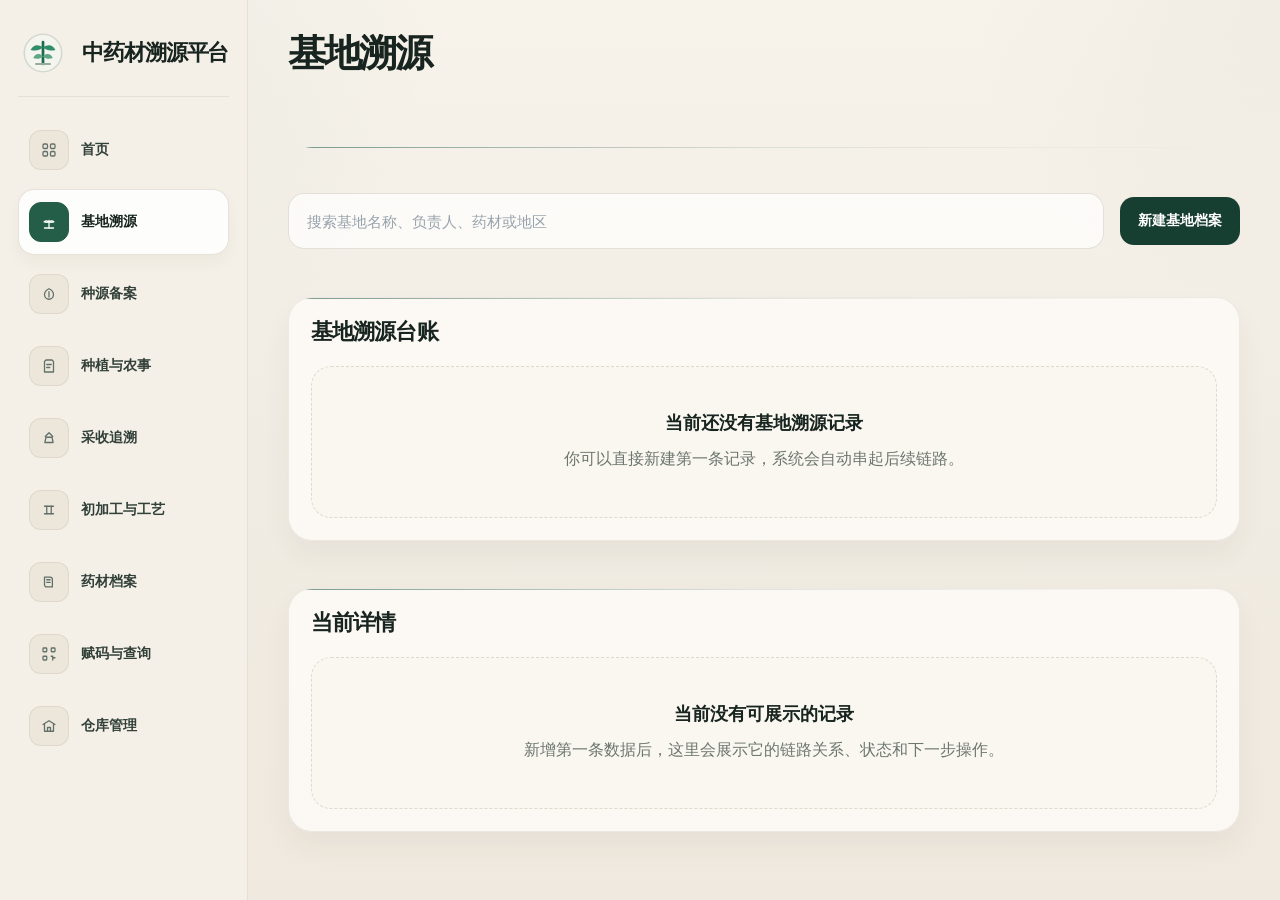
==== commit 1b84a286: "Restore approved traceability platform UI" ====
--- a/public/base-trace.html
+++ b/public/base-trace.html
@@ -5,7 +5,7 @@
   <meta name="viewport" content="width=device-width, initial-scale=1.0">
   <meta name="theme-color" content="#1aa05a">
   <link rel="icon" href="data:image/svg+xml,%3Csvg xmlns='http://www.w3.org/2000/svg' viewBox='0 0 64 64'%3E%3Crect width='64' height='64' rx='16' fill='%231aa05a'/%3E%3Ctext x='32' y='42' font-size='34' text-anchor='middle' fill='white' font-family='Arial'%3E%E8%8D%AF%3C/text%3E%3C/svg%3E">
-  <title>灵草数智 - 中药材溯源平台 - 基地溯源</title>
+  <title>中药材溯源平台 - 基地溯源</title>
   <link rel="stylesheet" href="assets/trace-admin.css">
 </head>
 <body data-page="base-trace">
--- a/public/assets/trace-admin.css
+++ b/public/assets/trace-admin.css
@@ -1,325 +1,37 @@
 :root {
-  /* V3.0 灵草数智 - Lingcao Premium Design System */
-  
-  /* Color Palette - Nature & Heritage */
-  --primary: #1a5d48;         /* 深沉森林绿: 代表中药底蕴与专业性 */
-  --primary-light: #2a8a6a;
-  --primary-soft: rgba(26, 93, 72, 0.08);
-  --primary-glow: rgba(26, 93, 72, 0.15);
-  
-  --accent: #b8860b;          /* 琥珀金: 象征品质、见证与珍贵 */
-  --accent-light: #daa520;
-  --accent-soft: rgba(184, 134, 11, 0.1);
-  
-  --bg-main: #fcfaf5;         /* 宣纸白: 东方纸张的温润感 */
-  --bg-soft: #f4f6f2;         /* 淡淡的草本灰 */
-  --bg-sidebar: #0a3327;      /* 极深绿: 稳重背景 */
-  
-  --text-main: #1a2b25;       /* 墨色: 沉着 */
-  --text-soft: #5a6b65;
-  --text-faint: #9fb0aa;
-  
-  /* Glassmorphism & Surface */
-  --glass-bg: rgba(255, 255, 255, 0.82);
-  --glass-border: rgba(255, 255, 255, 0.45);
-  --surface: #ffffff;
-  
-  /* Elevation & Space */
-  --shadow-premium: 0 16px 48px rgba(15, 76, 58, 0.08);
-  --shadow-hover: 0 24px 64px rgba(15, 76, 58, 0.15);
-  --radius-v3: 32px;
-  --radius-inner: 20px;
-  
-  /* Typography */
-  --font-body: "Inter", "Source Han Sans SC", system-ui, -apple-system, sans-serif;
-  --font-display: "Playfair Display", "Noto Serif SC", serif;
-  
-  /* Layout Constants */
-  --sidebar-w: 280px;
-  --header-h: 80px;
-  --max-content: 1400px;
-}
-
-/* Base Styles & Typography */
-body {
-  background-color: var(--bg-main);
-  color: var(--text-main);
-  font-family: var(--font-body);
-  line-height: 1.6;
-  overflow-x: hidden;
-}
-
-h1, h2, h3, h4, .font-display {
-  font-family: var(--font-display);
-  font-weight: 700;
-  letter-spacing: -0.02em;
-}
-
-/* Bento Grid Layout System */
-.bento-grid {
-  display: grid;
-  grid-template-columns: repeat(12, 1fr);
-  grid-auto-rows: minmax(160px, auto);
-  gap: 24px;
-  padding: 24px 0;
-}
-
-.bento-card {
-  background: var(--glass-bg);
-  backdrop-filter: blur(24px);
-  -webkit-backdrop-filter: blur(24px);
-  border: 1px solid var(--glass-border);
-  border-radius: var(--radius-v3);
-  padding: 32px;
-  box-shadow: var(--shadow-premium);
-  transition: all 0.5s cubic-bezier(0.19, 1, 0.22, 1);
-  display: flex;
-  flex-direction: column;
-  position: relative;
-  overflow: hidden;
-  animation: slideUpIn 0.8s cubic-bezier(0.16, 1, 0.3, 1) both;
-}
-
-.bento-card:hover {
-  transform: translateY(-8px) scale(1.01);
-  box-shadow: var(--shadow-hover);
-  border-color: var(--primary-glow);
-  background: rgba(255, 255, 255, 0.9);
-}
-
-.bento-card::before {
-  content: "";
-  position: absolute;
-  top: 0; left: 0; right: 0;
-  height: 4px;
-  background: linear-gradient(90deg, transparent, var(--primary-glow), transparent);
-  opacity: 0;
-  transition: opacity 0.3s;
-}
-
-.bento-card:hover::before { opacity: 1; }
-
-/* Grid Spanning */
-.span-12 { grid-column: span 12; }
-.span-8 { grid-column: span 8; }
-.span-6 { grid-column: span 6; }
-.span-4 { grid-column: span 4; }
-.span-3 { grid-column: span 3; }
-
-/* Animations */
-@keyframes slideUpIn {
-  from { opacity: 0; transform: translateY(40px); }
-  to { opacity: 1; transform: translateY(0); }
-}
-
-@keyframes breatheGlow {
-  0%, 100% { box-shadow: 0 0 0 0 rgba(31, 156, 94, 0.2); }
-  50% { box-shadow: 0 0 0 12px rgba(31, 156, 94, 0); }
-}
-
-/* Dashboard Premium Widgets */
-.stat-widget-v3 {
-  height: 100%;
-  display: flex;
-  flex-direction: column;
-  justify-content: space-between;
-}
-
-.stat-widget-v3 .kicker {
-  font-size: 12px;
-  font-weight: 800;
-  text-transform: uppercase;
-  letter-spacing: 0.15em;
-  color: var(--text-faint);
-  margin-bottom: 8px;
-}
-
-.stat-widget-v3 .value {
-  font-size: 64px;
-  font-family: var(--font-display);
-  font-weight: 900;
-  color: var(--primary);
-  line-height: 0.9;
-  margin: 16px 0;
-}
-
-.stat-widget-v3 .footer {
-  display: flex;
-  align-items: center;
-  justify-content: space-between;
-  margin-top: auto;
-}
-
-.stat-widget-v3 .badge-v3 {
-  background: var(--primary-soft);
-  color: var(--primary);
-  padding: 6px 14px;
-  border-radius: 20px;
-  font-size: 12px;
-  font-weight: 700;
-}
-
-/* Public Trace - Narrative Certificate Mode */
-.cert-v3-root {
-  background: #fff;
-  color: var(--text-main);
-}
-
-.cert-v3-hero {
-  height: 85vh;
-  position: relative;
-  display: flex;
-  flex-direction: column;
-  align-items: center;
-  justify-content: center;
-  overflow: hidden;
-  color: #fff;
-  text-align: center;
-}
-
-.cert-v3-hero-bg {
-  position: absolute;
-  inset: 0;
-  background: url('https://images.unsplash.com/photo-1514733670139-4d87a1941d55?auto=format&fit=crop&q=80&w=2400') center/cover no-repeat;
-  filter: brightness(0.7);
-  transform: scale(1.05);
-  transition: transform 10s ease-out;
-}
-
-.cert-v3-hero:hover .cert-v3-hero-bg { transform: scale(1); }
-
-.cert-v3-hero-overlay {
-  position: absolute;
-  inset: 0;
-  background: linear-gradient(to bottom, rgba(10, 51, 39, 0.2), var(--primary-deep));
-}
-
-.cert-v3-hero-content {
-  position: relative;
-  z-index: 10;
-  padding: 40px;
-  max-width: 800px;
-}
-
-.cert-v3-tag {
-  background: var(--accent);
-  color: #fff;
-  padding: 8px 24px;
-  border-radius: 40px;
-  font-size: 14px;
-  font-weight: 800;
-  letter-spacing: 0.2em;
-  margin-bottom: 32px;
-  box-shadow: 0 8px 24px rgba(184, 134, 11, 0.4);
-}
-
-.cert-v3-hero h1 {
-  font-size: 56px;
-  margin: 0;
-  line-height: 1.1;
-  text-shadow: 0 4px 12px rgba(0,0,0,0.2);
-}
-
-.cert-v3-hero .trace-id {
-  font-size: 18px;
-  opacity: 0.8;
-  margin-top: 16px;
-  letter-spacing: 0.05em;
-}
-
-/* Lifecycle Narrative Timeline */
-.narrative-v3 {
-  padding: 100px 24px;
-  max-width: 1000px;
-  margin: 0 auto;
-}
-
-.narrative-v3-intro {
-  text-align: center;
-  margin-bottom: 80px;
-}
-
-.narrative-v3-intro h2 {
-  font-size: 36px;
-  color: var(--primary-deep);
-  margin-bottom: 16px;
-}
-
-.narrative-timeline {
-  position: relative;
-  padding: 40px 0;
-}
-
-.narrative-timeline::before {
-  content: "";
-  position: absolute;
-  left: 50%;
-  top: 0; bottom: 0;
-  width: 1px;
-  background: linear-gradient(to bottom, transparent, var(--primary), var(--accent), transparent);
-  transform: translateX(-50%);
-}
-
-.narrative-step {
-  display: flex;
-  justify-content: space-between;
-  align-items: center;
-  margin-bottom: 120px;
-  width: 100%;
-  position: relative;
-}
-
-.narrative-step:nth-child(even) { flex-direction: row-reverse; }
-
-.narrative-content {
-  width: 44%;
-  background: var(--bg-soft);
-  padding: 40px;
-  border-radius: var(--radius-inner);
-  position: relative;
-  transition: all 0.4s;
-}
-
-.narrative-content:hover {
-  background: #fff;
-  box-shadow: var(--shadow-premium);
-}
-
-.narrative-img-wrap {
-  width: 44%;
-  aspect-ratio: 4/3;
-  border-radius: var(--radius-inner);
-  overflow: hidden;
-  box-shadow: var(--shadow-premium);
-}
-
-.narrative-img-wrap img {
-  width: 100%;
-  height: 100%;
-  object-fit: cover;
-  transition: transform 0.6s;
-}
-
-.narrative-step:hover img { transform: scale(1.08); }
-
-.narrative-marker {
-  position: absolute;
-  left: 50%;
-  top: 40px;
-  width: 24px;
-  height: 24px;
-  background: #fff;
-  border: 4px solid var(--primary);
-  border-radius: 50%;
-  transform: translateX(-50%);
-  z-index: 5;
-  box-shadow: 0 0 0 6px var(--primary-soft);
-}
-
-.narrative-step:hover .narrative-marker {
-  background: var(--accent);
-  border-color: var(--accent-light);
-  box-shadow: 0 0 20px var(--accent-soft);
+  --bg: #eef2eb;
+  --bg-soft: #f8f6ef;
+  --bg-panel: rgba(255, 255, 255, 0.9);
+  --bg-panel-strong: #ffffff;
+  --bg-panel-muted: #f4f1e8;
+  --bg-sidebar: #263033;
+  --bg-sidebar-deep: #1f2729;
+  --bg-sidebar-soft: rgba(255, 255, 255, 0.06);
+  --text: #1d2931;
+  --text-soft: #66717c;
+  --text-faint: #93a0aa;
+  --line: rgba(102, 126, 108, 0.18);
+  --line-strong: rgba(86, 113, 93, 0.28);
+  --accent: #1f9c5e;
+  --accent-deep: #127347;
+  --accent-soft: rgba(31, 156, 94, 0.12);
+  --accent-glow: rgba(31, 156, 94, 0.22);
+  --gold: #8d7441;
+  --gold-soft: rgba(141, 116, 65, 0.12);
+  --danger: #cb5546;
+  --danger-soft: rgba(203, 85, 70, 0.12);
+  --info-soft: rgba(38, 86, 131, 0.1);
+  --shadow-xl: 0 30px 70px rgba(28, 37, 35, 0.12);
+  --shadow-lg: 0 22px 44px rgba(28, 37, 35, 0.08);
+  --shadow-md: 0 14px 32px rgba(28, 37, 35, 0.06);
+  --shadow-sm: 0 8px 18px rgba(28, 37, 35, 0.05);
+  --radius-2xl: 28px;
+  --radius-xl: 22px;
+  --radius-lg: 18px;
+  --radius-md: 14px;
+  --radius-sm: 10px;
+  --font-body: "Source Han Sans SC", "PingFang SC", "Hiragino Sans GB", "Microsoft YaHei", sans-serif;
+  --font-display: "Noto Serif SC", "Source Han Serif SC", "STSong", serif;
 }
 
 *,
@@ -335,134 +47,15 @@
 body {
   margin: 0;
   min-height: 100vh;
-  background: 
-    radial-gradient(at 0% 0%, rgba(212, 163, 115, 0.08) 0px, transparent 50%),
-    radial-gradient(at 100% 0%, rgba(29, 106, 83, 0.05) 0px, transparent 50%),
-    #f1f3f0;
+  background:
+    radial-gradient(circle at 0% 0%, rgba(31, 156, 94, 0.14), transparent 26%),
+    radial-gradient(circle at 100% 0%, rgba(141, 116, 65, 0.12), transparent 20%),
+    linear-gradient(180deg, #f6f4ee 0%, #eef2eb 44%, #e8eee7 100%);
   color: var(--text);
   font-family: var(--font-body);
-}
-
-/* Bento Grid System */
-.bento-grid {
-  display: grid;
-  grid-template-columns: repeat(12, 1fr);
-  grid-auto-rows: minmax(100px, auto);
-  gap: 24px;
-  margin-top: 32px;
-}
-
-.bento-card {
-  background: var(--bg-panel);
-  border-radius: var(--radius-xl);
-  border: 1px solid var(--line);
-  padding: 32px;
-  box-shadow: var(--shadow-sm);
-  transition: all 0.4s cubic-bezier(0.16, 1, 0.3, 1);
-  position: relative;
-  overflow: hidden;
-}
-
-.bento-card:hover {
-  transform: translateY(-8px);
-  box-shadow: var(--shadow-lg);
-  border-color: var(--accent-glow);
-}
-
-.bento-card-header {
-  display: flex;
-  justify-content: space-between;
-  align-items: flex-start;
-  margin-bottom: 24px;
-}
-
-.bento-card-title {
-  font-family: var(--font-display);
-  font-size: 20px;
-  font-weight: 700;
-  color: var(--accent-deep);
-}
-
-/* Specific Bento Sizes */
-.bento-span-12 { grid-column: span 12; }
-.bento-span-8 { grid-column: span 8; }
-.bento-span-4 { grid-column: span 4; }
-.bento-span-6 { grid-column: span 6; }
-.bento-span-3 { grid-column: span 3; }
-
-/* Enhanced Stats Card */
-.stat-card-v3 {
-  display: flex;
-  flex-direction: column;
-  justify-content: space-between;
-  height: 100%;
-}
-
-.stat-card-v3 .value {
-  font-family: var(--font-display);
-  font-size: 48px;
-  font-weight: 900;
-  color: var(--accent);
-  margin: 12px 0;
-  line-height: 1;
-}
-
-.stat-card-v3 .label {
-  font-size: 14px;
-  text-transform: uppercase;
-  letter-spacing: 1px;
-  color: var(--text-soft);
-  font-weight: 600;
-}
-
-.stat-card-v3 .trend {
-  font-size: 12px;
-  padding: 4px 8px;
-  background: var(--accent-soft);
-  color: var(--accent-deep);
-  border-radius: 20px;
-  width: fit-content;
-}
-
-/* Timeline V3 */
-.timeline-v3 {
-  display: flex;
-  flex-direction: column;
-  gap: 20px;
-}
-
-.timeline-v3-item {
-  display: flex;
-  gap: 16px;
-}
-
-.timeline-v3-marker {
-  width: 12px;
-  height: 12px;
-  border-radius: 50%;
-  background: var(--gold);
-  margin-top: 6px;
-  flex-shrink: 0;
-  box-shadow: 0 0 0 4px var(--gold-soft);
-}
-
-.timeline-v3-content h4 {
-  margin: 0;
-  font-size: 15px;
-  font-weight: 600;
-}
-
-.timeline-v3-content p {
-  margin: 4px 0;
-  font-size: 13px;
-  color: var(--text-soft);
-}
-
-.timeline-v3-content time {
-  font-size: 11px;
-  color: var(--text-faint);
-}
-
+  -webkit-font-smoothing: antialiased;
+  text-rendering: optimizeLegibility;
+}
 
 body::before {
   content: "";
@@ -3349,617 +2942,3 @@
     width: 100%;
   }
 }
-
-/* --- Phase 1: Dashboard & UI Enhancements --- */
-
-.app-shell {
-  display: flex;
-  min-height: 100vh;
-}
-
-.main {
-  flex: 1;
-  padding: 32px;
-  overflow-y: auto;
-}
-
-/* Dashboard Indicator Cards */
-.home-stats-grid {
-  display: grid;
-  grid-template-columns: repeat(4, 1fr);
-  gap: 20px;
-  margin: 32px 0;
-}
-
-.stat-card-v2 {
-  background: var(--bg-panel);
-  backdrop-filter: blur(10px);
-  padding: 24px;
-  border-radius: var(--radius-xl);
-  border: 1px solid var(--line);
-  box-shadow: var(--shadow-sm);
-  transition: all 0.3s ease;
-  display: flex;
-  flex-direction: column;
-  gap: 8px;
-}
-
-.stat-card-v2:hover {
-  transform: translateY(-4px);
-  box-shadow: var(--shadow-md);
-  border-color: var(--accent-glow);
-}
-
-.stat-card-v2 .stat-label {
-  font-size: 14px;
-  color: var(--text-soft);
-  font-weight: 500;
-}
-
-.stat-card-v2 .stat-value {
-  font-size: 32px;
-  font-weight: 700;
-  color: var(--text);
-  font-family: var(--font-display);
-  display: flex;
-  align-items: baseline;
-  gap: 4px;
-}
-
-.stat-card-v2 .stat-unit {
-  font-size: 14px;
-  color: var(--text-faint);
-  font-weight: normal;
-}
-
-/* Number Scrolling Animation */
-@keyframes countUp {
-  from { opacity: 0; transform: translateY(10px); }
-  to { opacity: 1; transform: translateY(0); }
-}
-
-.stat-value span {
-  display: inline-block;
-  animation: countUp 0.6s cubic-bezier(0.16, 1, 0.3, 1) forwards;
-}
-
-/* Home Layout Updates */
-.home-main-layout {
-  display: grid;
-  grid-template-columns: 1fr 340px;
-  gap: 32px;
-  align-items: start;
-}
-
-/* Recent Activities Timeline */
-.home-activities-panel {
-  background: var(--bg-panel);
-  border-radius: var(--radius-xl);
-  border: 1px solid var(--line);
-  padding: 24px;
-  box-shadow: var(--shadow-sm);
-}
-
-.home-activities-panel h2 {
-  font-size: 18px;
-  margin-bottom: 20px;
-  font-family: var(--font-display);
-}
-
-.timeline {
-  position: relative;
-  padding-left: 24px;
-}
-
-.timeline::before {
-  content: "";
-  position: absolute;
-  left: 7px;
-  top: 8px;
-  bottom: 8px;
-  width: 2px;
-  background: var(--line);
-}
-
-.timeline-item {
-  position: relative;
-  padding-bottom: 24px;
-}
-
-.timeline-item::before {
-  content: "";
-  position: absolute;
-  left: -24px;
-  top: 6px;
-  width: 16px;
-  height: 16px;
-  border-radius: 50%;
-  background: var(--bg-panel-strong);
-  border: 3px solid var(--accent);
-  z-index: 1;
-}
-
-.timeline-item:last-child {
-  padding-bottom: 0;
-}
-
-.timeline-content {
-  display: flex;
-  flex-direction: column;
-  gap: 4px;
-}
-
-.timeline-title {
-  font-size: 14px;
-  font-weight: 600;
-  color: var(--text);
-}
-
-.timeline-desc {
-  font-size: 12px;
-  color: var(--text-soft);
-}
-
-.timeline-time {
-  font-size: 11px;
-  color: var(--text-faint);
-  margin-top: 4px;
-}
-
-/* Compact Module Cards */
-.home-module-grid-v2 {
-  display: grid;
-  grid-template-columns: repeat(auto-fill, minmax(200px, 1fr));
-  gap: 16px;
-}
-
-.module-card-compact {
-  background: var(--bg-panel-muted);
-  border: 1px solid var(--line);
-  border-radius: var(--radius-lg);
-  padding: 20px;
-  display: flex;
-  align-items: center;
-  gap: 16px;
-  transition: all 0.2s ease;
-  cursor: pointer;
-}
-
-.module-card-compact:hover {
-  background: var(--bg-panel-strong);
-  border-color: var(--accent);
-  transform: scale(1.02);
-  box-shadow: var(--shadow-sm);
-}
-
-.module-icon-box {
-  width: 44px;
-  height: 44px;
-  border-radius: var(--radius-md);
-  background: var(--accent-soft);
-  color: var(--accent);
-  display: flex;
-  align-items: center;
-  justify-content: center;
-  font-size: 20px;
-}
-
-.module-info-box {
-  flex: 1;
-}
-
-.module-name {
-  font-size: 15px;
-  font-weight: 600;
-  display: block;
-  color: var(--text);
-}
-
-.module-count {
-  font-size: 12px;
-  color: var(--text-faint);
-}
-
-/* Form Validation */
-.form-field.required .field-label::after {
-  content: " *";
-  color: var(--danger);
-}
-
-input:invalid,
-select:invalid,
-textarea:invalid {
-  border-color: var(--danger) !important;
-  background-color: var(--danger-soft) !important;
-}
-
-/* Empty State Enhancements */
-.empty-state-v2 {
-  display: flex;
-  flex-direction: column;
-  align-items: center;
-  justify-content: center;
-  padding: 64px 32px;
-  text-align: center;
-}
-
-.empty-illustration {
-  margin-bottom: 24px;
-  color: var(--accent);
-  opacity: 0.8;
-}
-
-.empty-state-v2 h3 {
-  font-family: var(--font-display);
-  font-size: 20px;
-  margin-bottom: 8px;
-}
-
-.empty-state-v2 p {
-  color: var(--text-soft);
-  max-width: 400px;
-  margin-bottom: 24px;
-}
-
-.empty-actions {
-  display: flex;
-  gap: 12px;
-}
-
-.button-outline {
-  padding: 8px 16px;
-  border-radius: var(--radius-sm);
-  border: 1px solid var(--line-strong);
-  font-size: 14px;
-  font-weight: 500;
-  color: var(--text-soft);
-  transition: all 0.2s;
-}
-
-
-/* --- Phase 2+3: Advanced Features & Mobile Adaptation --- */
-
-/* Sidebar Enhancements & Storage Monitor */
-.sidebar {
-  display: flex;
-  flex-direction: column;
-}
-
-.sidebar-footer {
-  margin-top: auto;
-  padding: 24px;
-  border-top: 1px solid var(--bg-sidebar-soft);
-  display: flex;
-  flex-direction: column;
-  gap: 16px;
-}
-
-.storage-monitor {
-  display: flex;
-  flex-direction: column;
-  gap: 6px;
-}
-
-.storage-label {
-  font-size: 11px;
-  color: var(--text-faint);
-  display: flex;
-  justify-content: space-between;
-}
-
-.storage-bar-bg {
-  height: 4px;
-  background: var(--bg-sidebar-soft);
-  border-radius: 2px;
-  overflow: hidden;
-}
-
-.storage-bar-fill {
-  height: 100%;
-  background: var(--accent);
-  width: 0%;
-  transition: width 0.3s ease, background 0.3s ease;
-}
-
-.storage-bar-fill.warning { background: var(--gold); }
-.storage-bar-fill.danger { background: var(--danger); }
-
-.sidebar-actions {
-  display: grid;
-  grid-template-columns: 1fr 1fr;
-  gap: 8px;
-}
-
-.button-sidebar {
-  padding: 8px;
-  font-size: 12px;
-  font-weight: 500;
-  color: rgba(255, 255, 255, 0.7);
-  background: var(--bg-sidebar-soft);
-  border-radius: var(--radius-sm);
-  text-align: center;
-  transition: all 0.2s;
-}
-
-.button-sidebar:hover {
-  background: var(--bg-sidebar-soft);
-  color: #fff;
-  transform: translateY(-1px);
-}
-
-/* Mobile Adaptation (max-width: 768px) */
-@media (max-width: 768px) {
-  .app-shell {
-    flex-direction: column;
-  }
-
-  .sidebar {
-    position: fixed;
-    left: -280px;
-    top: 0;
-    bottom: 0;
-    width: 280px;
-    z-index: 1000;
-    transition: left 0.3s cubic-bezier(0.4, 0, 0.2, 1);
-    box-shadow: var(--shadow-xl);
-  }
-
-  .sidebar.is-open {
-    left: 0;
-  }
-
-  .mobile-header {
-    display: flex;
-    align-items: center;
-    justify-content: space-between;
-    padding: 12px 20px;
-    background: var(--bg-sidebar);
-    color: #fff;
-    position: sticky;
-    top: 0;
-    z-index: 900;
-  }
-
-  .hamburger {
-    width: 32px;
-    height: 32px;
-    display: flex;
-    flex-direction: column;
-    justify-content: center;
-    gap: 4px;
-  }
-
-  .hamburger span {
-    display: block;
-    width: 20px;
-    height: 2px;
-    background: currentColor;
-    border-radius: 1px;
-  }
-
-  .main {
-    padding: 20px;
-  }
-
-  .home-stats-grid {
-    grid-template-columns: repeat(2, 1fr);
-  }
-
-  .home-main-layout {
-    grid-template-columns: 1fr;
-  }
-
-  .panel-body {
-    overflow-x: auto;
-  }
-
-  .table {
-    min-width: 600px;
-  }
-
-  dialog .dialog-frame {
-    width: 100% !important;
-    max-width: 100% !important;
-    height: 100% !important;
-    max-height: 100% !important;
-    border-radius: 0 !important;
-    margin: 0 !important;
-  }
-}
-
-/* Print Enhancements */
-@media print {
-  .sidebar, .page-hero, .command-panel, .sidebar-footer, .button, .detail-rail {
-    display: none !important;
-  }
-
-  body {
-    background: #fff !important;
-    padding: 0 !important;
-  }
-
-  .main {
-    padding: 0 !important;
-    margin: 0 !important;
-  }
-
-  .print-only {
-    display: block !important;
-  }
-
-  .printable-qr-card {
-    border: 1px solid #eee;
-    padding: 40px;
-    text-align: center;
-    max-width: 400px;
-    margin: 0 auto;
-    page-break-inside: avoid;
-  }
-
-  .printable-qr-card img {
-    width: 200px;
-    height: 200px;
-    margin: 0 auto 20px;
-  }
-
-  .printable-qr-info {
-    text-align: left;
-    display: flex;
-    flex-direction: column;
-    gap: 8px;
-  }
-
-  .printable-qr-info h1 {
-    font-size: 24px;
-    margin-bottom: 12px;
-    text-align: center;
-  }
-
-  /* Trace Public (Consumer H5) V3.0 */
-.trace-public {
-  background: #fdfcf8;
-  min-height: 100vh;
-  padding-bottom: 64px;
-}
-
-.trace-public-shell {
-  max-width: 480px;
-  margin: 0 auto;
-  background: #fff;
-  min-height: 100vh;
-  box-shadow: 0 0 40px rgba(0,0,0,0.05);
-}
-
-.public-v3-hero {
-  position: relative;
-  height: 320px;
-  background: var(--bg-sidebar);
-  color: #fff;
-  padding: 40px 24px;
-  display: flex;
-  flex-direction: column;
-  justify-content: flex-end;
-  background-image: 
-    linear-gradient(to bottom, rgba(15, 76, 58, 0.4), var(--bg-sidebar)),
-    url('https://images.unsplash.com/photo-1512413316925-fd4793431f11?auto=format&fit=crop&w=800&q=80');
-  background-size: cover;
-  background-position: center;
-}
-
-.public-v3-hero h1 {
-  font-family: var(--font-display);
-  font-size: 28px;
-  margin: 8px 0;
-}
-
-.public-v3-hero .badge {
-  background: var(--gold);
-  color: #fff;
-  padding: 4px 12px;
-  border-radius: 20px;
-  font-size: 11px;
-  width: fit-content;
-  text-transform: uppercase;
-  letter-spacing: 1px;
-}
-
-.public-v3-section {
-  padding: 32px 24px;
-}
-
-.public-v3-section h2 {
-  font-family: var(--font-display);
-  font-size: 20px;
-  color: var(--accent-deep);
-  margin-bottom: 24px;
-  border-bottom: 2px solid var(--gold-soft);
-  padding-bottom: 12px;
-}
-
-.public-v3-card {
-  background: var(--bg-panel-muted);
-  border-radius: var(--radius-lg);
-  padding: 24px;
-  margin-bottom: 20px;
-  border: 1px solid var(--line);
-}
-
-.public-v3-card h3 {
-  font-size: 14px;
-  color: var(--text-soft);
-  margin-bottom: 16px;
-  text-transform: uppercase;
-  letter-spacing: 1px;
-}
-
-.public-v3-info-row {
-  display: flex;
-  justify-content: space-between;
-  margin-bottom: 12px;
-  font-size: 15px;
-}
-
-.public-v3-info-row label {
-  color: var(--text-faint);
-}
-
-.public-v3-info-row span {
-  font-weight: 600;
-  color: var(--text);
-}
-
-.public-v3-timeline {
-  position: relative;
-  padding-left: 32px;
-}
-
-.public-v3-timeline::before {
-  content: "";
-  position: absolute;
-  left: 7px;
-  top: 0;
-  bottom: 0;
-  width: 2px;
-  background: var(--gold-soft);
-}
-
-.public-v3-timeline-item {
-  position: relative;
-  padding-bottom: 32px;
-}
-
-.public-v3-timeline-item::before {
-  content: "";
-  position: absolute;
-  left: -32px;
-  top: 4px;
-  width: 16px;
-  height: 16px;
-  border-radius: 50%;
-  background: #fff;
-  border: 3px solid var(--gold);
-  z-index: 1;
-}
-
-.public-v3-timeline-item h4 {
-  margin: 0;
-  font-size: 16px;
-  color: var(--text);
-}
-
-.public-v3-timeline-item p {
-  margin: 4px 0;
-  font-size: 13px;
-  color: var(--text-soft);
-}
-
-.public-v3-footer {
-  text-align: center;
-  padding: 40px 24px;
-  background: var(--bg-panel-muted);
-  color: var(--text-faint);
-  font-size: 12px;
-}
-
-
-
